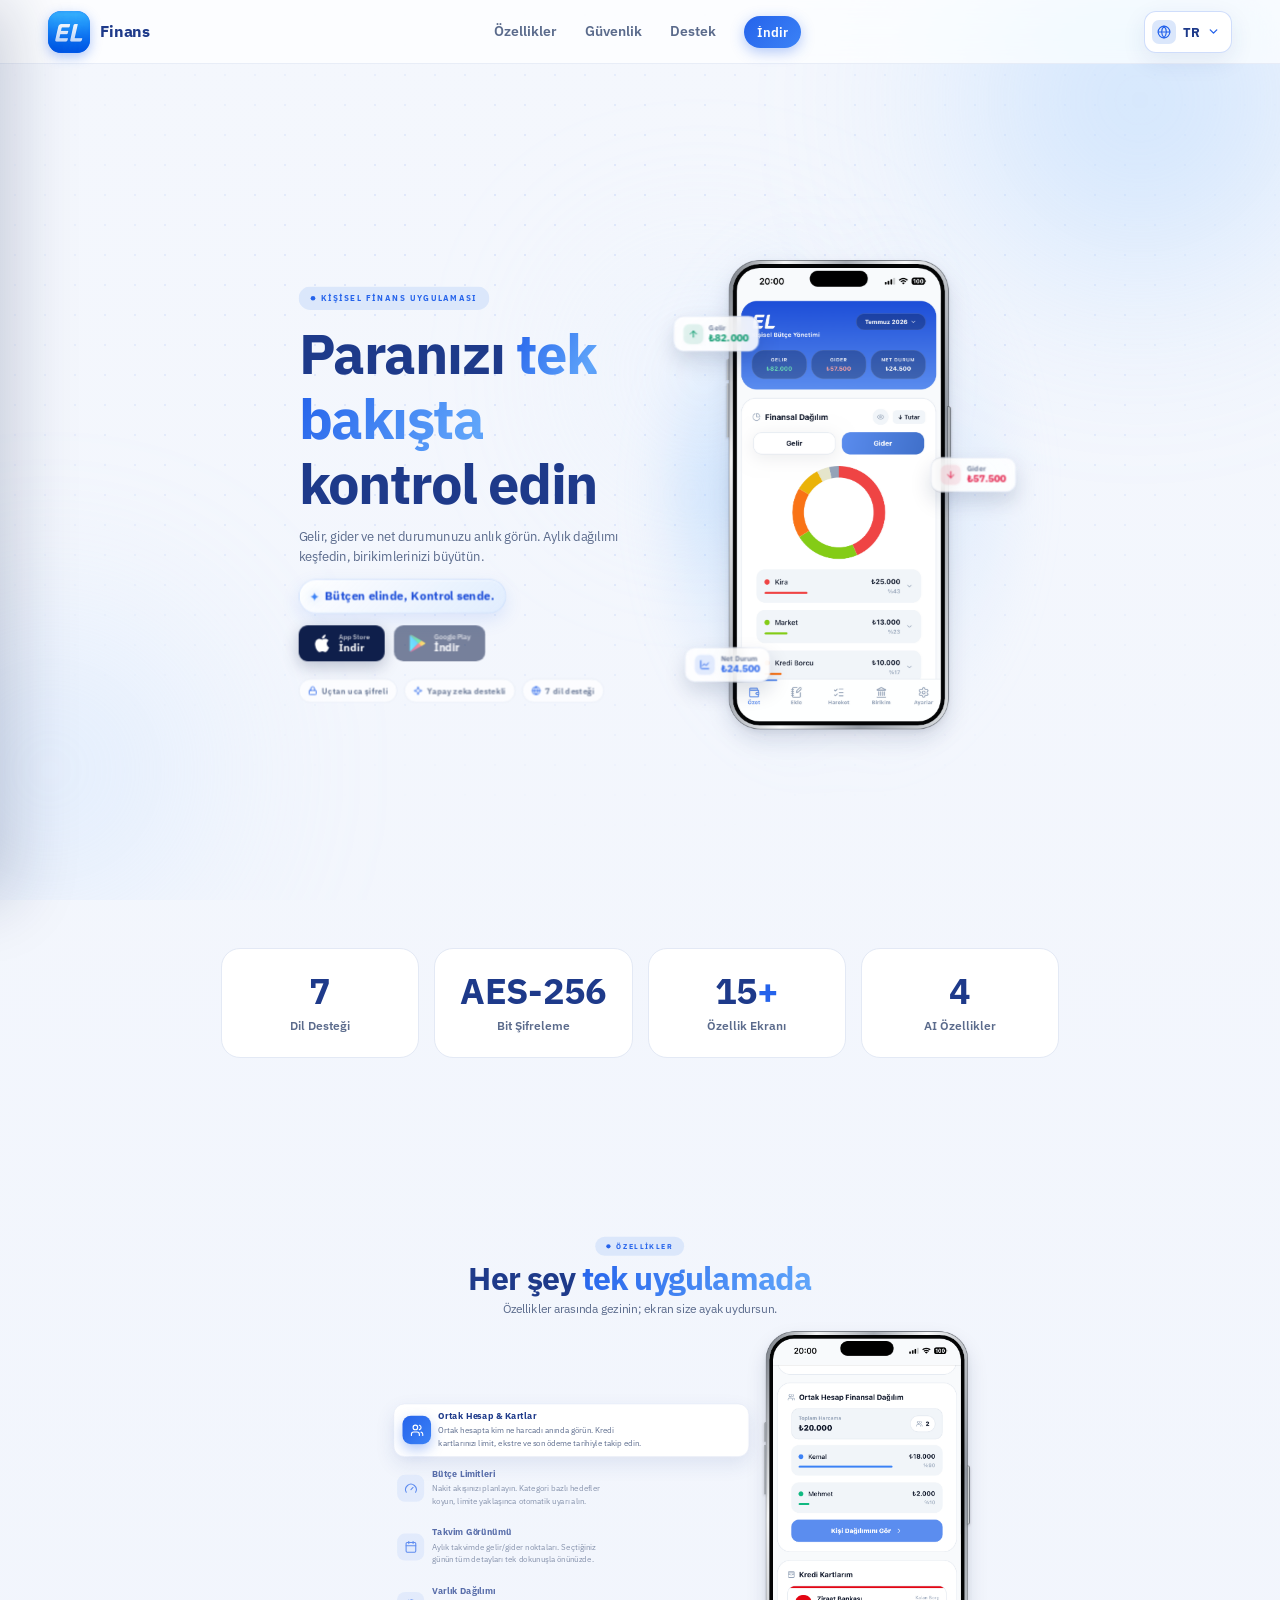
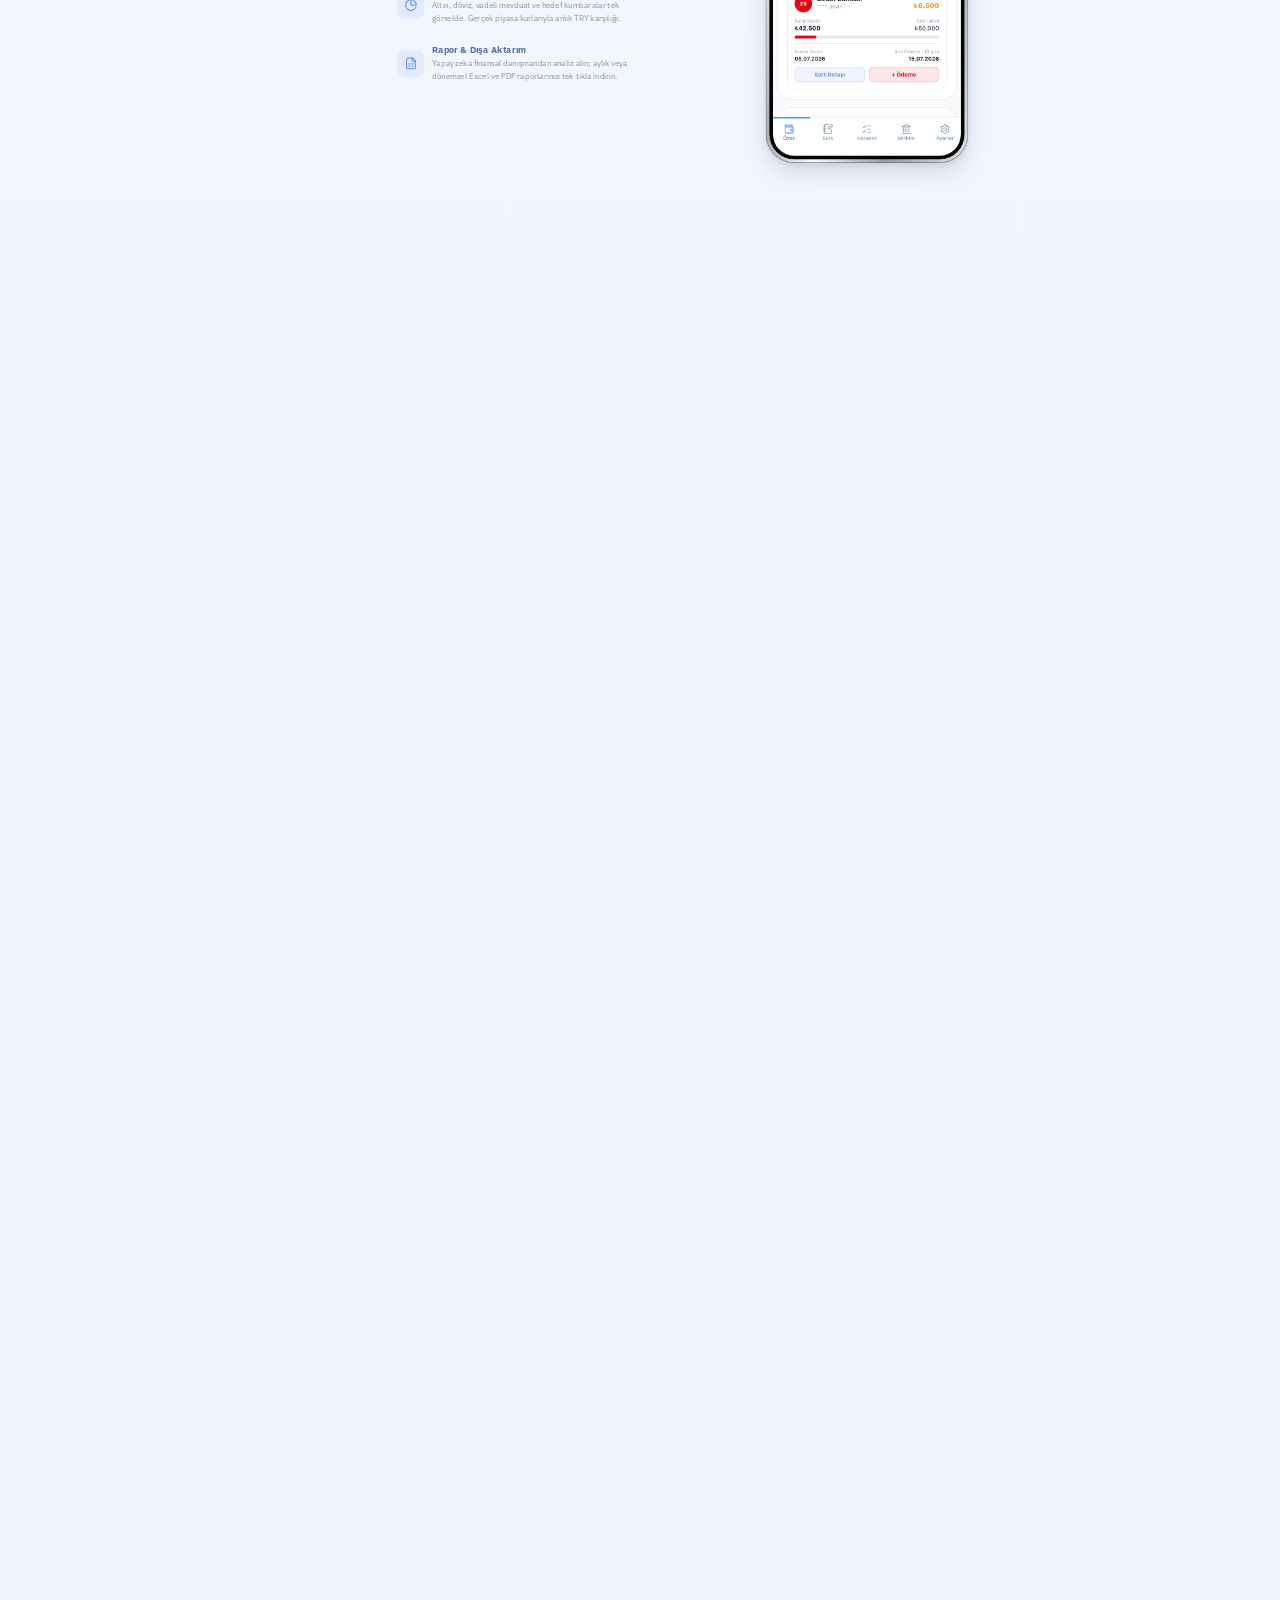
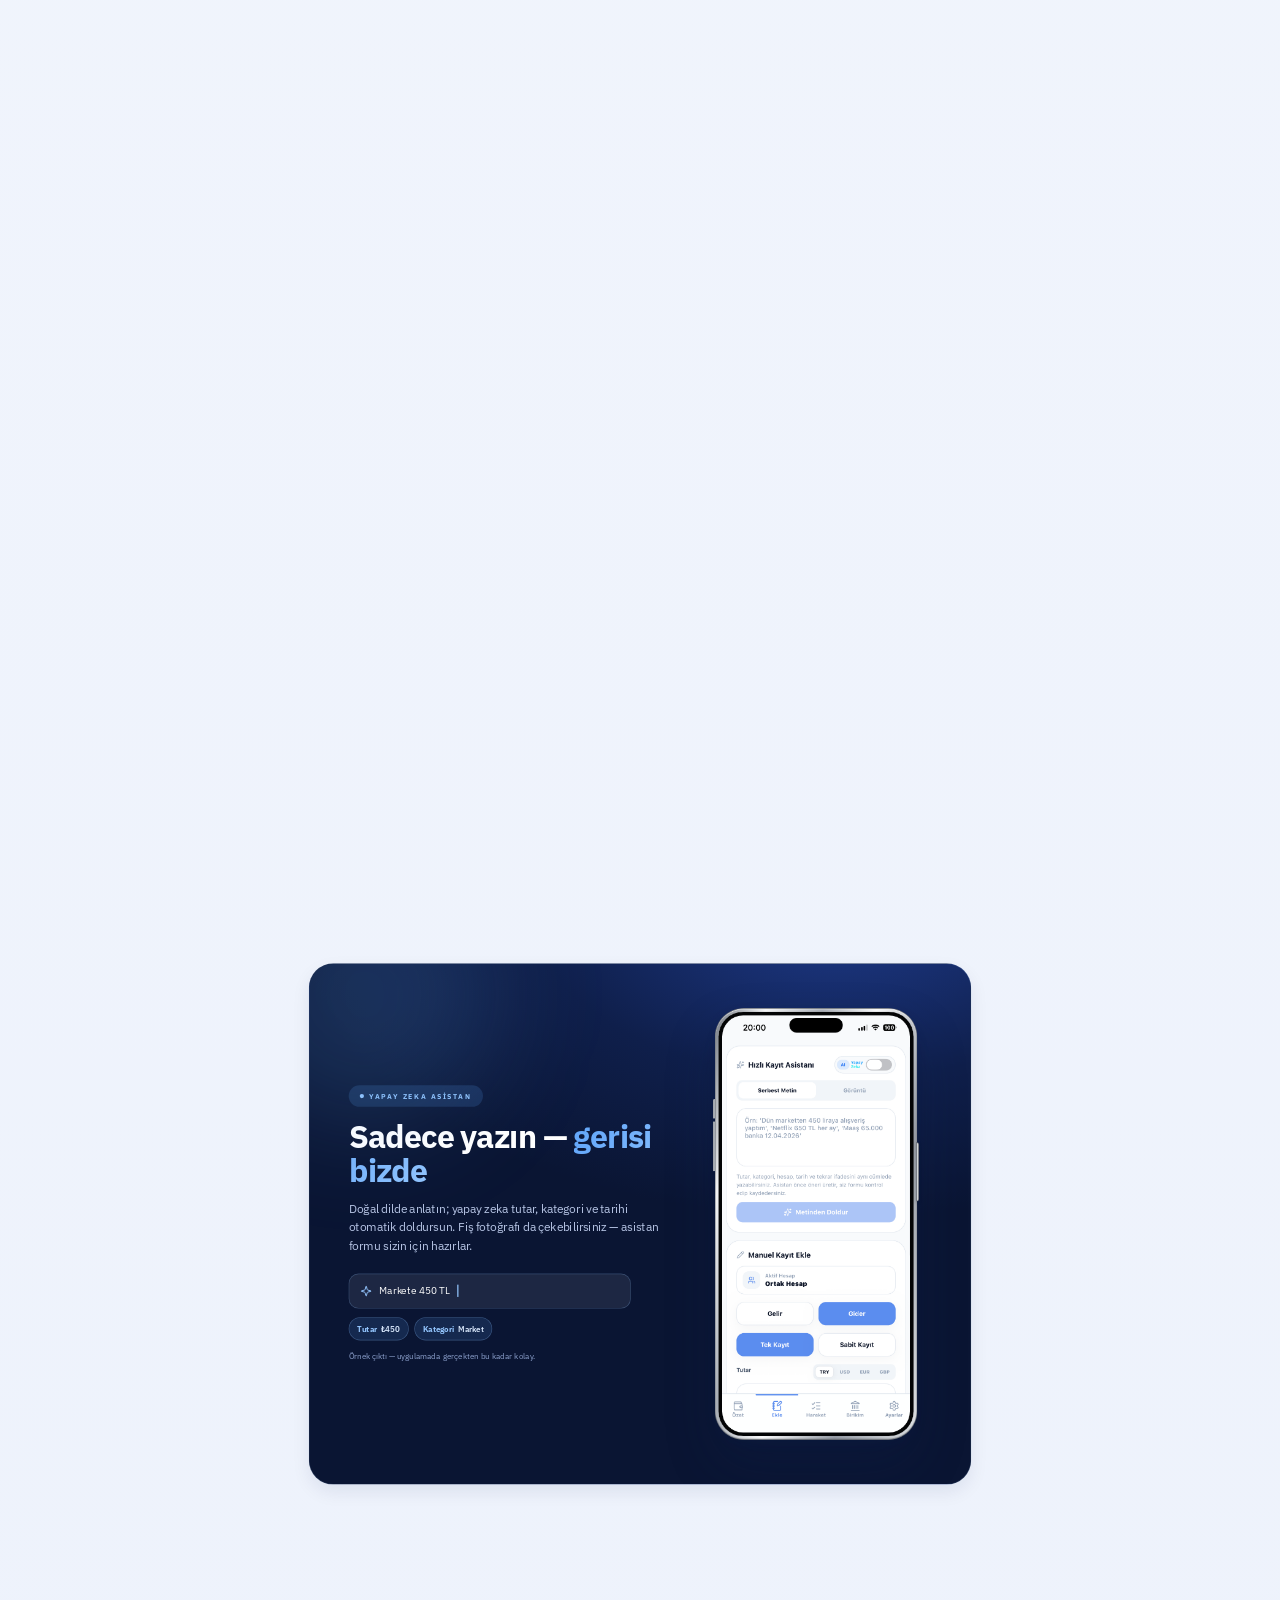
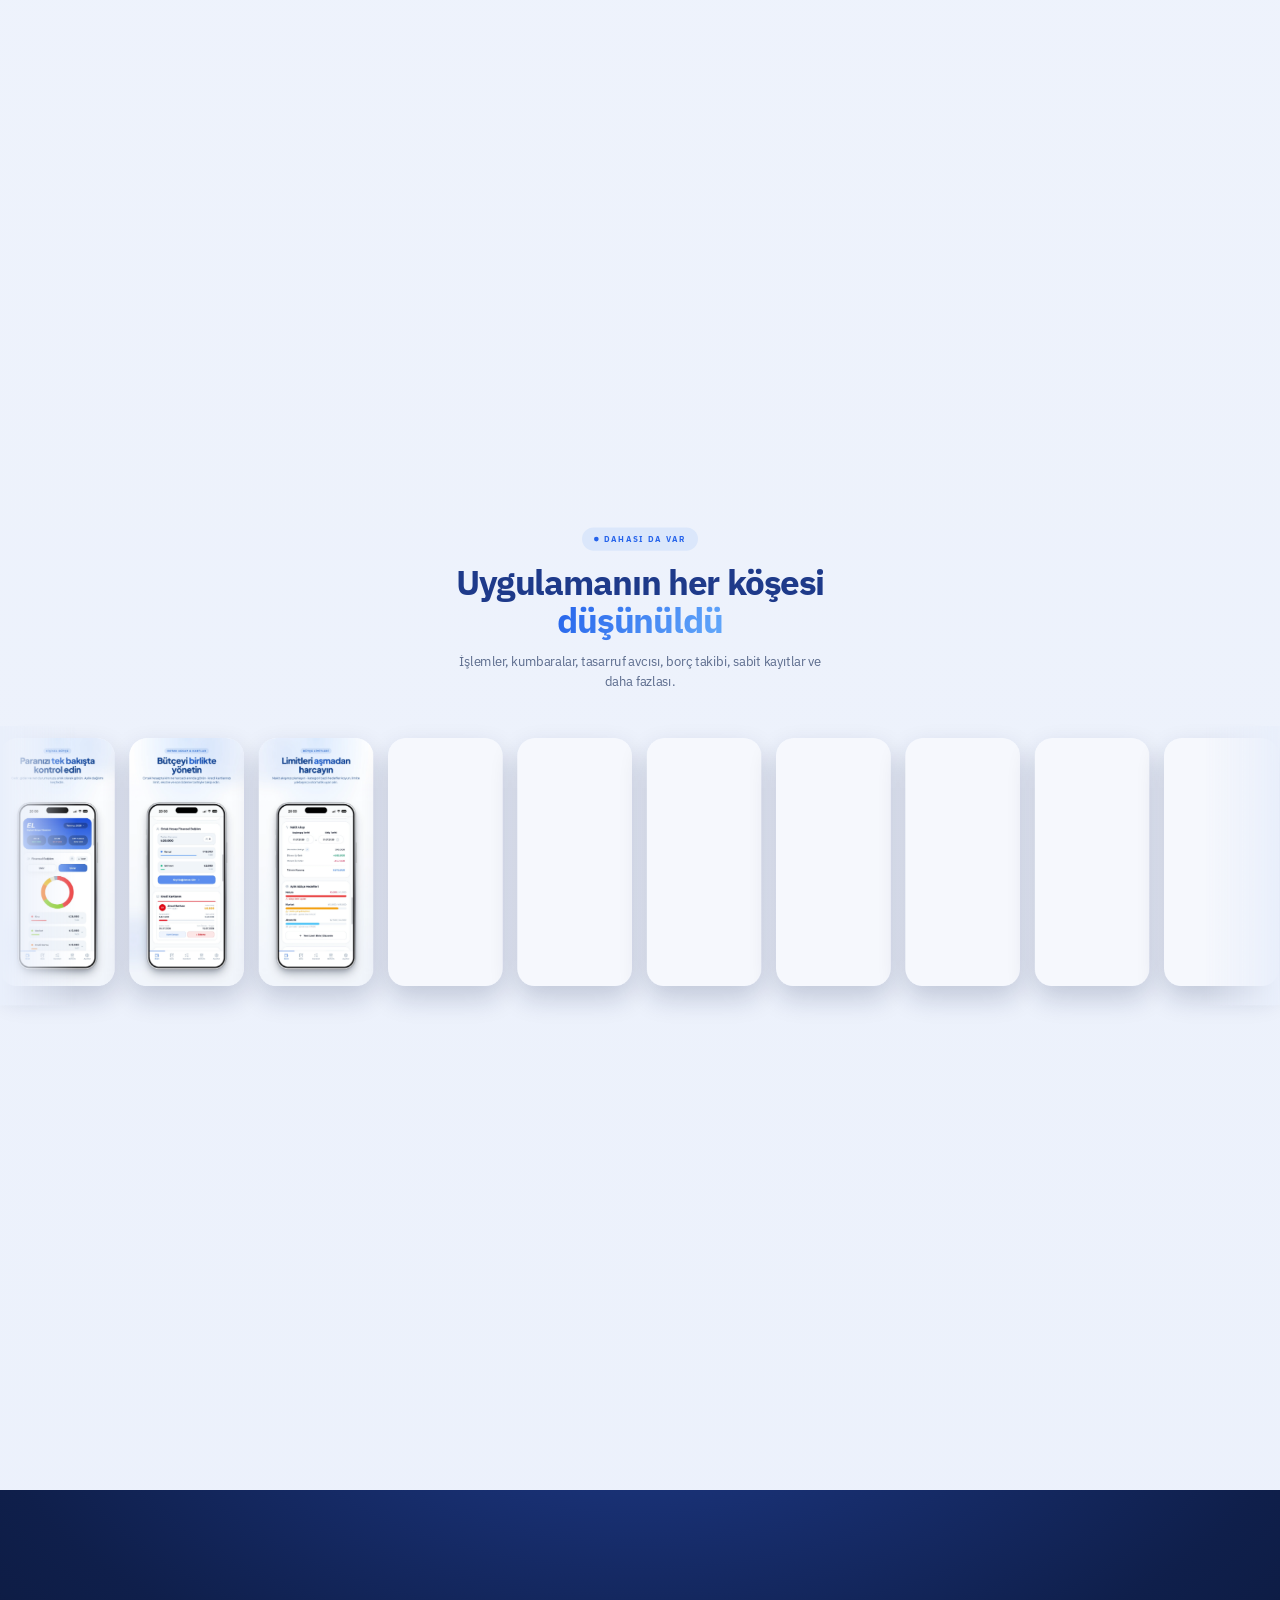
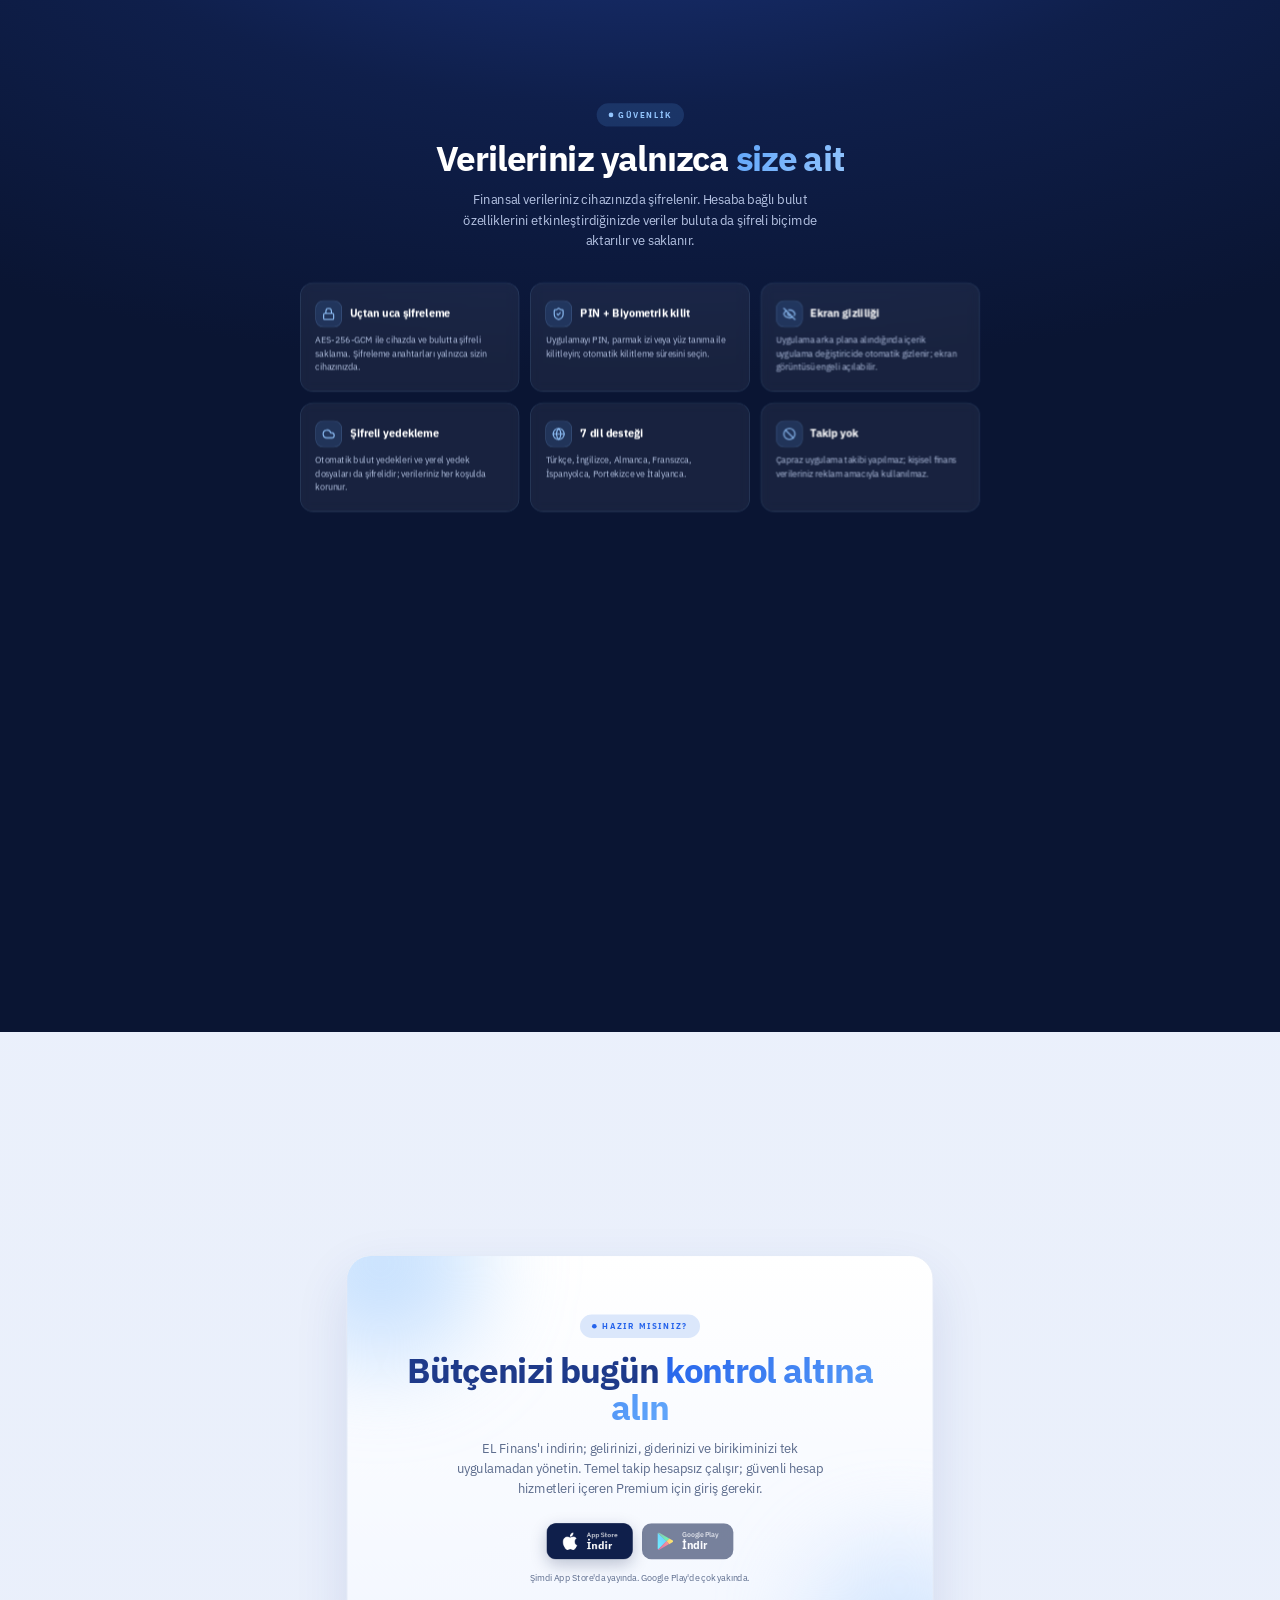
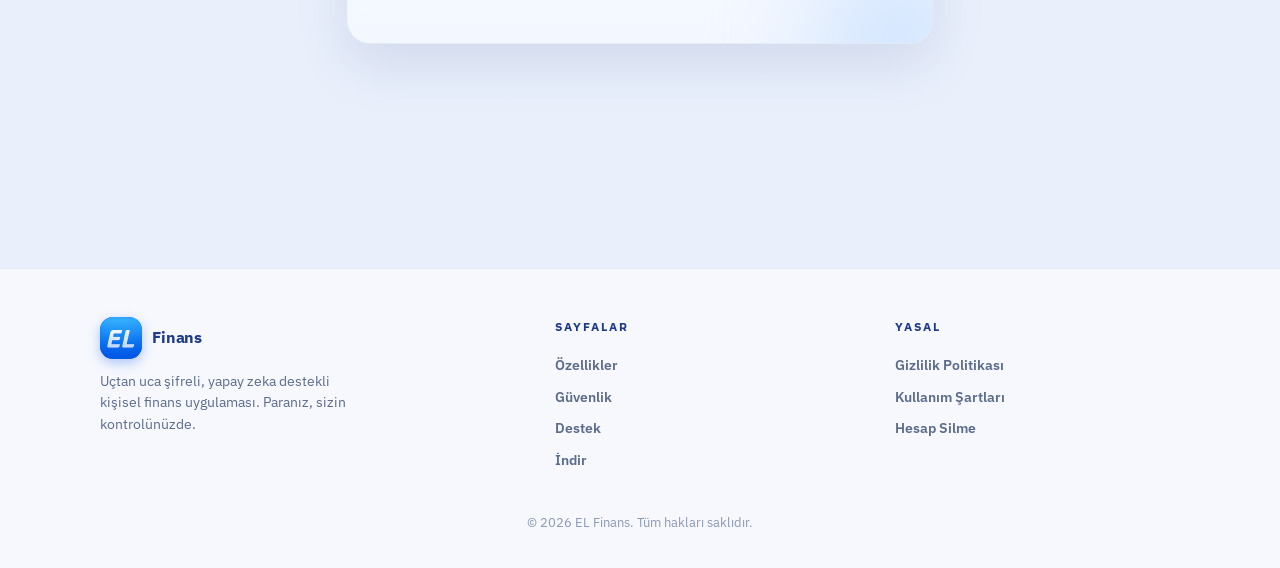
==== index.html @ 6c354d00 "Keep site animations enabled" ====
<!doctype html>
<html lang="tr" data-active-lang="tr">
<head>
  <meta charset="utf-8">
  <meta name="viewport" content="width=device-width, initial-scale=1">
  <title>EL Finans</title>
  <meta name="description" content="EL Finans: gelir-gider takibi, ortak hesap, kredi kartı yönetimi, yapay zeka destekli kayıt, bütçe limitleri ve uçtan uca şifreli kişisel finans uygulaması.">
  <meta property="og:title" content="EL Finans — Paranızı tek bakışta kontrol edin">
  <meta property="og:description" content="Gelir, gider, birikim ve kredi kartlarınız tek uygulamada. Uçtan uca şifreli, yapay zeka destekli.">
  <meta property="og:type" content="website">
  <link rel="icon" type="image/png" href="images/favicon-192.png">
  <link rel="apple-touch-icon" href="images/favicon-192.png">
  <link rel="preconnect" href="https://fonts.googleapis.com">
  <link rel="preconnect" href="https://fonts.gstatic.com" crossorigin>
  <link href="https://fonts.googleapis.com/css2?family=IBM+Plex+Sans:wght@400;500;600;700&display=swap" rel="stylesheet">
  <link rel="stylesheet" href="style.css?v=20260720-9">
</head>
<body>

<nav class="nav">
  <button type="button" class="nav-burger" aria-label="Menüyü aç" aria-expanded="false">
    <svg viewBox="0 0 24 24" fill="none" stroke="currentColor" stroke-width="2.2" stroke-linecap="round" aria-hidden="true"><path d="M4 6h16"/><path d="M4 12h16"/><path d="M4 18h16"/></svg>
  </button>
  <a class="brand" href="/" aria-label="EL Finans"><span class="brand-mark"><img src="images/logo-nav.png" alt="" width="42" height="42"></span><span class="brand-name">Finans</span></a>
  <div class="nav-links">
    <a href="#features" data-en="Features">Özellikler</a>
    <a href="#security" data-en="Security">Güvenlik</a>
    <a href="/support" data-en="Support">Destek</a>
    <a class="nav-cta" href="#download" data-en="Download">İndir</a>
  </div>
  <div class="lang-switch" aria-label="Dil / Language">
    <button type="button" class="lang-toggle" aria-haspopup="listbox" aria-expanded="false">
      <svg viewBox="0 0 24 24" fill="none" stroke="currentColor" stroke-width="2" stroke-linecap="round" stroke-linejoin="round" aria-hidden="true"><circle cx="12" cy="12" r="10"/><path d="M2 12h20"/><path d="M12 2a15.3 15.3 0 0 1 4 10 15.3 15.3 0 0 1-4 10 15.3 15.3 0 0 1-4-10 15.3 15.3 0 0 1 4-10z"/></svg>
      <span class="lang-current">TR</span>
      <svg class="chev" viewBox="0 0 24 24" fill="none" stroke="currentColor" stroke-width="2.5" stroke-linecap="round" stroke-linejoin="round" aria-hidden="true"><path d="m6 9 6 6 6-6"/></svg>
    </button>
    <div class="lang-menu">
      <button type="button" data-set-lang="tr" aria-pressed="true">Türkçe</button>
      <button type="button" data-set-lang="en" aria-pressed="false">English</button>
    </div>
  </div>
</nav>

<!-- ═══ HERO ═══ -->
<header class="hero" id="top">
  <div class="hero-bg" aria-hidden="true">
    <div class="hero-dots"></div>
    <span class="orb orb-1"></span>
    <span class="orb orb-2"></span>
    <span class="orb orb-3"></span>
  </div>
  <div class="hero-inner viewport-layout">
    <div class="hero-copy">
      <span class="badge" data-en="Personal Finance App">Kişisel Finans Uygulaması</span>
      <h1 id="hero-title" data-en='Control your money <span class="accent">at a glance</span>'>Paranızı <span class="accent">tek bakışta</span> kontrol edin</h1>
      <p class="lede" data-en="See your income, expenses and net position instantly. Explore the monthly breakdown and grow your savings.">Gelir, gider ve net durumunuzu anlık görün. Aylık dağılımı keşfedin, birikimlerinizi büyütün.</p>
      <p class="hero-slogan" data-en="Your budget in hand. You are in control.">Bütçen elinde, Kontrol sende.</p>
      <div class="store-buttons">
        <a class="store-btn" href="https://apps.apple.com/tr/app/el-finans/id6766858834?l=tr" target="_blank" rel="noopener noreferrer" aria-label="App Store'dan indirin">
          <svg viewBox="0 0 24 24" fill="currentColor" aria-hidden="true"><path d="M12.152 6.896c-.948 0-2.415-1.078-3.96-1.04-2.04.027-3.91 1.183-4.961 3.014-2.117 3.675-.546 9.103 1.519 12.09 1.013 1.454 2.208 3.09 3.792 3.03 1.52-.065 2.09-.987 3.935-.987 1.831 0 2.35.987 3.96.948 1.637-.026 2.676-1.48 3.676-2.948 1.156-1.688 1.636-3.325 1.662-3.415-.039-.013-3.182-1.221-3.22-4.857-.026-3.04 2.48-4.494 2.597-4.559-1.429-2.09-3.623-2.324-4.39-2.376-2-.156-3.675 1.09-4.61 1.09zM15.53 3.83c.843-1.012 1.4-2.427 1.245-3.83-1.207.052-2.662.805-3.532 1.818-.78.896-1.454 2.338-1.273 3.714 1.338.104 2.715-.688 3.559-1.701"/></svg>
          <span class="t"><small>App Store</small><b data-en="Download">İndir</b></span>
        </a>
        <span class="store-btn store-btn-disabled" aria-label="Google Play kapalı testte" aria-disabled="true">
          <svg viewBox="0 0 23.5 26" aria-hidden="true">
            <defs>
              <linearGradient id="gp1a" x1=".91" y1=".05" x2=".16" y2=".92"><stop offset="0" stop-color="#00A0FF"/><stop offset="1" stop-color="#00E3FF"/></linearGradient>
              <linearGradient id="gp1b" x1="1" y1=".5" x2="0" y2=".5"><stop offset="0" stop-color="#FFE000"/><stop offset="1" stop-color="#FF9C00"/></linearGradient>
              <linearGradient id="gp1c" x1=".86" y1=".12" x2=".14" y2=".88"><stop offset="0" stop-color="#FF3A44"/><stop offset="1" stop-color="#C31162"/></linearGradient>
              <linearGradient id="gp1d" x1=".14" y1=".1" x2=".86" y2=".86"><stop offset="0" stop-color="#32A071"/><stop offset="1" stop-color="#00F076"/></linearGradient>
            </defs>
            <path fill="url(#gp1a)" d="M.7.5C.4.8.3 1.3.3 1.9v22.1c0 .6.2 1.1.5 1.4l.1.1 12.4-12.4v-.3L.7.5z"/>
            <path fill="url(#gp1b)" d="M17.4 17.3l-4.1-4.1v-.3l4.1-4.1.1.1 4.9 2.8c1.4.8 1.4 2.1 0 2.9l-4.9 2.8-.1-.1z"/>
            <path fill="url(#gp1c)" d="M17.5 17.2L13.3 13 .7 25.6c.5.5 1.2.5 2.1.1l14.7-8.5z"/>
            <path fill="url(#gp1d)" d="M17.5 8.8L2.8.4C1.9-.1 1.2 0 .7.5L13.3 13l4.2-4.2z"/>
          </svg>
          <span class="t"><small>Google Play</small><b data-en="Download">İndir</b></span>
        </span>
      </div>
      <ul class="trust-chips">
        <li><svg viewBox="0 0 24 24" fill="none" stroke="currentColor" stroke-width="2" stroke-linecap="round" stroke-linejoin="round" aria-hidden="true"><rect width="18" height="11" x="3" y="11" rx="2" ry="2"/><path d="M7 11V7a5 5 0 0 1 10 0v4"/></svg><span data-en="End-to-end encrypted">Uçtan uca şifreli</span></li>
        <li><svg viewBox="0 0 24 24" fill="none" stroke="currentColor" stroke-width="2" stroke-linecap="round" stroke-linejoin="round" aria-hidden="true"><path d="M9.937 15.5A2 2 0 0 0 8.5 14.063l-6.135-1.582a.5.5 0 0 1 0-.962L8.5 9.936A2 2 0 0 0 9.937 8.5l1.582-6.135a.5.5 0 0 1 .963 0L14.063 8.5A2 2 0 0 0 15.5 9.937l6.135 1.581a.5.5 0 0 1 0 .964L15.5 14.063a2 2 0 0 0-1.437 1.437l-1.582 6.135a.5.5 0 0 1-.963 0z"/></svg><span data-en="AI-powered">Yapay zeka destekli</span></li>
        <li><svg viewBox="0 0 24 24" fill="none" stroke="currentColor" stroke-width="2" stroke-linecap="round" stroke-linejoin="round" aria-hidden="true"><circle cx="12" cy="12" r="10"/><path d="M2 12h20"/><path d="M12 2a15.3 15.3 0 0 1 4 10 15.3 15.3 0 0 1-4 10 15.3 15.3 0 0 1-4-10 15.3 15.3 0 0 1 4-10z"/></svg><span data-en="7 languages">7 dil desteği</span></li>
      </ul>
    </div>
    <div class="hero-visual">
      <div class="phone">
        <div class="screen">
          <span class="island" aria-hidden="true"></span>
          <img src="images/screens/feature-sections/özet.webp" alt="EL Finans özet ekranı — gelir, gider, net durum ve finansal dağılım grafiği" width="1206" height="2622" fetchpriority="high">
        </div>
      </div>
      <div class="float-chip chip-income" aria-hidden="true">
        <span class="fc-ic"><svg viewBox="0 0 24 24" fill="none" stroke="currentColor" stroke-width="2.2" stroke-linecap="round" stroke-linejoin="round"><path d="M12 19V5"/><path d="m5 12 7-7 7 7"/></svg></span>
        <span><small data-en="Income">Gelir</small><b>₺82.000</b></span>
      </div>
      <div class="float-chip chip-expense" aria-hidden="true">
        <span class="fc-ic"><svg viewBox="0 0 24 24" fill="none" stroke="currentColor" stroke-width="2.2" stroke-linecap="round" stroke-linejoin="round"><path d="M12 5v14"/><path d="m19 12-7 7-7-7"/></svg></span>
        <span><small data-en="Expenses">Gider</small><b>₺57.500</b></span>
      </div>
      <div class="float-chip chip-net" aria-hidden="true">
        <span class="fc-ic"><svg viewBox="0 0 24 24" fill="none" stroke="currentColor" stroke-width="2.2" stroke-linecap="round" stroke-linejoin="round"><path d="M3 3v16a2 2 0 0 0 2 2h16"/><path d="m7 14 4-4 4 4 5-6"/></svg></span>
        <span><small data-en="Net Position">Net Durum</small><b>₺24.500</b></span>
      </div>
    </div>
  </div>
</header>

<!-- ═══ İSTATİSTİKLER ═══ -->
<section class="stats stagger">
  <div class="stat"><b><span data-count="7">0</span></b><span data-en="Language Support">Dil Desteği</span></div>
  <div class="stat"><b>AES-<span data-count="256">0</span></b><span data-en="Bit Encryption">Bit Şifreleme</span></div>
  <div class="stat"><b><span data-count="15">0</span><span class="unit">+</span></b><span data-en="Feature Screens">Özellik Ekranı</span></div>
  <div class="stat"><b><span data-count="4">0</span></b><span data-en="AI Features">AI Özellikler</span></div>
</section>

<!-- ═══ ÖZELLİKLER: YAPIŞKAN VİTRİN ═══ -->
<section class="showcase" id="features">
  <div class="showcase-stage">
  <div class="showcase-layout viewport-layout">
  <div class="section-head">
    <span class="badge reveal" data-en="Features">Özellikler</span>
    <h2 class="reveal" data-en='Everything in <span class="accent">one app</span>'>Her şey <span class="accent">tek uygulamada</span></h2>
    <p class="lede reveal" data-en="Scroll through the features; the screen keeps up with you.">Özellikler arasında gezinin; ekran size ayak uydursun.</p>
  </div>
  <div class="showcase-wrap">
    <div class="steps">
      <div class="step active" data-shot="0">
        <span class="step-ic"><svg viewBox="0 0 24 24" fill="none" stroke="currentColor" stroke-width="2" stroke-linecap="round" stroke-linejoin="round" aria-hidden="true"><path d="M16 21v-2a4 4 0 0 0-4-4H6a4 4 0 0 0-4 4v2"/><circle cx="9" cy="7" r="4"/><path d="M22 21v-2a4 4 0 0 0-3-3.87"/><path d="M16 3.13a4 4 0 0 1 0 7.75"/></svg></span>
        <div>
          <h3 data-en="Shared Account &amp; Cards">Ortak Hesap &amp; Kartlar</h3>
          <p data-en="See instantly who spent what in the shared account. Track your credit cards with limits, statements and due dates.">Ortak hesapta kim ne harcadı anında görün. Kredi kartlarınızı limit, ekstre ve son ödeme tarihiyle takip edin.</p>
          <div class="phone step-phone"><div class="screen"><span class="island" aria-hidden="true"></span><img src="images/screens/feature-sections/ortak-hesap.webp" alt="Ortak hesap dağılımı ve kredi kartı takibi ekranı" width="1206" height="2622" loading="lazy" decoding="async"></div></div>
        </div>
      </div>
      <div class="step" data-shot="1">
        <span class="step-ic"><svg viewBox="0 0 24 24" fill="none" stroke="currentColor" stroke-width="2" stroke-linecap="round" stroke-linejoin="round" aria-hidden="true"><path d="m12 14 4-4"/><path d="M3.34 19a10 10 0 1 1 17.32 0"/></svg></span>
        <div>
          <h3 data-en="Budget Limits">Bütçe Limitleri</h3>
          <p data-en="Plan your cash flow. Set category-based targets and get automatic alerts as you approach a limit.">Nakit akışınızı planlayın. Kategori bazlı hedefler koyun, limite yaklaşınca otomatik uyarı alın.</p>
          <div class="phone step-phone"><div class="screen"><span class="island" aria-hidden="true"></span><img src="images/screens/feature-sections/butce-hedefleri.webp" alt="Nakit akışı ve aylık bütçe hedefleri ekranı" width="1206" height="2622" loading="lazy" decoding="async"></div></div>
        </div>
      </div>
      <div class="step" data-shot="2">
        <span class="step-ic"><svg viewBox="0 0 24 24" fill="none" stroke="currentColor" stroke-width="2" stroke-linecap="round" stroke-linejoin="round" aria-hidden="true"><path d="M8 2v4"/><path d="M16 2v4"/><rect width="18" height="18" x="3" y="4" rx="2"/><path d="M3 10h18"/></svg></span>
        <div>
          <h3 data-en="Calendar View">Takvim Görünümü</h3>
          <p data-en="Income and expense dots on a monthly calendar. Every detail of the selected day, one tap away.">Aylık takvimde gelir/gider noktaları. Seçtiğiniz günün tüm detayları tek dokunuşla önünüzde.</p>
          <div class="phone step-phone"><div class="screen"><span class="island" aria-hidden="true"></span><img src="images/screens/feature-sections/takvim.webp" alt="Takvim görünümü — günlük gelir ve gider detayları" width="1206" height="2622" loading="lazy" decoding="async"></div></div>
        </div>
      </div>
      <div class="step" data-shot="3">
        <span class="step-ic"><svg viewBox="0 0 24 24" fill="none" stroke="currentColor" stroke-width="2" stroke-linecap="round" stroke-linejoin="round" aria-hidden="true"><path d="M21.21 15.89A10 10 0 1 1 8 2.83"/><path d="M22 12A10 10 0 0 0 12 2v10z"/></svg></span>
        <div>
          <h3 data-en="Asset Allocation">Varlık Dağılımı</h3>
          <p data-en="Gold, foreign currency, time deposits and goal piggy banks in a single view. Live TRY value with real market rates.">Altın, döviz, vadeli mevduat ve hedef kumbaralar tek görselde. Gerçek piyasa kurlarıyla anlık TRY karşılığı.</p>
          <div class="phone step-phone"><div class="screen"><span class="island" aria-hidden="true"></span><img src="images/screens/feature-sections/varlik-dagilimi.webp" alt="Varlık dağılımı — altın, döviz ve birikimlerin grafiği" width="1206" height="2622" loading="lazy" decoding="async"></div></div>
        </div>
      </div>
      <div class="step" data-shot="4">
        <span class="step-ic"><svg viewBox="0 0 24 24" fill="none" stroke="currentColor" stroke-width="2" stroke-linecap="round" stroke-linejoin="round" aria-hidden="true"><path d="M15 2H6a2 2 0 0 0-2 2v16a2 2 0 0 0 2 2h12a2 2 0 0 0 2-2V7Z"/><path d="M14 2v4a2 2 0 0 0 2 2h4"/><path d="M8 13h2"/><path d="M8 17h2"/><path d="M14 13h2"/><path d="M14 17h2"/></svg></span>
        <div>
          <h3 data-en="Reports &amp; Export">Rapor &amp; Dışa Aktarım</h3>
          <p data-en="Get analysis from the AI financial advisor; download your monthly or periodic Excel and PDF reports in one click.">Yapay zeka finansal danışmandan analiz alın; aylık veya dönemsel Excel ve PDF raporlarınızı tek tıkla indirin.</p>
          <div class="phone step-phone"><div class="screen"><span class="island" aria-hidden="true"></span><img src="images/screens/feature-sections/rapor-al.webp" alt="Finansal danışman ve Excel/PDF rapor alma ekranı" width="1206" height="2622" loading="lazy" decoding="async"></div></div>
        </div>
      </div>
    </div>
    <div class="showcase-sticky">
      <div class="phone">
        <div class="screen">
          <span class="island" aria-hidden="true"></span>
          <img class="active" src="images/screens/feature-sections/ortak-hesap.webp" alt="Ortak hesap dağılımı ve kredi kartı takibi ekranı" width="1206" height="2622" loading="lazy" decoding="async">
          <img src="images/screens/feature-sections/butce-hedefleri.webp" alt="Nakit akışı ve aylık bütçe hedefleri ekranı" width="1206" height="2622" loading="lazy" decoding="async">
          <img src="images/screens/feature-sections/takvim.webp" alt="Takvim görünümü — günlük gelir ve gider detayları" width="1206" height="2622" loading="lazy" decoding="async">
          <img src="images/screens/feature-sections/varlik-dagilimi.webp" alt="Varlık dağılımı — altın, döviz ve birikimlerin grafiği" width="1206" height="2622" loading="lazy" decoding="async">
          <img src="images/screens/feature-sections/rapor-al.webp" alt="Finansal danışman ve Excel/PDF rapor alma ekranı" width="1206" height="2622" loading="lazy" decoding="async">
        </div>
      </div>
    </div>
  </div>
  </div>
  </div>
</section>

<!-- ═══ YAPAY ZEKA DEMOSU ═══ -->
<section class="ai-section immersive-section" id="yapay-zeka">
  <div class="immersive-stage">
  <div class="ai-panel viewport-layout">
    <div>
      <span class="badge" data-en="AI Assistant">Yapay Zeka Asistan</span>
      <h2 data-en='Just describe it — <span class="accent" style="background:linear-gradient(120deg,#60a5fa,#93c5fd);-webkit-background-clip:text;background-clip:text">we handle the rest</span>'>Sadece yazın — <span class="accent" style="background:linear-gradient(120deg,#60a5fa,#93c5fd);-webkit-background-clip:text;background-clip:text">gerisi bizde</span></h2>
      <p class="lede" data-en="Describe it in natural language; AI fills in the amount, category and date automatically. You can also snap a receipt photo — the assistant prepares the form for you.">Doğal dilde anlatın; yapay zeka tutar, kategori ve tarihi otomatik doldursun. Fiş fotoğrafı da çekebilirsiniz — asistan formu sizin için hazırlar.</p>
      <div class="ai-demo" aria-hidden="true">
        <div class="ai-input">
          <svg viewBox="0 0 24 24" fill="none" stroke="currentColor" stroke-width="2" stroke-linecap="round" stroke-linejoin="round"><path d="M9.937 15.5A2 2 0 0 0 8.5 14.063l-6.135-1.582a.5.5 0 0 1 0-.962L8.5 9.936A2 2 0 0 0 9.937 8.5l1.582-6.135a.5.5 0 0 1 .963 0L14.063 8.5A2 2 0 0 0 15.5 9.937l6.135 1.581a.5.5 0 0 1 0 .964L15.5 14.063a2 2 0 0 0-1.437 1.437l-1.582 6.135a.5.5 0 0 1-.963 0z"/></svg>
          <span class="ai-typed" id="ai-typed"></span>
          <span class="ai-caret"></span>
        </div>
        <div class="ai-result" id="ai-result">
          <span class="ai-tag"><small data-en="Amount">Tutar</small><span class="v"></span></span>
          <span class="ai-tag"><small data-en="Category">Kategori</small><span class="v"></span></span>
          <span class="ai-tag"><small data-en="Date">Tarih</small><span class="v"></span></span>
        </div>
      </div>
      <p class="ai-note" data-en="Sample output — that's really all it takes in the app.">Örnek çıktı — uygulamada gerçekten bu kadar kolay.</p>
    </div>
    <div class="ai-visual">
      <div class="phone">
        <div class="screen">
          <span class="island" aria-hidden="true"></span>
          <img src="images/screens/feature-sections/hizli-kayit-asistani.webp" alt="Yapay zeka destekli hızlı kayıt asistanı ekranı" width="1206" height="2622" loading="lazy" decoding="async">
        </div>
      </div>
    </div>
  </div>
  </div>
</section>

<!-- ═══ UYGULAMADAN KARELER ═══ -->
<section class="gallery immersive-section">
  <div class="immersive-stage">
  <div class="gallery-layout viewport-layout">
  <div class="section-head">
    <span class="badge reveal" data-en="More Inside">Dahası da Var</span>
    <h2 class="reveal" data-en='Every corner of the app, <span class="accent">thought through</span>'>Uygulamanın her köşesi <span class="accent">düşünüldü</span></h2>
    <p class="lede reveal" data-en="Transactions, piggy banks, savings hunter, debt tracking, recurring records and more.">İşlemler, kumbaralar, tasarruf avcısı, borç takibi, sabit kayıtlar ve daha fazlası.</p>
  </div>
  <div class="marquee">
    <div class="marquee-track">
      <button class="shot" type="button" data-full="images/screens/gallery/01-ozet.webp" aria-label="Özet ekranını büyüt"><img src="images/screens/gallery-previews/01-ozet.webp" alt="Özet ekranı" width="720" height="1558" loading="eager" decoding="async"></button>
      <button class="shot" type="button" data-full="images/screens/gallery/02-ortak-hesap.webp" aria-label="Ortak hesap ekranını büyüt"><img src="images/screens/gallery-previews/02-ortak-hesap.webp" alt="Ortak hesap ekranı" width="720" height="1558" loading="eager" decoding="async"></button>
      <button class="shot" type="button" data-full="images/screens/gallery/03-butce-hedefleri.webp" aria-label="Bütçe hedefleri ekranını büyüt"><img src="images/screens/gallery-previews/03-butce-hedefleri.webp" alt="Bütçe hedefleri ekranı" width="720" height="1558" loading="eager" decoding="async"></button>
      <button class="shot" type="button" data-full="images/screens/gallery/04-rapor-al.webp" aria-label="Rapor alma ekranını büyüt"><img src="images/screens/gallery-previews/04-rapor-al.webp" alt="Rapor alma ekranı" width="720" height="1558" loading="eager" decoding="async"></button>
      <button class="shot" type="button" data-full="images/screens/gallery/05-hizli-kayit-asistani.webp" aria-label="Hızlı kayıt asistanı ekranını büyüt"><img src="images/screens/gallery-previews/05-hizli-kayit-asistani.webp" alt="Hızlı kayıt asistanı ekranı" width="720" height="1558" loading="eager" decoding="async"></button>
      <button class="shot" type="button" data-full="images/screens/gallery/06-manuel-kayit.webp" aria-label="Manuel kayıt ekranını büyüt"><img src="images/screens/gallery-previews/06-manuel-kayit.webp" alt="Manuel kayıt ekranı" width="720" height="1558" loading="eager" decoding="async"></button>
      <button class="shot" type="button" data-full="images/screens/gallery/07-tasarruf-avcisi.webp" aria-label="Tasarruf avcısı ekranını büyüt"><img src="images/screens/gallery-previews/07-tasarruf-avcisi.webp" alt="Tasarruf avcısı ekranı" width="720" height="1558" loading="eager" decoding="async"></button>
      <button class="shot" type="button" data-full="images/screens/gallery/08-islemler.webp" aria-label="İşlem listesi ekranını büyüt"><img src="images/screens/gallery-previews/08-islemler.webp" alt="İşlem listesi ekranı" width="720" height="1558" loading="eager" decoding="async"></button>
      <button class="shot" type="button" data-full="images/screens/gallery/09-sabit-kayitlar.webp" aria-label="Sabit kayıtlar ekranını büyüt"><img src="images/screens/gallery-previews/09-sabit-kayitlar.webp" alt="Sabit kayıtlar ekranı" width="720" height="1558" loading="eager" decoding="async"></button>
      <button class="shot" type="button" data-full="images/screens/gallery/10-takvim.webp" aria-label="Takvim ekranını büyüt"><img src="images/screens/gallery-previews/10-takvim.webp" alt="Takvim ekranı" width="720" height="1558" loading="eager" decoding="async"></button>
      <button class="shot" type="button" data-full="images/screens/gallery/11-varlik-dagilimi.webp" aria-label="Varlık dağılımı ekranını büyüt"><img src="images/screens/gallery-previews/11-varlik-dagilimi.webp" alt="Varlık dağılımı ekranı" width="720" height="1558" loading="eager" decoding="async"></button>
      <button class="shot" type="button" data-full="images/screens/gallery/12-borc-alacak.webp" aria-label="Borç ve alacak takibi ekranını büyüt"><img src="images/screens/gallery-previews/12-borc-alacak.webp" alt="Borç ve alacak takibi ekranı" width="720" height="1558" loading="eager" decoding="async"></button>
      <button class="shot" type="button" data-full="images/screens/gallery/13-kumbaralar.webp" aria-label="Hedef kumbaralar ekranını büyüt"><img src="images/screens/gallery-previews/13-kumbaralar.webp" alt="Hedef kumbaralar ekranı" width="720" height="1558" loading="eager" decoding="async"></button>
      <button class="shot" type="button" data-full="images/screens/gallery/14-varliklarim.webp" aria-label="Varlıklarım ekranını büyüt"><img src="images/screens/gallery-previews/14-varliklarim.webp" alt="Varlıklarım ekranı" width="720" height="1558" loading="eager" decoding="async"></button>
      <button class="shot" type="button" data-full="images/screens/gallery/15-ayarlar.webp" aria-label="Ayarlar ekranını büyüt"><img src="images/screens/gallery-previews/15-ayarlar.webp" alt="Ayarlar ekranı" width="720" height="1558" loading="eager" decoding="async"></button>
    </div>
    <div class="marquee-track" aria-hidden="true">
      <button class="shot" type="button" data-full="images/screens/gallery/01-ozet.webp" tabindex="-1"><img src="images/screens/gallery-previews/01-ozet.webp" alt="" width="720" height="1558" loading="eager" decoding="async"></button>
      <button class="shot" type="button" data-full="images/screens/gallery/02-ortak-hesap.webp" tabindex="-1"><img src="images/screens/gallery-previews/02-ortak-hesap.webp" alt="" width="720" height="1558" loading="eager" decoding="async"></button>
      <button class="shot" type="button" data-full="images/screens/gallery/03-butce-hedefleri.webp" tabindex="-1"><img src="images/screens/gallery-previews/03-butce-hedefleri.webp" alt="" width="720" height="1558" loading="eager" decoding="async"></button>
      <button class="shot" type="button" data-full="images/screens/gallery/04-rapor-al.webp" tabindex="-1"><img src="images/screens/gallery-previews/04-rapor-al.webp" alt="" width="720" height="1558" loading="eager" decoding="async"></button>
      <button class="shot" type="button" data-full="images/screens/gallery/05-hizli-kayit-asistani.webp" tabindex="-1"><img src="images/screens/gallery-previews/05-hizli-kayit-asistani.webp" alt="" width="720" height="1558" loading="eager" decoding="async"></button>
      <button class="shot" type="button" data-full="images/screens/gallery/06-manuel-kayit.webp" tabindex="-1"><img src="images/screens/gallery-previews/06-manuel-kayit.webp" alt="" width="720" height="1558" loading="eager" decoding="async"></button>
      <button class="shot" type="button" data-full="images/screens/gallery/07-tasarruf-avcisi.webp" tabindex="-1"><img src="images/screens/gallery-previews/07-tasarruf-avcisi.webp" alt="" width="720" height="1558" loading="eager" decoding="async"></button>
      <button class="shot" type="button" data-full="images/screens/gallery/08-islemler.webp" tabindex="-1"><img src="images/screens/gallery-previews/08-islemler.webp" alt="" width="720" height="1558" loading="eager" decoding="async"></button>
      <button class="shot" type="button" data-full="images/screens/gallery/09-sabit-kayitlar.webp" tabindex="-1"><img src="images/screens/gallery-previews/09-sabit-kayitlar.webp" alt="" width="720" height="1558" loading="eager" decoding="async"></button>
      <button class="shot" type="button" data-full="images/screens/gallery/10-takvim.webp" tabindex="-1"><img src="images/screens/gallery-previews/10-takvim.webp" alt="" width="720" height="1558" loading="eager" decoding="async"></button>
      <button class="shot" type="button" data-full="images/screens/gallery/11-varlik-dagilimi.webp" tabindex="-1"><img src="images/screens/gallery-previews/11-varlik-dagilimi.webp" alt="" width="720" height="1558" loading="eager" decoding="async"></button>
      <button class="shot" type="button" data-full="images/screens/gallery/12-borc-alacak.webp" tabindex="-1"><img src="images/screens/gallery-previews/12-borc-alacak.webp" alt="" width="720" height="1558" loading="eager" decoding="async"></button>
      <button class="shot" type="button" data-full="images/screens/gallery/13-kumbaralar.webp" tabindex="-1"><img src="images/screens/gallery-previews/13-kumbaralar.webp" alt="" width="720" height="1558" loading="eager" decoding="async"></button>
      <button class="shot" type="button" data-full="images/screens/gallery/14-varliklarim.webp" tabindex="-1"><img src="images/screens/gallery-previews/14-varliklarim.webp" alt="" width="720" height="1558" loading="eager" decoding="async"></button>
      <button class="shot" type="button" data-full="images/screens/gallery/15-ayarlar.webp" tabindex="-1"><img src="images/screens/gallery-previews/15-ayarlar.webp" alt="" width="720" height="1558" loading="eager" decoding="async"></button>
    </div>
  </div>
  </div>
  </div>
</section>

<div class="shot-modal" id="shot-modal" aria-hidden="true" role="dialog" aria-modal="true" aria-label="Ekran görüntüsü önizleme">
  <button class="shot-modal-close" type="button" aria-label="Önizlemeyi kapat">
    <svg viewBox="0 0 24 24" fill="none" stroke="currentColor" stroke-width="2.4" stroke-linecap="round" stroke-linejoin="round" aria-hidden="true"><path d="M18 6 6 18"/><path d="m6 6 12 12"/></svg>
  </button>
  <div class="shot-modal-frame">
    <img src="" alt="" decoding="async">
  </div>
</div>

<!-- ═══ GÜVENLİK ═══ -->
<section class="dark-band immersive-section" id="security">
  <div class="immersive-stage">
  <div class="security-layout viewport-layout">
  <span class="badge reveal" data-en="Security">Güvenlik</span>
  <h2 class="reveal" data-en='Your data belongs <span class="accent" style="background:linear-gradient(120deg,#60a5fa,#93c5fd);-webkit-background-clip:text;background-clip:text">only to you</span>'>Verileriniz yalnızca <span class="accent" style="background:linear-gradient(120deg,#60a5fa,#93c5fd);-webkit-background-clip:text;background-clip:text">size ait</span></h2>
  <p class="lede reveal" data-en="Your financial data is encrypted on your device. When you enable account-based cloud features, it is also transferred and stored in encrypted form in the cloud.">Finansal verileriniz cihazınızda şifrelenir. Hesaba bağlı bulut özelliklerini etkinleştirdiğinizde veriler buluta da şifreli biçimde aktarılır ve saklanır.</p>
  <div class="sec-grid stagger">
    <div class="sec-card"><div class="sec-head"><div class="ic"><svg viewBox="0 0 24 24" fill="none" stroke="currentColor" stroke-width="2" stroke-linecap="round" stroke-linejoin="round" aria-hidden="true"><rect width="18" height="11" x="3" y="11" rx="2" ry="2"/><path d="M7 11V7a5 5 0 0 1 10 0v4"/></svg></div><h3 data-en="End-to-end encryption">Uçtan uca şifreleme</h3></div><p data-en="AES-256-GCM encrypted storage on device and in the cloud. Encryption keys never leave your device.">AES-256-GCM ile cihazda ve bulutta şifreli saklama. Şifreleme anahtarları yalnızca sizin cihazınızda.</p></div>
    <div class="sec-card"><div class="sec-head"><div class="ic"><svg viewBox="0 0 24 24" fill="none" stroke="currentColor" stroke-width="2" stroke-linecap="round" stroke-linejoin="round" aria-hidden="true"><path d="M20 13c0 5-3.5 7.5-7.66 8.95a1 1 0 0 1-.67-.01C7.5 20.5 4 18 4 13V6a1 1 0 0 1 1-1c2 0 4.5-1.2 6.24-2.72a1.17 1.17 0 0 1 1.52 0C14.51 3.81 17 5 19 5a1 1 0 0 1 1 1z"/><path d="m9 12 2 2 4-4"/></svg></div><h3 data-en="PIN + biometric lock">PIN + Biyometrik kilit</h3></div><p data-en="Lock the app with a PIN, fingerprint or face recognition; choose the auto-lock timeout.">Uygulamayı PIN, parmak izi veya yüz tanıma ile kilitleyin; otomatik kilitleme süresini seçin.</p></div>
    <div class="sec-card"><div class="sec-head"><div class="ic"><svg viewBox="0 0 24 24" fill="none" stroke="currentColor" stroke-width="2" stroke-linecap="round" stroke-linejoin="round" aria-hidden="true"><path d="M10.733 5.076a10.744 10.744 0 0 1 11.205 6.575 1 1 0 0 1 0 .696 10.747 10.747 0 0 1-1.444 2.49"/><path d="M14.084 14.158a3 3 0 0 1-4.242-4.242"/><path d="M17.479 17.499a10.75 10.75 0 0 1-15.417-5.151 1 1 0 0 1 0-.696 10.75 10.75 0 0 1 4.446-5.143"/><path d="m2 2 20 20"/></svg></div><h3 data-en="Screen privacy">Ekran gizliliği</h3></div><p data-en="Content is hidden automatically in the app switcher when backgrounded; screenshot blocking can be enabled.">Uygulama arka plana alındığında içerik uygulama değiştiricide otomatik gizlenir; ekran görüntüsü engeli açılabilir.</p></div>
    <div class="sec-card"><div class="sec-head"><div class="ic"><svg viewBox="0 0 24 24" fill="none" stroke="currentColor" stroke-width="2" stroke-linecap="round" stroke-linejoin="round" aria-hidden="true"><path d="M17.5 19H9a7 7 0 1 1 6.71-9h1.79a4.5 4.5 0 1 1 0 9Z"/></svg></div><h3 data-en="Encrypted backups">Şifreli yedekleme</h3></div><p data-en="Automatic cloud backups and local backup files are also encrypted; your data is protected in every scenario.">Otomatik bulut yedekleri ve yerel yedek dosyaları da şifrelidir; verileriniz her koşulda korunur.</p></div>
    <div class="sec-card"><div class="sec-head"><div class="ic"><svg viewBox="0 0 24 24" fill="none" stroke="currentColor" stroke-width="2" stroke-linecap="round" stroke-linejoin="round" aria-hidden="true"><circle cx="12" cy="12" r="10"/><path d="M2 12h20"/><path d="M12 2a15.3 15.3 0 0 1 4 10 15.3 15.3 0 0 1-4 10 15.3 15.3 0 0 1-4-10 15.3 15.3 0 0 1 4-10z"/></svg></div><h3 data-en="7 languages">7 dil desteği</h3></div><p data-en="Turkish, English, German, French, Spanish, Portuguese and Italian.">Türkçe, İngilizce, Almanca, Fransızca, İspanyolca, Portekizce ve İtalyanca.</p></div>
    <div class="sec-card"><div class="sec-head"><div class="ic"><svg viewBox="0 0 24 24" fill="none" stroke="currentColor" stroke-width="2" stroke-linecap="round" stroke-linejoin="round" aria-hidden="true"><circle cx="12" cy="12" r="10"/><path d="m4.9 4.9 14.2 14.2"/></svg></div><h3 data-en="No tracking">Takip yok</h3></div><p data-en="No cross-app tracking; your personal finance data is never used for advertising.">Çapraz uygulama takibi yapılmaz; kişisel finans verileriniz reklam amacıyla kullanılmaz.</p></div>
  </div>
  </div>
  </div>
</section>

<!-- ═══ CTA ═══ -->
<section class="cta" id="download">
  <div class="cta-layout viewport-layout">
  <div class="cta-card reveal-scale">
    <span class="badge" data-en="Ready?">Hazır mısınız?</span>
    <h2 data-en='Take control of your budget <span class="accent">today</span>'>Bütçenizi bugün <span class="accent">kontrol altına alın</span></h2>
    <p class="lede" style="margin-left:auto;margin-right:auto" data-en="Download EL Finans and manage your income, expenses and savings from a single app. Basic tracking works without an account; Premium requires sign-in for secure account-based services.">EL Finans'ı indirin; gelirinizi, giderinizi ve birikiminizi tek uygulamadan yönetin. Temel takip hesapsız çalışır; güvenli hesap hizmetleri içeren Premium için giriş gerekir.</p>
    <div class="store-buttons">
      <a class="store-btn" href="https://apps.apple.com/tr/app/el-finans/id6766858834?l=tr" target="_blank" rel="noopener noreferrer" aria-label="App Store'dan indirin">
        <svg viewBox="0 0 24 24" fill="currentColor" aria-hidden="true"><path d="M12.152 6.896c-.948 0-2.415-1.078-3.96-1.04-2.04.027-3.91 1.183-4.961 3.014-2.117 3.675-.546 9.103 1.519 12.09 1.013 1.454 2.208 3.09 3.792 3.03 1.52-.065 2.09-.987 3.935-.987 1.831 0 2.35.987 3.96.948 1.637-.026 2.676-1.48 3.676-2.948 1.156-1.688 1.636-3.325 1.662-3.415-.039-.013-3.182-1.221-3.22-4.857-.026-3.04 2.48-4.494 2.597-4.559-1.429-2.09-3.623-2.324-4.39-2.376-2-.156-3.675 1.09-4.61 1.09zM15.53 3.83c.843-1.012 1.4-2.427 1.245-3.83-1.207.052-2.662.805-3.532 1.818-.78.896-1.454 2.338-1.273 3.714 1.338.104 2.715-.688 3.559-1.701"/></svg>
        <span class="t"><small>App Store</small><b data-en="Download">İndir</b></span>
      </a>
      <span class="store-btn store-btn-disabled" aria-label="Google Play kapalı testte" aria-disabled="true">
        <svg viewBox="0 0 23.5 26" aria-hidden="true">
          <defs>
            <linearGradient id="gp2a" x1=".91" y1=".05" x2=".16" y2=".92"><stop offset="0" stop-color="#00A0FF"/><stop offset="1" stop-color="#00E3FF"/></linearGradient>
            <linearGradient id="gp2b" x1="1" y1=".5" x2="0" y2=".5"><stop offset="0" stop-color="#FFE000"/><stop offset="1" stop-color="#FF9C00"/></linearGradient>
            <linearGradient id="gp2c" x1=".86" y1=".12" x2=".14" y2=".88"><stop offset="0" stop-color="#FF3A44"/><stop offset="1" stop-color="#C31162"/></linearGradient>
            <linearGradient id="gp2d" x1=".14" y1=".1" x2=".86" y2=".86"><stop offset="0" stop-color="#32A071"/><stop offset="1" stop-color="#00F076"/></linearGradient>
          </defs>
          <path fill="url(#gp2a)" d="M.7.5C.4.8.3 1.3.3 1.9v22.1c0 .6.2 1.1.5 1.4l.1.1 12.4-12.4v-.3L.7.5z"/>
          <path fill="url(#gp2b)" d="M17.4 17.3l-4.1-4.1v-.3l4.1-4.1.1.1 4.9 2.8c1.4.8 1.4 2.1 0 2.9l-4.9 2.8-.1-.1z"/>
          <path fill="url(#gp2c)" d="M17.5 17.2L13.3 13 .7 25.6c.5.5 1.2.5 2.1.1l14.7-8.5z"/>
          <path fill="url(#gp2d)" d="M17.5 8.8L2.8.4C1.9-.1 1.2 0 .7.5L13.3 13l4.2-4.2z"/>
        </svg>
        <span class="t"><small>Google Play</small><b data-en="Download">İndir</b></span>
      </span>
    </div>
    <p class="store-note" data-en="Now available on the App Store. Coming very soon to Google Play.">Şimdi App Store'da yayında. Google Play'de çok yakında.</p>
  </div>
  </div>
</section>

<footer class="footer">
  <div class="footer-grid">
    <div class="footer-brand">
      <a class="brand" href="/" aria-label="EL Finans"><span class="brand-mark"><img src="images/logo-nav.png" alt="" width="42" height="42"></span><span class="brand-name">Finans</span></a>
      <p data-en="End-to-end encrypted, AI-powered personal finance app. Your money, under your control.">Uçtan uca şifreli, yapay zeka destekli kişisel finans uygulaması. Paranız, sizin kontrolünüzde.</p>
    </div>
    <div class="footer-col">
      <h4 data-en="Pages">Sayfalar</h4>
      <a href="#features" data-en="Features">Özellikler</a>
      <a href="#security" data-en="Security">Güvenlik</a>
      <a href="/support" data-en="Support">Destek</a>
      <a href="#download" data-en="Download">İndir</a>
    </div>
    <div class="footer-col">
      <h4 data-en="Legal">Yasal</h4>
      <a href="/privacy-policy" data-en="Privacy Policy">Gizlilik Politikası</a>
      <a href="/terms" data-en="Terms of Use">Kullanım Şartları</a>
      <a href="/account-deletion" data-en="Account Deletion">Hesap Silme</a>
    </div>
  </div>
  <div class="copy-line" data-en="© 2026 EL Finans. All rights reserved.">© 2026 EL Finans. Tüm hakları saklıdır.</div>
</footer>

<script src="script.js?v=20260720-3"></script>
</body>
</html>
---- style.css ----
/* ═══════════════════════════════════════════════════════════════
   EL Finans — tanıtım sitesi v2
   Renk paleti korunmuştur; yerleşim ve animasyonlar yenilendi.
   ═══════════════════════════════════════════════════════════════ */
:root {
  --bg-1: #f4f7fd;
  --bg-2: #e9effb;
  --ink: #0f1f4b;
  --head: #1e3a8a;
  --accent: #2563eb;
  --accent-2: #3b82f6;
  --muted: #5b6b8c;
  --card: #ffffff;
  --border: #e3e9f5;
  --chip-bg: #dbe7fb;
  --green: #059669;
  --red: #e11d48;
  --amber: #f59e0b;
  --radius: 24px;
  --nav-h: 64px;
  --desktop-layout-scale: 1;
  --desktop-safe-layout-scale: .92;
  --desktop-layout-width: 100%;
  --desktop-layout-offset: 0%;
  --ease: cubic-bezier(.22,.61,.36,1);
}

* { margin: 0; padding: 0; box-sizing: border-box; }
html { scroll-behavior: smooth; }
.viewport-layout {
  --viewport-layout-scale: var(--desktop-layout-scale);
  width: 100%;
}
@media (min-width: 901px) {
  .viewport-layout {
    flex: none;
    transform: scale(var(--viewport-layout-scale));
    transform-origin: center center;
  }
}
body {
  font-family: "IBM Plex Sans", -apple-system, BlinkMacSystemFont, "Segoe UI", Roboto, "Helvetica Neue", Arial, sans-serif;
  background: linear-gradient(180deg, var(--bg-1) 0%, var(--bg-2) 100%);
  color: var(--ink);
  line-height: 1.6;
  -webkit-font-smoothing: antialiased;
  overflow-x: hidden;
}
img { max-width: 100%; }

/* Klavye ile gezinme için görünür odak halkası */
:focus-visible {
  outline: 3px solid rgba(37, 99, 235, .55);
  outline-offset: 2px;
  border-radius: 6px;
}

/* ─── Kaydırma ilerleme çubuğu (JS enjekte eder) ─── */
.scroll-progress {
  position: fixed; top: 0; left: 0; right: 0; z-index: 200;
  height: 3px; background: linear-gradient(90deg, var(--accent), #60a5fa);
  transform-origin: 0 50%; transform: scaleX(0);
  pointer-events: none;
}

/* ─── Nav ─── */
.nav {
  position: fixed; top: 0; left: 0; right: 0; z-index: 100;
  height: var(--nav-h);
  display: grid; grid-template-columns: auto minmax(0, 1fr) auto;
  align-items: center;
  gap: clamp(14px, 3vw, 34px);
  padding: 0 clamp(16px, 5vw, 48px);
  background: rgba(255, 255, 255, 0.72);
  -webkit-backdrop-filter: saturate(180%) blur(18px);
  backdrop-filter: saturate(180%) blur(18px);
  border-bottom: 1px solid rgba(227, 233, 245, 0.8);
  transition: box-shadow .3s ease;
}
.nav.scrolled { box-shadow: 0 4px 24px rgba(30, 58, 138, 0.08); }
.nav .brand { display: flex; align-items: center; gap: 10px; text-decoration: none; }
.brand-mark {
  width: 42px; height: 42px; border-radius: 13px;
  background: linear-gradient(135deg, #2563eb, #3b82f6);
  color: #fff; font-weight: 700; font-size: 18px; font-style: italic;
  display: grid; place-items: center;
  box-shadow: 0 4px 12px rgba(37, 99, 235, 0.35);
}
.brand-mark { overflow: hidden; }
.brand-mark img { display: block; width: 100%; height: 100%; object-fit: cover; }
.brand-name { color: var(--head); font-weight: 700; font-size: 16px; letter-spacing: -.01em; }
@media (max-width: 480px) { .brand-name { display: none; } }
.nav-links { display: flex; align-items: center; justify-content: center; gap: clamp(12px, 2.4vw, 28px); min-width: 0; }
.nav-links a {
  color: var(--muted); text-decoration: none; font-size: 14px; font-weight: 600;
  transition: color .2s;
}
.nav-links a:hover { color: var(--accent); }
.nav-cta {
  background: linear-gradient(135deg, #2563eb, #3b82f6);
  color: #fff !important; padding: 6px 13px; border-radius: 999px;
  font-size: 12.5px !important;
  box-shadow: 0 4px 14px rgba(37, 99, 235, 0.35);
  transition: transform .2s, box-shadow .2s;
}
.nav-cta:hover { transform: translateY(-1px); box-shadow: 0 6px 20px rgba(37, 99, 235, 0.45); }
.nav-cta:active { transform: scale(.97); }
.nav .lang-switch { justify-self: end; }

/* ─── Mobil menü: hamburger + soldan çekmece ─── */
.nav-burger {
  display: none;
  width: 42px; height: 42px; flex-shrink: 0;
  border: 1px solid var(--border); border-radius: 12px;
  background: rgba(255, 255, 255, .75);
  color: var(--head); cursor: pointer; padding: 0;
  place-items: center;
}
.nav-burger svg { width: 20px; height: 20px; }
.drawer-backdrop {
  position: fixed; inset: 0; z-index: 240;
  background: rgba(7, 15, 36, .45);
  -webkit-backdrop-filter: blur(4px); backdrop-filter: blur(4px);
  opacity: 0; pointer-events: none;
  transition: opacity .28s ease;
}
.drawer-backdrop.show { opacity: 1; pointer-events: auto; }
.drawer {
  position: fixed; top: 0; left: 0; bottom: 0; z-index: 250;
  width: min(300px, 82vw);
  background: var(--card);
  box-shadow: 24px 0 64px rgba(15, 31, 75, .2);
  transform: translateX(-104%);
  transition: transform .32s var(--ease);
  display: flex; flex-direction: column;
  padding: 14px 16px calc(20px + env(safe-area-inset-bottom, 0px));
  overflow-y: auto;
}
.drawer.open { transform: none; }
.drawer-head {
  display: flex; align-items: center; justify-content: space-between;
  padding-bottom: 14px; margin-bottom: 14px;
  border-bottom: 1px solid var(--border);
}
.drawer-head .brand { display: flex; align-items: center; gap: 10px; text-decoration: none; }
.drawer-head .brand-name { display: block; }
.drawer-close {
  width: 38px; height: 38px; border: 0; border-radius: 10px;
  background: var(--chip-bg); color: var(--head);
  display: grid; place-items: center; cursor: pointer;
}
.drawer-close svg { width: 18px; height: 18px; }
.drawer-links { display: grid; gap: 4px; }
.drawer-links a {
  display: block; padding: 13px 12px; border-radius: 12px;
  color: var(--head); text-decoration: none;
  font-weight: 700; font-size: 16px;
}
.drawer-links a:hover, .drawer-links a:active { background: var(--chip-bg); color: var(--accent); }
.drawer-lang { margin-top: auto; padding-top: 16px; border-top: 1px solid var(--border); }
.drawer-lang h5 {
  font-size: 11px; font-weight: 700; letter-spacing: 2px; text-transform: uppercase;
  color: var(--muted); margin: 0 0 10px 4px;
}
.drawer-lang .opts { display: flex; gap: 8px; }
.drawer-lang button {
  flex: 1; padding: 11px; border-radius: 12px;
  border: 1px solid var(--border); background: #fff;
  font: inherit; font-size: 14px; font-weight: 600; color: var(--head);
  cursor: pointer;
}
.drawer-lang button[aria-pressed="true"] {
  background: linear-gradient(135deg, #2563eb, #3b82f6);
  border-color: transparent; color: #fff;
}
body.drawer-open { overflow: hidden; }

@media (max-width: 760px) {
  .nav { display: flex; gap: 12px; }
  .nav-links { display: none; }
  .nav-burger { display: grid; }
  .nav .brand { margin-right: auto; }
}
@media (max-width: 480px) {
  .nav { padding: 0 12px; gap: 10px; }
  .nav .lang-toggle {
    grid-template-columns: 24px 12px;
    gap: 5px;
    width: 54px;
    min-width: 54px;
    min-height: 40px;
    padding: 5px;
  }
  .nav .lang-toggle .lang-current { display: none; }
  .nav .lang-toggle > svg:first-child { width: 24px; height: 24px; }
  .nav .lang-toggle .chev { width: 12px; height: 12px; }
}

/* ─── Ortak metin öğeleri ─── */
.badge {
  display: inline-flex; align-items: center; gap: 8px;
  background: var(--chip-bg); color: var(--accent);
  font-size: 12px; font-weight: 700; letter-spacing: 2.5px; text-transform: uppercase;
  padding: 8px 18px; border-radius: 999px; margin-bottom: 20px;
}
.badge::before {
  content: ""; width: 7px; height: 7px; border-radius: 50%;
  background: var(--accent);
  animation: badgePulse 2.4s ease-in-out infinite;
}
@keyframes badgePulse {
  0%, 100% { opacity: 1; transform: scale(1); box-shadow: 0 0 0 0 rgba(37, 99, 235, .4); }
  50% { opacity: .75; transform: scale(1.15); box-shadow: 0 0 0 5px rgba(37, 99, 235, 0); }
}
h1, h2 { color: var(--head); line-height: 1.08; letter-spacing: -0.025em; }
h1 { font-size: clamp(42px, 7vw, 84px); font-weight: 700; }
h2 { font-size: clamp(30px, 4.5vw, 52px); font-weight: 700; }
.accent {
  background: linear-gradient(120deg, #2563eb, #60a5fa, #2563eb);
  background-size: 200% auto;
  -webkit-background-clip: text; background-clip: text; color: transparent;
  animation: accentShift 7s ease-in-out infinite alternate;
}
@keyframes accentShift { from { background-position: 0% 50%; } to { background-position: 100% 50%; } }
.lede { color: var(--muted); font-size: clamp(16px, 2vw, 19px); margin-top: 18px; max-width: 50ch; }

.section-head { text-align: center; max-width: 720px; margin: 0 auto; padding: 0 clamp(16px, 5vw, 48px); }
.section-head .lede { margin-left: auto; margin-right: auto; }

/* ─── Scroll reveal ─── */
.reveal {
  opacity: 0; transform: translateY(36px); filter: blur(6px);
  transition: opacity .8s var(--ease), transform .8s var(--ease), filter .8s var(--ease);
}
.reveal.in { opacity: 1; transform: none; filter: none; }
.reveal-scale {
  opacity: 0; transform: translateY(48px) scale(.94);
  transition: opacity .9s var(--ease), transform .9s var(--ease);
}
.reveal-scale.in { opacity: 1; transform: none; }
.stagger > * {
  opacity: 0; transform: translateY(24px);
  transition: opacity .7s var(--ease), transform .7s var(--ease);
}
.stagger.in > * { opacity: 1; transform: none; }
.stagger.in > *:nth-child(1) { transition-delay: .05s; }
.stagger.in > *:nth-child(2) { transition-delay: .15s; }
.stagger.in > *:nth-child(3) { transition-delay: .25s; }
.stagger.in > *:nth-child(4) { transition-delay: .35s; }
.stagger.in > *:nth-child(5) { transition-delay: .45s; }
.stagger.in > *:nth-child(6) { transition-delay: .55s; }

/* ─── Telefon çerçevesi ─── */
.phone {
  position: relative;
  isolation: isolate;
  width: min(330px, 82vw);
  padding: clamp(4px, .38vw, 5px);
  border: 1px solid rgba(86, 91, 99, .82);
  border-radius: 14.33% / 6.6%;
  background:
    linear-gradient(105deg, #737982 0%, #f4f5f6 16%, #a8adb5 34%, #f8f9fa 51%, #959ba4 74%, #dfe2e5 100%);
  box-shadow:
    0 40px 80px rgba(15, 31, 75, .28),
    0 8px 24px rgba(15, 31, 75, .15),
    inset 0 1px 1px rgba(255, 255, 255, .95),
    inset 0 -1px 1px rgba(30, 34, 40, .35);
  will-change: transform;
  transform: translateY(var(--py, 0px)) rotateX(var(--rx, 0deg)) rotateY(var(--ry, 0deg));
}
.phone::before,
.phone::after {
  content: "";
  position: absolute;
  z-index: 2;
  width: 3px;
  border: 1px solid rgba(82, 87, 95, .76);
  filter: drop-shadow(0 2px 2px rgba(15, 23, 42, .2));
  pointer-events: none;
}
.phone::before {
  top: 21%;
  left: -4px;
  height: 21%;
  border-width: 0;
  background:
    linear-gradient(90deg, #70757d, #d9dde1 58%, #858b94) 0 0 / 100% 22% no-repeat,
    linear-gradient(90deg, #70757d, #d9dde1 58%, #858b94) 0 36% / 100% 30% no-repeat,
    linear-gradient(90deg, #70757d, #d9dde1 58%, #858b94) 0 72% / 100% 30% no-repeat;
  border-radius: 4px 0 0 4px;
}
.phone::after {
  top: 31%;
  right: -4px;
  height: 13.5%;
  border-radius: 0 4px 4px 0;
  background: linear-gradient(90deg, #858b94, #e4e7e9 42%, #747a83);
}
.phone.float { animation: float 7s ease-in-out infinite; }
@keyframes float { 0%, 100% { transform: translateY(0); } 50% { transform: translateY(-14px); } }
.screen {
  background: #05070b;
  border-radius: 12.6% / 5.8%;
  overflow: hidden;
  position: relative;
  z-index: 1;
}
.screen img { display: block; width: 100%; height: auto; object-fit: contain; object-position: center top; }
.screen::after {
  content: "";
  position: absolute;
  inset: 0;
  z-index: 3;
  border: clamp(4px, .55vw, 6px) solid #030405;
  border-radius: inherit;
  box-shadow: inset 0 0 0 1px rgba(255, 255, 255, .08);
  pointer-events: none;
}
.island {
  position: absolute; top: 1.5%; left: 50%; transform: translateX(-50%);
  width: 27.3%; height: 3.4%; background: #000; border-radius: 999px; z-index: 4;
  box-shadow: inset 0 -1px 0 rgba(255, 255, 255, .06);
}

/* ═══ HERO ═══ */
.hero {
  position: relative; overflow: hidden;
  min-height: 100svh;
  display: flex; flex-direction: column; justify-content: center;
  padding-top: calc(var(--nav-h) + clamp(0px, 3vh, 40px));
}
.hero-bg { position: absolute; inset: 0; pointer-events: none; }
.hero-dots {
  position: absolute; inset: 0;
  background-image: radial-gradient(circle, rgba(37, 99, 235, .1) 1px, transparent 1.5px);
  background-size: 30px 30px;
  -webkit-mask-image: radial-gradient(ellipse 90% 70% at 50% 40%, #000 30%, transparent 75%);
  mask-image: radial-gradient(ellipse 90% 70% at 50% 40%, #000 30%, transparent 75%);
}
.orb {
  position: absolute; border-radius: 50%;
  filter: blur(90px); opacity: .5;
  animation: orbDrift 20s ease-in-out infinite alternate;
}
.orb-1 { width: 520px; height: 520px; top: -160px; right: -120px; background: radial-gradient(circle, #93c5fd, transparent 70%); }
.orb-2 { width: 420px; height: 420px; bottom: -80px; left: -160px; background: radial-gradient(circle, #bfdbfe, transparent 70%); animation-delay: -7s; animation-duration: 26s; }
.orb-3 { width: 280px; height: 280px; top: 26%; left: 44%; background: radial-gradient(circle, #dbeafe, transparent 70%); animation-delay: -13s; animation-duration: 32s; }
@keyframes orbDrift {
  from { transform: translate3d(0, 0, 0) scale(1); }
  to   { transform: translate3d(48px, 36px, 0) scale(1.12); }
}

.hero-inner {
  position: relative; width: 100%; max-width: 1120px;
  margin: 0 auto;
  padding: clamp(18px, 2.7vh, 24px) clamp(16px, 5vw, 48px) clamp(24px, 3vh, 40px);
  display: grid; grid-template-columns: 1.1fr .9fr;
  gap: clamp(32px, 5vw, 72px);
  align-items: center;
}
.hero-copy h1 { line-height: 1.08; }
@media (min-width: 901px) {
  .hero {
    height: 100svh;
    min-height: 0;
    padding-top: calc(var(--nav-h) + 28px);
  }
  .hero-inner {
    padding: 24px 48px 28px;
    gap: 72px;
  }
}
@media (max-width: 900px) {
  .hero-inner { grid-template-columns: 1fr; text-align: center; transform: none; }
  .hero .lede { margin-left: auto; margin-right: auto; }
}

/* Başlık kelime kelime giriş (JS böler) */
.hw {
  display: inline-block;
  opacity: 0; transform: translateY(.7em);
  animation: wordUp .7s var(--ease) forwards;
  animation-delay: calc(var(--i, 0) * 90ms + 120ms);
}
@keyframes wordUp { to { opacity: 1; transform: none; } }
/* Bölünmüş kelimeler transform ile katman oluşturunca üstteki .accent'in
   background-clip:text'i çalışmaz; gradyan her kelimeye ayrıca uygulanır. */
.accent .hw {
  padding-bottom: .08em;
  background: linear-gradient(120deg, #2563eb, #60a5fa, #2563eb);
  background-size: 200% auto;
  -webkit-background-clip: text; background-clip: text; color: transparent;
  animation:
    wordUp .7s var(--ease) calc(var(--i, 0) * 90ms + 120ms) forwards,
    accentShift 7s ease-in-out infinite alternate;
}

.hero-slogan {
  display: inline-flex; align-items: center; gap: 9px;
  width: fit-content; margin-top: 20px;
  padding: 10px 16px;
  color: #1d4ed8; font-size: clamp(15px, 1.6vw, 18px);
  font-weight: 700; letter-spacing: .01em;
  background: linear-gradient(135deg, rgba(255, 255, 255, .92), rgba(219, 234, 254, .78));
  border: 1px solid rgba(59, 130, 246, .22);
  border-radius: 999px;
  box-shadow: 0 10px 28px rgba(37, 99, 235, .13), inset 0 1px 0 rgba(255, 255, 255, .85);
  -webkit-backdrop-filter: blur(10px); backdrop-filter: blur(10px);
  opacity: 0; animation: fadeUp .8s var(--ease) .7s forwards;
}
.hero-slogan::before {
  content: "✦"; color: #3b82f6; font-size: .9em;
  filter: drop-shadow(0 0 7px rgba(59, 130, 246, .45));
}
.hero-copy .lede { opacity: 0; animation: fadeUp .8s var(--ease) .55s forwards; }
.hero-copy .badge { opacity: 0; animation: fadeUp .7s var(--ease) 0s forwards; }
.hero-copy .store-buttons { opacity: 0; animation: fadeUp .8s var(--ease) .85s forwards; }
.hero-copy .trust-chips { opacity: 0; animation: fadeUp .8s var(--ease) 1s forwards; }
@keyframes fadeUp { from { opacity: 0; transform: translateY(26px); } to { opacity: 1; transform: none; } }

@media (max-width: 900px) {
  .hero-slogan { margin-left: auto; margin-right: auto; }
}

.trust-chips {
  list-style: none; display: flex; flex-wrap: wrap; gap: 10px;
  margin-top: 26px; padding: 0;
}
.trust-chips li {
  display: inline-flex; align-items: center; gap: 7px;
  font-size: 12.5px; font-weight: 600; color: var(--muted);
  background: rgba(255, 255, 255, .7);
  border: 1px solid var(--border); border-radius: 999px;
  padding: 7px 13px;
  -webkit-backdrop-filter: blur(6px); backdrop-filter: blur(6px);
}
.trust-chips svg { width: 14px; height: 14px; color: var(--accent); flex-shrink: 0; }
@media (max-width: 900px) { .trust-chips { justify-content: center; } }

/* Hero görseli: telefon + yüzen veri kartları */
.hero-visual {
  position: relative;
  display: flex; justify-content: center;
  perspective: 1200px;
  opacity: 0; animation: heroVisual 1s var(--ease) .35s forwards;
}
@keyframes heroVisual { from { opacity: 0; transform: translateY(40px) scale(.96); } to { opacity: 1; transform: none; } }
.hero-visual::before {
  content: ""; position: absolute; inset: -8%;
  background: conic-gradient(from 180deg, transparent 0%, rgba(147, 197, 253, .35) 25%, transparent 50%, rgba(191, 219, 254, .3) 75%, transparent 100%);
  border-radius: 50%;
  filter: blur(40px);
  animation: ringSpin 26s linear infinite;
  z-index: 0;
}
@keyframes ringSpin { to { transform: rotate(360deg); } }
.hero-visual .phone {
  position: relative; z-index: 1;
  width: min(330px, 82vw);
  box-shadow: 0 16px 34px rgba(15, 31, 75, .13), 0 4px 12px rgba(15, 31, 75, .07);
}
@media (max-width: 900px) {
  .hero-visual .phone { width: min(330px, 82vw); }
}

.float-chip {
  position: absolute; z-index: 2;
  display: flex; align-items: center; gap: 9px;
  background: rgba(255, 255, 255, .88);
  border: 1px solid var(--border);
  border-radius: 15px;
  padding: 10px 14px;
  box-shadow: 0 14px 34px rgba(15, 31, 75, 0.16);
  -webkit-backdrop-filter: blur(10px); backdrop-filter: blur(10px);
  animation: chipFloat 6s ease-in-out infinite alternate;
}
.float-chip .fc-ic {
  width: 30px; height: 30px; border-radius: 9px;
  display: grid; place-items: center; flex-shrink: 0;
}
.float-chip .fc-ic svg { width: 16px; height: 16px; }
.float-chip small { display: block; font-size: 10.5px; font-weight: 600; color: var(--muted); line-height: 1.2; }
.float-chip b { display: block; font-size: 14.5px; font-weight: 700; line-height: 1.25; font-variant-numeric: tabular-nums; }
.chip-income { top: 12%; left: -8%; animation-delay: -1s; }
.chip-income .fc-ic { background: rgba(5, 150, 105, .12); color: var(--green); }
.chip-income b { color: var(--green); }
.chip-expense { top: 42%; right: -12%; animation-delay: -3s; }
.chip-expense .fc-ic { background: rgba(225, 29, 72, .1); color: var(--red); }
.chip-expense b { color: var(--red); }
.chip-net { bottom: 10%; left: -4%; animation-delay: -5s; }
.chip-net .fc-ic { background: rgba(37, 99, 235, .12); color: var(--accent); }
.chip-net b { color: var(--accent); }
@keyframes chipFloat {
  from { transform: translateY(-7px); }
  to   { transform: translateY(9px); }
}
@media (max-width: 900px) {
  .chip-income { left: 2%; }
  .chip-expense { right: 0; }
  .chip-net { left: 6%; }
}
@media (max-width: 560px) {
  .float-chip { padding: 8px 11px; }
  .float-chip b { font-size: 12.5px; }
  .chip-income { left: -2%; }
  .chip-expense { right: -3%; }
}

/* ═══ İSTATİSTİK BANDI ═══ */
.stats {
  max-width: 1080px; margin: 0 auto;
  padding: clamp(56px, 8vw, 96px) clamp(16px, 5vw, 48px) clamp(24px, 4vw, 48px);
  display: grid; grid-template-columns: repeat(4, 1fr); gap: 18px;
}
@media (max-width: 860px) { .stats { grid-template-columns: repeat(2, 1fr); } }
.stat {
  background: var(--card);
  border: 1px solid var(--border);
  border-radius: 22px;
  padding: 26px 20px;
  text-align: center;
  transition: transform .3s var(--ease), box-shadow .3s var(--ease);
}
.stat:hover { transform: translateY(-4px); box-shadow: 0 16px 40px rgba(30, 58, 138, .1); }
.stat b {
  display: block;
  font-size: clamp(30px, 4vw, 42px); font-weight: 700; line-height: 1.1;
  color: var(--head); letter-spacing: -.02em;
  font-variant-numeric: tabular-nums;
}
.stat b span { display: inline; font: inherit; color: inherit; }
.stat b .unit { color: var(--accent); }
.stat > span { display: block; margin-top: 6px; font-size: 13px; font-weight: 600; color: var(--muted); }
@media (min-width: 901px) {
  .stats {
    max-width: 918px;
    padding: 48px 40px 24px;
    gap: 15px;
  }
  .stat { border-radius: 19px; padding: 22px 17px; }
  .stat b { font-size: 36px; }
  .stat > span { margin-top: 5px; font-size: 12px; }
}

/* ═══ YAPIŞKAN VİTRİN (özellikler) ═══ */
.showcase {
  --showcase-steps: 5;
  --showcase-stage-h: calc(100svh - var(--nav-h));
  position: relative;
  min-height: calc(var(--showcase-stage-h) + (var(--showcase-steps) - 1) * 58svh);
  padding: 0 clamp(16px, 5vw, 48px);
}
.showcase-stage {
  position: sticky; top: var(--nav-h);
  height: var(--showcase-stage-h);
  display: flex; align-items: center; justify-content: center;
  overflow: hidden;
}
.showcase-layout {
  --viewport-layout-scale: var(--desktop-safe-layout-scale);
  padding: clamp(12px, 2vh, 20px) 0;
  display: grid; grid-template-rows: auto minmax(0, 1fr);
}
.showcase .section-head .badge { margin-bottom: 8px; padding-block: 6px; }
.showcase .section-head .lede { margin-top: 8px; }
.showcase-wrap {
  width: 100%; max-width: 1080px; min-height: 0;
  margin: clamp(12px, 2vh, 20px) auto 0;
  display: grid; grid-template-columns: minmax(0, 1.1fr) minmax(220px, 340px);
  gap: clamp(14px, 2.5vw, 32px); align-items: center;
}
@media (min-width: 901px) {
  .showcase-layout {
    padding-block: 20px;
    grid-template-rows: auto auto;
    align-content: center;
  }
  .showcase-wrap { margin-top: 20px; gap: 32px; }
  .steps { gap: 9px; }
  .step { padding-block: 11px; }
  .step-ic { width: 44px; height: 44px; }
}
.steps { width: min(100%, 580px); justify-self: end; display: grid; gap: clamp(5px, .9vh, 9px); min-width: 0; }
.step {
  display: flex; gap: 13px; align-items: center; min-width: 0;
  background: transparent; border: 1px solid transparent; border-radius: 18px;
  padding: clamp(8px, 1.15vh, 12px) 15px; cursor: pointer; opacity: .72;
  transition: opacity .35s var(--ease), background .35s var(--ease), border-color .35s var(--ease), box-shadow .35s var(--ease), transform .35s var(--ease);
}
.step.active {
  opacity: 1; background: var(--card); border-color: var(--border);
  box-shadow: 0 12px 32px rgba(30, 58, 138, .1);
  transform: translateX(10px);
}
.step > div { min-width: 0; }
.step-ic {
  width: clamp(36px, 5vh, 44px); height: clamp(36px, 5vh, 44px);
  border-radius: 13px; flex-shrink: 0; display: grid; place-items: center;
  background: var(--chip-bg); color: var(--accent);
  transition: background .35s, color .35s, transform .35s var(--ease);
}
.step.active .step-ic {
  background: linear-gradient(135deg, #2563eb, #3b82f6);
  color: #fff; transform: scale(1.06);
  box-shadow: 0 8px 20px rgba(37, 99, 235, .35);
}
.step-ic svg { width: 21px; height: 21px; }
.step h3 { font-size: 15px; line-height: 1.25; color: var(--head); }
.step p {
  max-width: 100%;
  font-size: 13px;
  color: var(--muted);
  margin-top: 4px;
  line-height: 1.6;
  text-wrap: balance;
}
.step .step-phone { display: none; }
.showcase-sticky {
  position: relative; height: 100%; min-height: 0;
  display: flex; justify-content: center; align-items: center; perspective: 1200px;
}
.showcase-sticky .phone {
  width: min(330px, 82vw);
  box-shadow: 0 16px 34px rgba(15, 31, 75, .13), 0 4px 12px rgba(15, 31, 75, .07);
}
.showcase-sticky .screen { aspect-ratio: 1206 / 2622; }
.showcase-sticky .screen img {
  position: absolute; inset: 0; width: 100%; height: 100%; opacity: 0; transform: scale(1.04);
  transition: opacity .5s var(--ease), transform .5s var(--ease);
}
.showcase-sticky .screen img.active { opacity: 1; transform: none; }

@media (max-width: 900px) {
  .showcase { min-height: 0; padding: clamp(56px, 9vw, 80px) clamp(16px, 5vw, 48px); }
  .showcase-stage { position: static; height: auto; display: block; overflow: visible; }
  .showcase-layout { padding: 0; display: block; transform: none; }
  .showcase-wrap { grid-template-columns: 1fr; margin-top: 32px; }
  .showcase-sticky { display: none; }
  .steps { display: flex; flex-direction: column; gap: 14px; }
  .step { flex-wrap: wrap; cursor: default; opacity: 1; padding: 20px; }
  .step.active { transform: none; }
  .step, .step.active {
    background: var(--card); border-color: var(--border);
    box-shadow: 0 10px 30px rgba(30, 58, 138, .07);
  }
  .step h3 { font-size: 17px; }
  .step p { font-size: 14px; line-height: 1.55; margin-top: 5px; }
  .step .step-phone {
    display: block;
    width: min(270px, 76vw);
    margin: 18px auto 0;
    box-shadow: 0 12px 26px rgba(15, 31, 75, .10);
  }
  .step .step-phone img {
    display: block;
    width: 100%;
    height: auto;
    margin: 0;
  }
}
/* ═══ YAPAY ZEKA DEMOSU ═══ */
.immersive-section {
  position: relative;
  min-height: calc(100svh - var(--nav-h) + 34svh);
}
.immersive-stage {
  position: sticky;
  top: var(--nav-h);
  width: 100%;
  height: calc(100svh - var(--nav-h));
  display: flex;
  flex-direction: column;
  justify-content: center;
  overflow: hidden;
}
.ai-section {
  background: transparent;
}
.ai-section .immersive-stage {
  height: calc(100svh - var(--nav-h));
  min-height: 0;
  padding: clamp(16px, 3vh, 36px) clamp(16px, 5vw, 48px);
}
.ai-visual .phone {
  width: min(330px, 82vw);
}
.ai-panel {
  --viewport-layout-scale: var(--desktop-safe-layout-scale);
  position: relative; overflow: hidden;
  width: 100%; max-width: 1080px; margin: 0 auto;
  background: radial-gradient(900px 500px at 80% -10%, #1e3a8a 0%, #0f1f4b 55%, #0a1533 100%);
  border-radius: 40px;
  padding: clamp(40px, 6vw, 72px) clamp(24px, 5vw, 64px);
  display: grid; grid-template-columns: 1.15fr .85fr;
  gap: clamp(28px, 5vw, 64px);
  align-items: center;
  color: #fff;
  border: 1px solid rgba(147, 197, 253, .16);
  box-shadow: 0 12px 30px rgba(15, 31, 75, .08);
}
@media (max-width: 900px) {
  .immersive-section { min-height: 0; }
  .immersive-stage {
    position: static; height: auto; overflow: visible;
    transform: none !important;
  }
  .viewport-layout { width: 100%; transform: none; }
  .ai-panel { grid-template-columns: 1fr; }
  .gallery .immersive-stage { padding: clamp(72px, 9vw, 96px) 0; }
}
.ai-panel::before {
  content: ""; position: absolute; width: 420px; height: 420px; border-radius: 50%;
  background: rgba(96, 165, 250, .18); filter: blur(90px);
  top: -160px; left: -120px; pointer-events: none;
}
.ai-panel .badge { background: rgba(96, 165, 250, .16); color: #93c5fd; }
.ai-panel .badge::before { background: #93c5fd; }
.ai-panel h2 { color: #fff; }
.ai-panel .lede { color: #b6c4e4; }

.ai-demo { margin-top: 30px; max-width: 460px; }
.ai-input {
  display: flex; align-items: center; gap: 12px;
  background: rgba(255, 255, 255, .08);
  border: 1px solid rgba(147, 197, 253, .25);
  border-radius: 16px;
  padding: 15px 18px;
  font-size: 15.5px;
}
.ai-input svg { width: 19px; height: 19px; color: #93c5fd; flex-shrink: 0; }
.ai-typed { color: #fff; white-space: nowrap; overflow: hidden; }
.ai-caret {
  width: 2px; height: 1.25em; background: #93c5fd; flex-shrink: 0;
  animation: caretBlink 1s steps(1) infinite;
}
@keyframes caretBlink { 50% { opacity: 0; } }
.ai-result { display: flex; flex-wrap: wrap; gap: 9px; margin-top: 14px; min-height: 38px; }
.ai-tag {
  display: inline-flex; align-items: center; gap: 6px;
  background: rgba(96, 165, 250, .14);
  border: 1px solid rgba(147, 197, 253, .3);
  border-radius: 999px;
  padding: 7px 13px;
  font-size: 12.5px; font-weight: 600; color: #dbeafe;
  opacity: 0; transform: translateY(8px) scale(.92);
  transition: opacity .35s var(--ease), transform .35s var(--ease);
}
.ai-tag.show { opacity: 1; transform: none; }
.ai-tag small { color: #93c5fd; font-weight: 700; font-size: 12.5px; }
.ai-note { margin-top: 16px; font-size: 12.5px; color: #8fa3cf; }
.ai-visual { display: flex; justify-content: center; perspective: 1200px; }
@media (max-width: 900px) {
  .ai-section .immersive-stage {
    height: auto;
    min-height: 0;
    padding: 48px 14px 56px;
    overflow: visible;
  }
  .ai-panel {
    grid-template-columns: minmax(0, 1fr);
    gap: 28px;
    padding: 32px 20px 24px;
    border-radius: 28px;
    box-shadow: 0 10px 24px rgba(15, 31, 75, .07);
  }
  .ai-panel h2 { font-size: clamp(30px, 9vw, 38px); }
  .ai-panel .lede { font-size: 15px; line-height: 1.55; }
  .ai-demo { margin-top: 22px; }
  .ai-input { padding: 12px 14px; font-size: 14px; }
  .ai-visual { margin-top: 0; }
.ai-visual .phone {
    width: min(240px, 62vw);
  }
}

/* ═══ GALERİ (marquee) ═══ */
.gallery { text-align: center; overflow: visible; }
.gallery .immersive-stage { padding: clamp(56px, 7vw, 84px) 0; }
.gallery-layout {
  width: var(--desktop-layout-width);
  margin-left: var(--desktop-layout-offset);
}
.marquee {
  position: relative;
  margin-top: 52px;
  display: flex;
  overflow-x: clip;
  overflow-y: visible;
  padding-block: 18px 28px;
}
.marquee::before,
.marquee::after {
  content: "";
  position: absolute; top: 0; bottom: 0; z-index: 3;
  width: min(9vw, 120px);
  pointer-events: none;
}
.marquee::before { left: 0; background: linear-gradient(90deg, var(--bg-2), rgba(233, 239, 251, 0)); }
.marquee::after { right: 0; background: linear-gradient(270deg, var(--bg-2), rgba(233, 239, 251, 0)); }
.marquee-track {
  display: flex; gap: 22px; padding-right: 22px;
  flex-shrink: 0;
  animation: galleryMarquee 36s linear infinite;
  will-change: transform;
}
.marquee:hover .marquee-track { animation-play-state: paused; }
body.modal-open .marquee-track { animation-play-state: paused; }
@keyframes galleryMarquee { from { transform: translate3d(0, 0, 0); } to { transform: translate3d(-100%, 0, 0); } }
.shot {
  width: 172px; flex-shrink: 0;
  aspect-ratio: 1242 / 2688;
  appearance: none; border: 0; cursor: zoom-in;
  position: relative;
  background: transparent; border-radius: 26px; padding: 0;
  overflow: hidden;
  box-shadow: 0 18px 40px rgba(15, 31, 75, 0.2);
  transition: transform .3s var(--ease), box-shadow .3s;
}
.shot:hover,
.shot:focus-visible { transform: translateY(-8px) scale(1.03); box-shadow: 0 26px 52px rgba(15, 31, 75, 0.3); }
.shot img {
  display: block; width: 100%; height: 100%;
  object-fit: cover; object-position: top center;
  border-radius: inherit; background: #f6f8fd;
}
body.modal-open { overflow: hidden; }
.shot-modal {
  position: fixed; inset: 0; z-index: 300;
  display: grid; place-items: center;
  padding: clamp(18px, 4vw, 48px);
  background: rgba(7, 15, 36, .72);
  -webkit-backdrop-filter: blur(16px); backdrop-filter: blur(16px);
  opacity: 0; pointer-events: none;
  transition: opacity .24s ease;
}
.shot-modal.open { opacity: 1; pointer-events: auto; }
.shot-modal-frame {
  position: relative;
  max-width: min(92vw, 1206px);
  max-height: min(92svh, 2622px);
  overflow: hidden;
  border-radius: 34px;
  box-shadow: 0 34px 90px rgba(0, 0, 0, .42);
  transform: translateY(18px) scale(.96);
  transition: transform .24s var(--ease);
}
.shot-modal.open .shot-modal-frame { transform: none; }
.shot-modal-frame img {
  display: block;
  width: auto;
  height: auto;
  max-width: 92vw;
  max-height: 92svh;
  object-fit: contain;
  border-radius: inherit;
  background: #f6f8fd;
}
@media (max-width: 420px) {
  .shot-modal-frame { border-radius: 28px; }
}
.shot-modal-close {
  position: fixed; top: clamp(14px, 3vw, 26px); right: clamp(14px, 3vw, 26px);
  width: 44px; height: 44px; border: 0; border-radius: 999px;
  display: grid; place-items: center;
  color: #fff; background: rgba(255, 255, 255, .14);
  cursor: pointer;
  box-shadow: 0 12px 32px rgba(0, 0, 0, .18);
}
.shot-modal-close svg { width: 21px; height: 21px; }
.shot-modal-close:hover { background: rgba(255, 255, 255, .22); }

/* ═══ GÜVENLİK BANDI ═══ */
.dark-band {
  scroll-margin-top: var(--nav-h);
  background: radial-gradient(1200px 600px at 50% -10%, #1e3a8a 0%, #0f1f4b 55%, #0a1533 100%);
  color: #fff; text-align: center;
}
.dark-band .immersive-stage {
  height: auto;
  min-height: calc(100svh - var(--nav-h));
  padding: clamp(72px, 8vw, 104px) clamp(16px, 5vw, 48px);
}
@media (min-width: 901px) {
  .dark-band .immersive-stage {
    height: calc(100svh - var(--nav-h));
    min-height: 0;
    padding: 32px 48px;
  }
}
.security-layout { display: flex; flex-direction: column; justify-content: center; }
.dark-band .badge { align-self: center; background: rgba(96, 165, 250, .16); color: #93c5fd; }
.dark-band .badge::before { background: #93c5fd; }
.dark-band h2 { color: #fff; }
.dark-band .lede { color: #b6c4e4; margin-left: auto; margin-right: auto; }
.sec-grid {
  display: grid; grid-template-columns: repeat(3, minmax(0, 1fr));
  gap: 16px; max-width: 1020px; margin: 48px auto 0;
}

.sec-card {
  background: rgba(255, 255, 255, .06);
  border: 1px solid rgba(147, 197, 253, .18);
  border-radius: 20px; padding: 26px 22px; text-align: left;
  -webkit-backdrop-filter: blur(8px); backdrop-filter: blur(8px);
  transition: transform .3s var(--ease), border-color .3s, background .3s;
}
.sec-card:hover {
  transform: translateY(-4px);
  border-color: rgba(147, 197, 253, .38);
  background: rgba(255, 255, 255, .09);
}
.sec-head { display: flex; align-items: center; gap: 12px; }
.sec-card .ic {
  width: 40px; height: 40px; flex-shrink: 0;
  display: grid; place-items: center;
  background: rgba(96, 165, 250, .14);
  border: 1px solid rgba(147, 197, 253, .22);
  border-radius: 12px;
}
.sec-card .ic svg { width: 20px; height: 20px; color: #93c5fd; }
.sec-card h3 { font-size: 16px; margin: 0; color: #fff; }
.sec-card p { font-size: 13px; color: #b6c4e4; line-height: 1.55; margin-top: 10px; }
@media (max-width: 640px) {
  .dark-band { overflow: hidden; }
  .dark-band .immersive-stage {
    width: 100%;
    min-width: 0;
    padding: 42px 14px 54px;
  }
  .dark-band .badge {
    margin-bottom: 14px;
    padding: 6px 13px;
    font-size: 10px;
  }
  .dark-band h2 {
    max-width: 12ch;
    margin-inline: auto;
    font-size: clamp(27px, 8.5vw, 34px);
  }
  .dark-band .lede {
    max-width: 32ch;
    margin-top: 12px;
    font-size: 14px;
    line-height: 1.5;
  }
  .sec-grid {
    width: 100%;
    min-width: 0;
    grid-template-columns: minmax(0, 1fr);
    gap: 10px;
    margin-top: 28px;
  }
  .sec-card {
    min-width: 0;
    padding: 16px 14px;
    border-radius: 14px;
  }
  .sec-head { min-width: 0; gap: 9px; }
  .sec-card .ic {
    width: 34px; height: 34px;
    border-radius: 9px;
  }
  .sec-card .ic svg { width: 17px; height: 17px; }
  .sec-card h3 {
    min-width: 0;
    font-size: clamp(12px, 3.5vw, 14px);
    line-height: 1.3;
    overflow-wrap: anywhere;
  }
  .sec-card p { margin-top: 8px; font-size: 12.5px; }
  .sec-card:hover { transform: none; }
}

/* ═══ CTA ═══ */
.cta {
  scroll-margin-top: var(--nav-h);
  text-align: center;
  padding: clamp(72px, 9vw, 110px) clamp(16px, 5vw, 48px) clamp(88px, 10vw, 130px);
}
@media (min-width: 901px) {
  .cta {
    min-height: calc(100svh - var(--nav-h));
    padding: 48px;
    display: flex;
    align-items: center;
    justify-content: center;
  }
  .cta-card { width: 100%; }
}
.cta-card {
  position: relative; overflow: hidden;
  max-width: 880px; margin: 0 auto;
  background: linear-gradient(180deg, #ffffff, #f3f7ff);
  border: 1px solid var(--border);
  border-radius: 36px;
  padding: clamp(48px, 7vw, 88px) clamp(24px, 5vw, 64px);
  box-shadow: 0 32px 80px rgba(30, 58, 138, 0.12);
}
.cta-card::before,
.cta-card::after {
  content: ""; position: absolute; border-radius: 50%;
  filter: blur(70px); pointer-events: none;
}
.cta-card::before { width: 300px; height: 300px; top: -140px; left: -100px; background: rgba(147, 197, 253, .5); }
.cta-card::after { width: 260px; height: 260px; bottom: -120px; right: -80px; background: rgba(191, 219, 254, .6); }
.cta-card > * { position: relative; z-index: 1; }
@media (max-width: 760px) {
  .cta-card {
    isolation: isolate;
    -webkit-clip-path: inset(0 round 36px);
    clip-path: inset(0 round 36px);
    -webkit-mask-image: -webkit-radial-gradient(white, black);
  }
  .cta-card::before,
  .cta-card::after { filter: none; }
  .cta-card::before { background: radial-gradient(circle, rgba(147, 197, 253, .5), rgba(147, 197, 253, 0) 70%); }
  .cta-card::after { background: radial-gradient(circle, rgba(191, 219, 254, .6), rgba(191, 219, 254, 0) 70%); }
}

.store-buttons { display: flex; gap: 14px; justify-content: center; flex-wrap: wrap; margin-top: 36px; }
.hero .store-buttons { margin-top: 18px; }
@media (min-width: 901px) { .hero .store-buttons { justify-content: flex-start; } }
.store-btn {
  display: inline-flex; align-items: center; gap: 12px;
  background: #0f1f4b; color: #fff; text-decoration: none;
  padding: 12px 22px; border-radius: 14px;
  transition: transform .2s, box-shadow .2s;
  box-shadow: 0 8px 24px rgba(15, 31, 75, 0.25);
  will-change: transform;
}
.store-btn:hover { transform: translateY(-2px); box-shadow: 0 12px 32px rgba(15, 31, 75, 0.35); }
.store-btn:active { transform: translateY(0) scale(.97); }
.store-btn-disabled {
  opacity: .55;
  cursor: not-allowed;
  box-shadow: none;
  will-change: auto;
}
.store-btn-disabled:hover,
.store-btn-disabled:active { transform: none; box-shadow: none; }
.store-btn svg { width: 26px; height: 26px; flex-shrink: 0; }
.store-btn .t { text-align: left; line-height: 1.15; }
.store-btn .t small { display: block; font-size: 10px; opacity: .75; font-weight: 600; }
.store-btn .t b { font-size: 16px; }
.store-note { margin-top: 18px; font-size: 13px; color: var(--muted); }

/* ═══ FOOTER ═══ */
.footer {
  border-top: 1px solid var(--border);
  background: rgba(255,255,255,.6);
  padding: 48px clamp(16px, 5vw, 48px) 36px;
  text-align: center;
}
.footer-grid {
  max-width: 1080px; margin: 0 auto 36px;
  display: grid; grid-template-columns: 1.4fr 1fr 1fr;
  gap: clamp(24px, 5vw, 56px);
  text-align: left;
}
@media (max-width: 720px) { .footer-grid { grid-template-columns: 1fr; text-align: center; } }
.footer-brand { display: flex; flex-direction: column; gap: 12px; }
.footer-brand .brand { display: inline-flex; align-items: center; gap: 10px; text-decoration: none; }
@media (max-width: 720px) { .footer-brand { align-items: center; } }
.footer-brand p { font-size: 13.5px; color: var(--muted); max-width: 32ch; }
.footer-col h4 {
  font-size: 12px; font-weight: 700; letter-spacing: 2px; text-transform: uppercase;
  color: var(--head); margin-bottom: 14px;
}
.footer-col a {
  display: block; color: var(--muted); font-size: 13.5px; font-weight: 600;
  text-decoration: none; padding: 5px 0;
  transition: color .2s;
}
.footer-col a:hover { color: var(--accent); }
.footer .copy-line { font-size: 12.5px; color: #8b98b5; }

/* ═══ ALT SAYFALAR (politika/destek) ═══ */
/* Sayfa hero'su — ana sayfadaki hero dilinin küçük hâli */
.page-hero {
  position: relative; overflow: hidden; text-align: center;
  padding: calc(var(--nav-h) + clamp(52px, 8vw, 96px)) clamp(16px, 5vw, 48px) clamp(32px, 5vw, 56px);
}
.page-hero > :not(.hero-bg) { position: relative; }
.page-hero h1 { font-size: clamp(34px, 5vw, 58px); }
.page-hero .lede { margin-left: auto; margin-right: auto; }
.page-hero .updated {
  display: inline-flex; align-items: center; gap: 7px;
  margin-top: 18px; padding: 7px 14px;
  background: rgba(255, 255, 255, .7);
  border: 1px solid var(--border); border-radius: 999px;
  font-size: 12.5px; font-weight: 600; color: var(--muted);
  -webkit-backdrop-filter: blur(6px); backdrop-filter: blur(6px);
}
.page-hero .updated svg { width: 13px; height: 13px; color: var(--accent); }

.page-main { max-width: 860px; margin: 0 auto; padding: 8px 20px 88px; }

/* Yasal içerik: dokümantasyon düzeni — solda içindekiler, sağda içerik */
.legal-layout {
  max-width: 1040px;
  display: grid; grid-template-columns: 224px minmax(0, 1fr);
  gap: clamp(36px, 5vw, 72px);
  align-items: start;
}
.legal-toc {
  position: sticky; top: calc(var(--nav-h) + 32px);
  background: var(--card);
  border: 1px solid var(--border);
  border-radius: 20px;
  padding: 18px 12px 12px;
  box-shadow: 0 14px 36px rgba(30, 58, 138, .08);
}
.legal-toc h4 {
  font-size: 11px; font-weight: 700; letter-spacing: 2px; text-transform: uppercase;
  color: #8b98b5; margin-bottom: 12px; padding-left: 12px;
}
.legal-toc nav { display: flex; flex-direction: column; gap: 3px; counter-reset: toc; }
.legal-toc a {
  counter-increment: toc;
  display: flex; align-items: center; gap: 10px;
  font-size: 13px; font-weight: 600; color: var(--muted);
  text-decoration: none; line-height: 1.35;
  padding: 9px 12px;
  border-radius: 12px;
  transition: background .25s var(--ease), color .25s, box-shadow .25s;
}
.legal-toc a::before {
  content: counter(toc, decimal-leading-zero);
  font-size: 10.5px; font-weight: 700;
  font-variant-numeric: tabular-nums;
  color: var(--accent); opacity: .55;
  flex-shrink: 0;
  transition: color .25s, opacity .25s;
}
.legal-toc a:hover { background: #f0f5ff; color: var(--accent); }
.legal-toc a.active {
  background: linear-gradient(135deg, #2563eb, #3b82f6);
  color: #fff;
  box-shadow: 0 6px 16px rgba(37, 99, 235, .3);
}
.legal-toc a.active::before { color: #fff; opacity: .8; }
@media (max-width: 900px) {
  .legal-layout { grid-template-columns: 1fr; }
  .legal-toc { display: none; }
}

.legal-content {
  width: min(100%, 68ch);
  margin: 0 auto;
  text-align: left;
  opacity: 0;
  transform: translateY(18px);
  animation: legalContentIn .7s var(--ease) .12s forwards;
}
@keyframes legalContentIn {
  to { opacity: 1; transform: none; }
}
.legal-intro { max-width: 68ch; margin-bottom: 6px; }
.legal-intro p { font-size: 16.5px; line-height: 1.7; color: var(--ink); }
.legal-block {
  max-width: 68ch;
  margin-top: 22px;
  scroll-margin-top: calc(var(--nav-h) + 24px);
}
.legal-block:first-child { margin-top: 0; }
.legal-block h2 { margin-top: 0; }
.legal-block p, .legal-block li { line-height: 1.7; }
.legal-block + .legal-block { border-top: 1px solid var(--border); padding-top: 22px; }
.legal-block .step-list { max-width: 100%; }
.legal-block .callout { max-width: 60ch; }
.page-main h1 { font-size: clamp(28px, 4vw, 38px); margin-bottom: 6px; }
.page-main h2 {
  position: relative;
  font-size: 19px; margin-top: 36px; margin-bottom: 4px;
}
/* Renkli çubuk sola, metin sütununun dışına taşar; böylece başlık ve
   altındaki gövde metni aynı hizadan başlar. */
.page-main h2::before {
  content: ""; position: absolute; left: -17px; top: 50%;
  transform: translateY(-50%);
  width: 7px; height: 21px; border-radius: 4px;
  background: linear-gradient(180deg, #2563eb, #60a5fa);
}
.page-main p, .page-main li { color: var(--muted); font-size: 15px; }
.page-main p { margin-top: 8px; }
.page-main ul, .page-main ol { padding-left: 22px; margin-top: 8px; }
.page-main li { margin-bottom: 6px; }
.page-main ul li::marker { color: var(--accent); }
.page-main .updated { font-size: 13px; color: #8b98b5; margin-bottom: 24px; }
.page-main a { color: var(--accent); }

/* Numaralı adım kartları (hesap silme) */
.step-list { list-style: none; counter-reset: step; display: grid; gap: 12px; padding: 0 !important; margin-top: 14px !important; }
.step-list li {
  counter-increment: step;
  display: grid; grid-template-columns: 42px minmax(0, 1fr); align-items: center; gap: 18px;
  background: #f8faff; border: 1px solid var(--border); border-radius: 16px;
  padding: 16px 20px; margin: 0;
  transition: transform .25s var(--ease), box-shadow .25s var(--ease), border-color .25s;
}
.step-list li:hover {
  transform: translateX(4px);
  border-color: rgba(37, 99, 235, .3);
  box-shadow: 0 10px 26px rgba(30, 58, 138, .09);
}
.step-list li::before {
  content: counter(step);
  width: 42px; height: 42px; border-radius: 13px;
  background: linear-gradient(135deg, #2563eb, #3b82f6);
  color: #fff; font-weight: 700; font-size: 15px;
  display: grid; place-items: center;
  box-shadow: 0 6px 14px rgba(37, 99, 235, .3);
}

.step-copy { display: grid; gap: 3px; min-width: 0; }
.step-copy strong { color: var(--head); font-size: 15px; line-height: 1.35; }
.step-copy > span { color: var(--muted); font-size: 13.5px; line-height: 1.5; }
@media (max-width: 520px) {
  .step-list { gap: 10px; }
  .step-list li { grid-template-columns: 38px minmax(0, 1fr); gap: 13px; padding: 14px 15px; }
  .step-list li::before { width: 38px; height: 38px; border-radius: 11px; }
}
/* Vurgulu bilgi kutusu */
.callout {
  display: flex; gap: 13px; align-items: flex-start;
  background: #f0f6ff; border: 1px solid rgba(37, 99, 235, .22);
  border-radius: 16px; padding: 16px 18px; margin-top: 16px;
}
.callout svg { width: 20px; height: 20px; color: var(--accent); flex-shrink: 0; margin-top: 2px; }
.callout p { margin: 0; font-size: 14px; }
.mail-cta {
  display: inline-block; margin-top: 18px;
  background: linear-gradient(135deg, #2563eb, #3b82f6); color: #fff !important;
  text-decoration: none; font-weight: 700; padding: 12px 26px; border-radius: 999px;
  box-shadow: 0 6px 18px rgba(37, 99, 235, .35);
}
.mail-cta:active { transform: scale(.97); }

.support-page .page-hero {
  padding-top: calc(var(--nav-h) + clamp(22px, 4vh, 42px));
  padding-bottom: clamp(18px, 3vh, 30px);
}
.support-page .page-hero h1 { font-size: clamp(30px, 4vw, 46px); }
.support-page .page-hero .lede { margin-top: 10px; font-size: clamp(14px, 1.8vw, 17px); }
.support-page .support-main { padding-top: 0; }
.support-page .form-card { padding: clamp(18px, 3vh, 28px); }
.support-page .contact-form { gap: clamp(8px, 1.3vh, 12px); }
.support-page .contact-form textarea { min-height: clamp(96px, 16vh, 132px); }
@media (min-width: 761px) and (max-height: 760px) {
  .support-page .page-hero { padding-top: calc(var(--nav-h) + 14px); padding-bottom: 14px; }
  .support-page .page-hero .badge { padding-block: 5px; margin-bottom: 8px; }
  .support-page .page-hero h1 { font-size: 30px; }
  .support-page .page-hero .lede { font-size: 14px; margin-top: 6px; }
  .support-page .form-card { padding: 16px 20px; }
  .support-page .contact-form input,
  .support-page .contact-form textarea { padding: 10px 14px; }
  .support-page .contact-form textarea { min-height: 88px; }
  .support-page .contact-alt { margin-top: 8px; }
}
.support-main {
  max-width: 960px; margin: 0 auto;
  padding: 8px 20px 88px;
}
/* Form kartı */
.form-card {
  max-width: 640px; margin: 0 auto;
  background: var(--card); border: 1px solid var(--border);
  border-radius: 28px; padding: clamp(24px, 4vw, 40px);
  box-shadow: 0 24px 64px rgba(30, 58, 138, .1);
}
.form-card .contact-form { margin-top: 0; }
.support-main .contact-alt {
  max-width: 680px; margin: 14px auto 0; text-align: center;
  display: flex; flex-wrap: wrap; justify-content: center; align-items: center; gap: 8px 10px;
}
.support-main .support-mail-cta {
  display: inline-flex; align-items: center; margin-top: 0;
  padding: 7px 15px; font-size: 12.5px; line-height: 1.2;
  box-shadow: 0 4px 12px rgba(37, 99, 235, .28);
}
@media (max-width: 600px) {
  .support-main .contact-alt { flex-direction: column; }
}

.faq-title {
  text-align: center; color: var(--head);
  font-size: clamp(24px, 3.4vw, 34px); margin: 72px 0 8px;
}
.faq-sub { text-align: center; font-size: 14.5px; color: var(--muted); margin-bottom: 26px; }

/* SSS akordeonu */
.faq-acc { max-width: 760px; margin: 0 auto; display: grid; gap: 12px; }
.faq-item {
  background: var(--card); border: 1px solid var(--border); border-radius: 18px;
  overflow: hidden;
  transition: border-color .3s, box-shadow .3s;
}
.faq-item.open {
  border-color: rgba(37, 99, 235, .35);
  box-shadow: 0 14px 36px rgba(30, 58, 138, .1);
}
.faq-q {
  width: 100%; display: flex; justify-content: space-between; align-items: center; gap: 16px;
  background: none; border: 0; cursor: pointer;
  font: inherit; font-weight: 700; font-size: 15.5px; color: var(--head);
  text-align: left; padding: 18px 22px;
}
.faq-q .chev {
  width: 30px; height: 30px; border-radius: 9px; flex-shrink: 0;
  display: grid; place-items: center;
  background: var(--chip-bg); color: var(--accent);
  transition: transform .35s var(--ease), background .3s, color .3s;
}
.faq-q .chev svg { width: 15px; height: 15px; }
.faq-item.open .faq-q .chev {
  transform: rotate(180deg);
  background: linear-gradient(135deg, #2563eb, #3b82f6); color: #fff;
}
.faq-a { max-height: 0; overflow: hidden; transition: max-height .45s var(--ease); }
.faq-a p { padding: 0 22px 20px; font-size: 14px; color: var(--muted); line-height: 1.65; }
.faq-a a { color: var(--accent); }

.contact-form { display: grid; gap: 12px; margin-top: 20px; }
.contact-form input,
.contact-form textarea {
  width: 100%; font: inherit; font-size: 15px; color: var(--ink);
  background: #f8faff; border: 1px solid var(--border); border-radius: 14px;
  padding: 12px 16px; outline: none;
  transition: border-color .2s, box-shadow .2s;
}
.contact-form input::placeholder,
.contact-form textarea::placeholder { color: #93a1bd; }
.contact-form input:focus,
.contact-form textarea:focus {
  border-color: var(--accent); box-shadow: 0 0 0 3px rgba(37, 99, 235, .12);
  background: #fff;
}
.contact-form textarea { min-height: 140px; resize: vertical; }
.contact-form .consent {
  display: flex; align-items: flex-start; gap: 9px;
  font-size: 13.5px; color: var(--muted); line-height: 1.5;
}
.contact-form .consent input { width: auto; margin-top: 3px; accent-color: var(--accent); }
.contact-form .send-btn {
  border: 0; cursor: pointer; font: inherit; font-weight: 700; font-size: 15px;
  background: linear-gradient(135deg, #2563eb, #3b82f6); color: #fff;
  padding: 13px 26px; border-radius: 14px;
  box-shadow: 0 6px 18px rgba(37, 99, 235, .35);
  transition: transform .2s, box-shadow .2s;
}
.contact-form .send-btn:hover { transform: translateY(-1px); box-shadow: 0 8px 24px rgba(37, 99, 235, .45); }
.contact-form .send-btn:active { transform: scale(.97); }
.contact-alt { font-size: 13px; color: #8b98b5; margin-top: 10px; }

/* ─── Dil seçici ─── */
.lang-switch { position: relative; z-index: 130; }
.lang-toggle {
  display: inline-grid;
  grid-template-columns: 24px auto 14px;
  align-items: center;
  gap: 7px;
  min-width: 88px;
  min-height: 42px;
  padding: 5px 10px 5px 7px;
  border: 1px solid rgba(37, 99, 235, .22);
  border-radius: 12px;
  background: #fff;
  color: var(--head);
  box-shadow: 0 8px 24px rgba(30, 58, 138, .09);
  cursor: pointer;
  font: inherit;
  font-size: 12.5px;
  font-weight: 700;
  transition: border-color .2s, box-shadow .2s, transform .2s;
}
.lang-toggle:hover {
  border-color: rgba(37, 99, 235, .48);
  box-shadow: 0 10px 26px rgba(30, 58, 138, .13);
  transform: translateY(-1px);
}
.lang-switch.open .lang-toggle {
  border-color: var(--accent);
  box-shadow: 0 0 0 3px rgba(37, 99, 235, .10), 0 10px 26px rgba(30, 58, 138, .13);
  transform: none;
}
.lang-toggle > svg:first-child {
  width: 24px; height: 24px; padding: 5px;
  border-radius: 7px;
  color: var(--accent);
  background: var(--chip-bg);
}
.lang-toggle .chev {
  width: 13px; height: 13px; color: var(--accent);
  transition: transform .2s var(--ease);
}
.lang-switch.open .lang-toggle .chev { transform: rotate(180deg); }
.lang-menu {
  position: absolute;
  top: calc(100% + 12px);
  right: 0;
  width: 170px;
  padding: 7px;
  display: none;
  z-index: 131;
  overflow: hidden;
  border: 1px solid rgba(37, 99, 235, .14);
  border-radius: 12px;
  background: #fff;
  box-shadow: 0 20px 48px rgba(15, 31, 75, .18);
  transform-origin: top right;
}
.lang-switch.open .lang-menu { display: grid; gap: 5px; animation: langMenuIn .2s var(--ease) both; }
@keyframes langMenuIn {
  from { opacity: 0; transform: translateY(-6px) scale(.98); }
  to { opacity: 1; transform: none; }
}
.lang-menu button {
  position: relative;
  display: flex;
  align-items: center;
  min-height: 40px;
  width: 100%;
  padding: 9px 38px 9px 12px;
  border: 0;
  border-radius: 8px;
  background: transparent;
  color: var(--ink);
  cursor: pointer;
  font: inherit;
  font-size: 13.5px;
  font-weight: 600;
  text-align: left;
  transition: background .18s, color .18s;
}
.lang-menu button:not([aria-pressed="true"]):hover {
  background: #f1f6ff;
  color: var(--accent);
}
.lang-menu button[aria-pressed="true"] {
  background: linear-gradient(135deg, #2563eb, #3b82f6);
  color: #fff;
  font-weight: 700;
  box-shadow: 0 7px 18px rgba(37, 99, 235, .25);
}
.lang-menu button[aria-pressed="true"]::after {
  content: "✓";
  position: absolute;
  right: 13px;
  top: 50%;
  transform: translateY(-50%);
  color: #fff;
  font-size: 13px;
  line-height: 1;
}
[data-lang] { display: none; }
html[data-active-lang="tr"] [data-lang="tr"],
html[data-active-lang="en"] [data-lang="en"] { display: block; }


/* Modal içinde gizlilik sayfasının yalnızca metin sürümü */
html.embed-policy,
html.embed-policy body { min-height: 100%; background: #fff; }
html.embed-policy .nav,
html.embed-policy .page-hero,
html.embed-policy .footer,
html.embed-policy .scroll-progress { display: none !important; }
html.embed-policy .page-main {
  width: 100%; max-width: none;
  margin: 0; padding: clamp(22px, 4vw, 42px) clamp(18px, 5vw, 56px) 48px;
}
html.embed-policy .legal-content {
  width: min(100%, 72ch);
  opacity: 1; transform: none; animation: none;
}
html.embed-policy .legal-intro { margin-top: 0; }
html.embed-policy .legal-block { scroll-margin-top: 18px; }
/* ─── Gizlilik politikası okuyucu ─── */
body.privacy-reader-open { overflow: hidden; }
.privacy-reader {
  position: fixed; inset: 0; z-index: 400;
  display: grid; place-items: center;
  padding: clamp(12px, 3vw, 30px);
  background: rgba(7, 15, 36, .68);
  -webkit-backdrop-filter: blur(14px); backdrop-filter: blur(14px);
  opacity: 0; visibility: hidden; pointer-events: none;
  transition: opacity .22s ease, visibility .22s ease;
}
.privacy-reader.open { opacity: 1; visibility: visible; pointer-events: auto; }
.privacy-reader-panel {
  width: min(920px, 100%); height: min(860px, 94svh);
  display: grid; grid-template-rows: auto minmax(0, 1fr) auto;
  overflow: hidden; background: #fff;
  border: 1px solid rgba(37, 99, 235, .16); border-radius: 16px;
  box-shadow: 0 30px 90px rgba(7, 15, 36, .34);
  transform: translateY(14px) scale(.985); transition: transform .22s var(--ease);
}
.privacy-reader.open .privacy-reader-panel { transform: none; }
.privacy-reader-head,
.privacy-reader-foot { display: flex; align-items: center; justify-content: space-between; gap: 18px; padding: 14px 18px; }
.privacy-reader-head { border-bottom: 1px solid var(--border); }
.privacy-reader-head h2 { margin: 1px 0 0; font-size: 20px; color: var(--head); }
.privacy-reader-kicker { display: block; font-size: 10px; font-weight: 700; text-transform: uppercase; color: var(--accent); }
.privacy-reader-close {
  width: 38px; height: 38px; flex-shrink: 0; display: grid; place-items: center;
  border: 0; border-radius: 8px; background: #f0f5ff; color: var(--head); cursor: pointer;
}
.privacy-reader-close:hover { background: var(--chip-bg); color: var(--accent); }
.privacy-reader-close svg { width: 19px; height: 19px; }
.privacy-reader-body { min-height: 0; background: var(--bg-1); }
.privacy-reader-body iframe { display: block; width: 100%; height: 100%; border: 0; background: var(--bg-1); }
.privacy-reader-foot { border-top: 1px solid var(--border); background: #fff; }
.privacy-scroll-note { font-size: 12.5px; color: var(--muted); }
.privacy-accept {
  min-height: 42px; padding: 10px 18px; border: 0; border-radius: 10px;
  background: linear-gradient(135deg, #2563eb, #3b82f6); color: #fff;
  font: inherit; font-size: 13.5px; font-weight: 700; cursor: pointer;
  box-shadow: 0 7px 18px rgba(37, 99, 235, .25);
}
.privacy-accept:disabled { background: #d7deeb; color: #7d8ba7; box-shadow: none; cursor: not-allowed; }
@media (max-width: 600px) {
  .privacy-reader { padding: 0; }
  .privacy-reader-panel { width: 100%; height: 100svh; border: 0; border-radius: 0; }
  .privacy-reader-foot { align-items: stretch; flex-direction: column; gap: 8px; }
  .privacy-accept { width: 100%; }
}
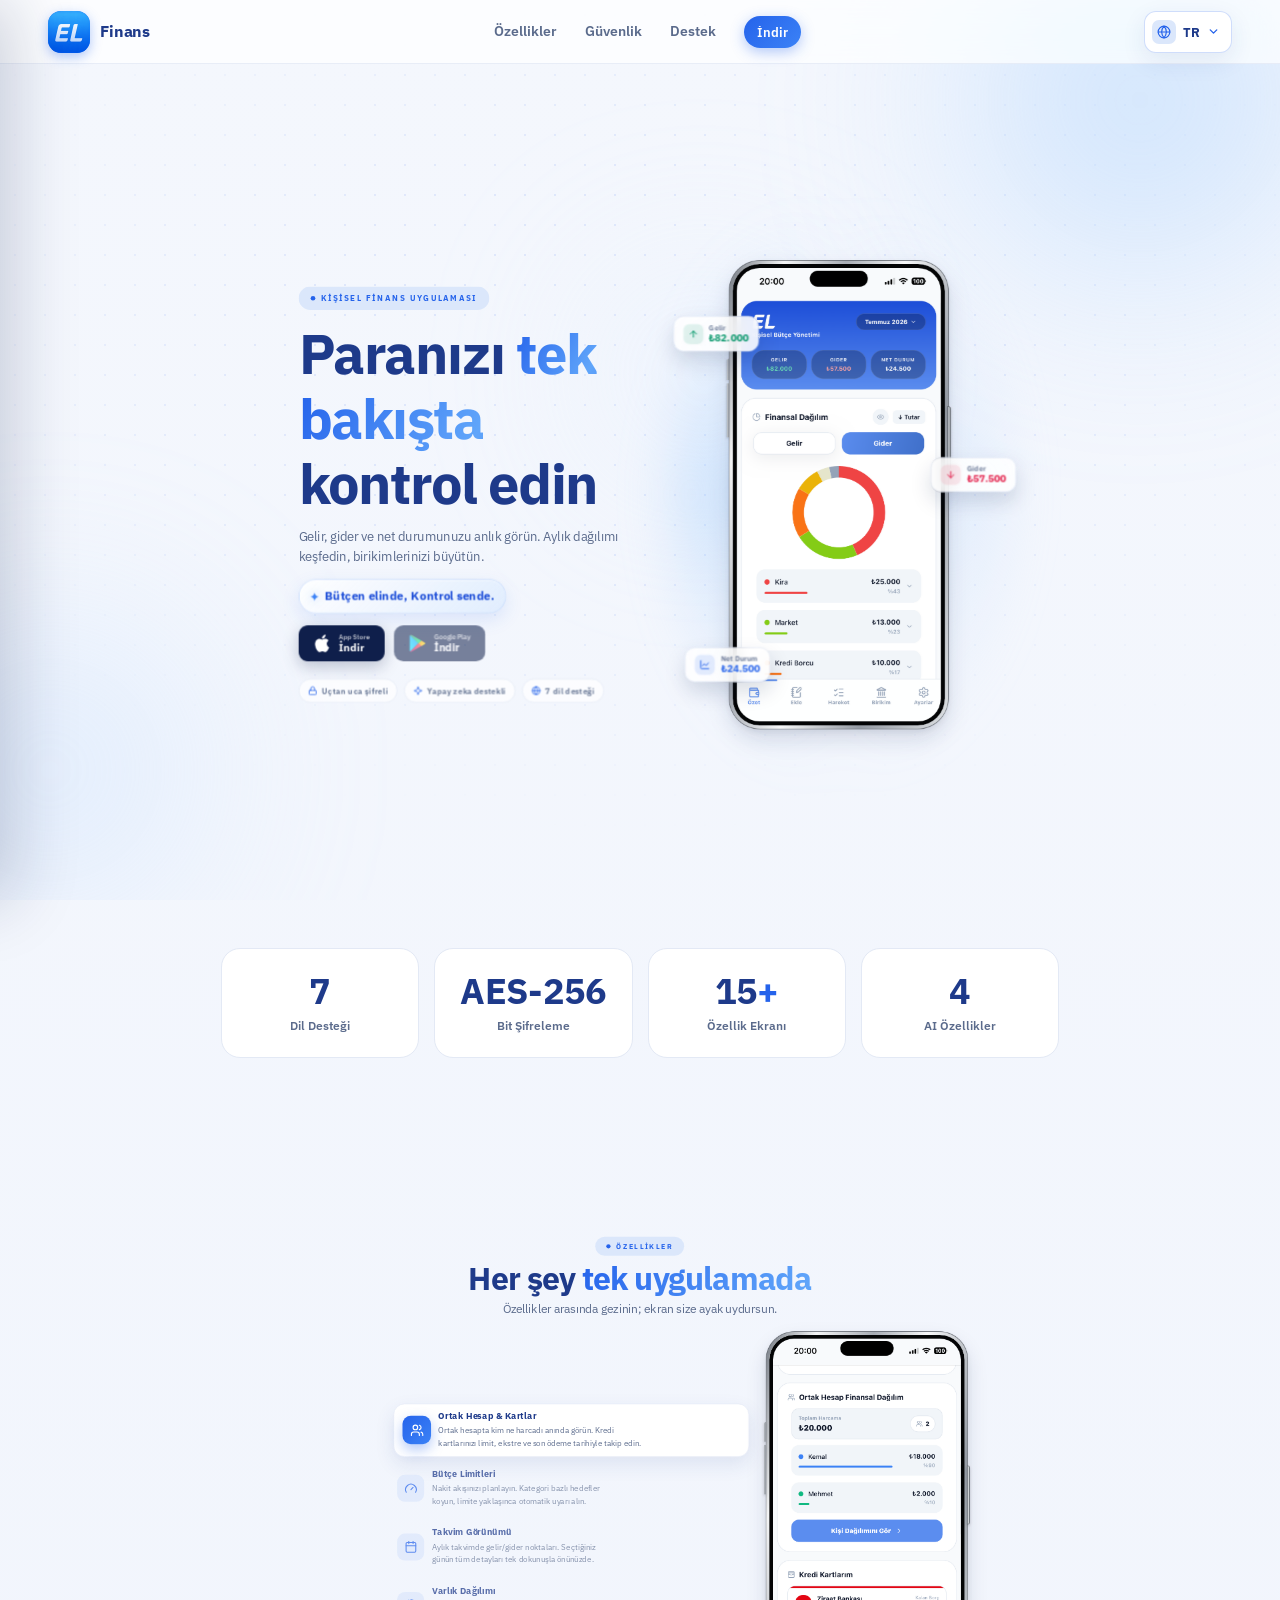
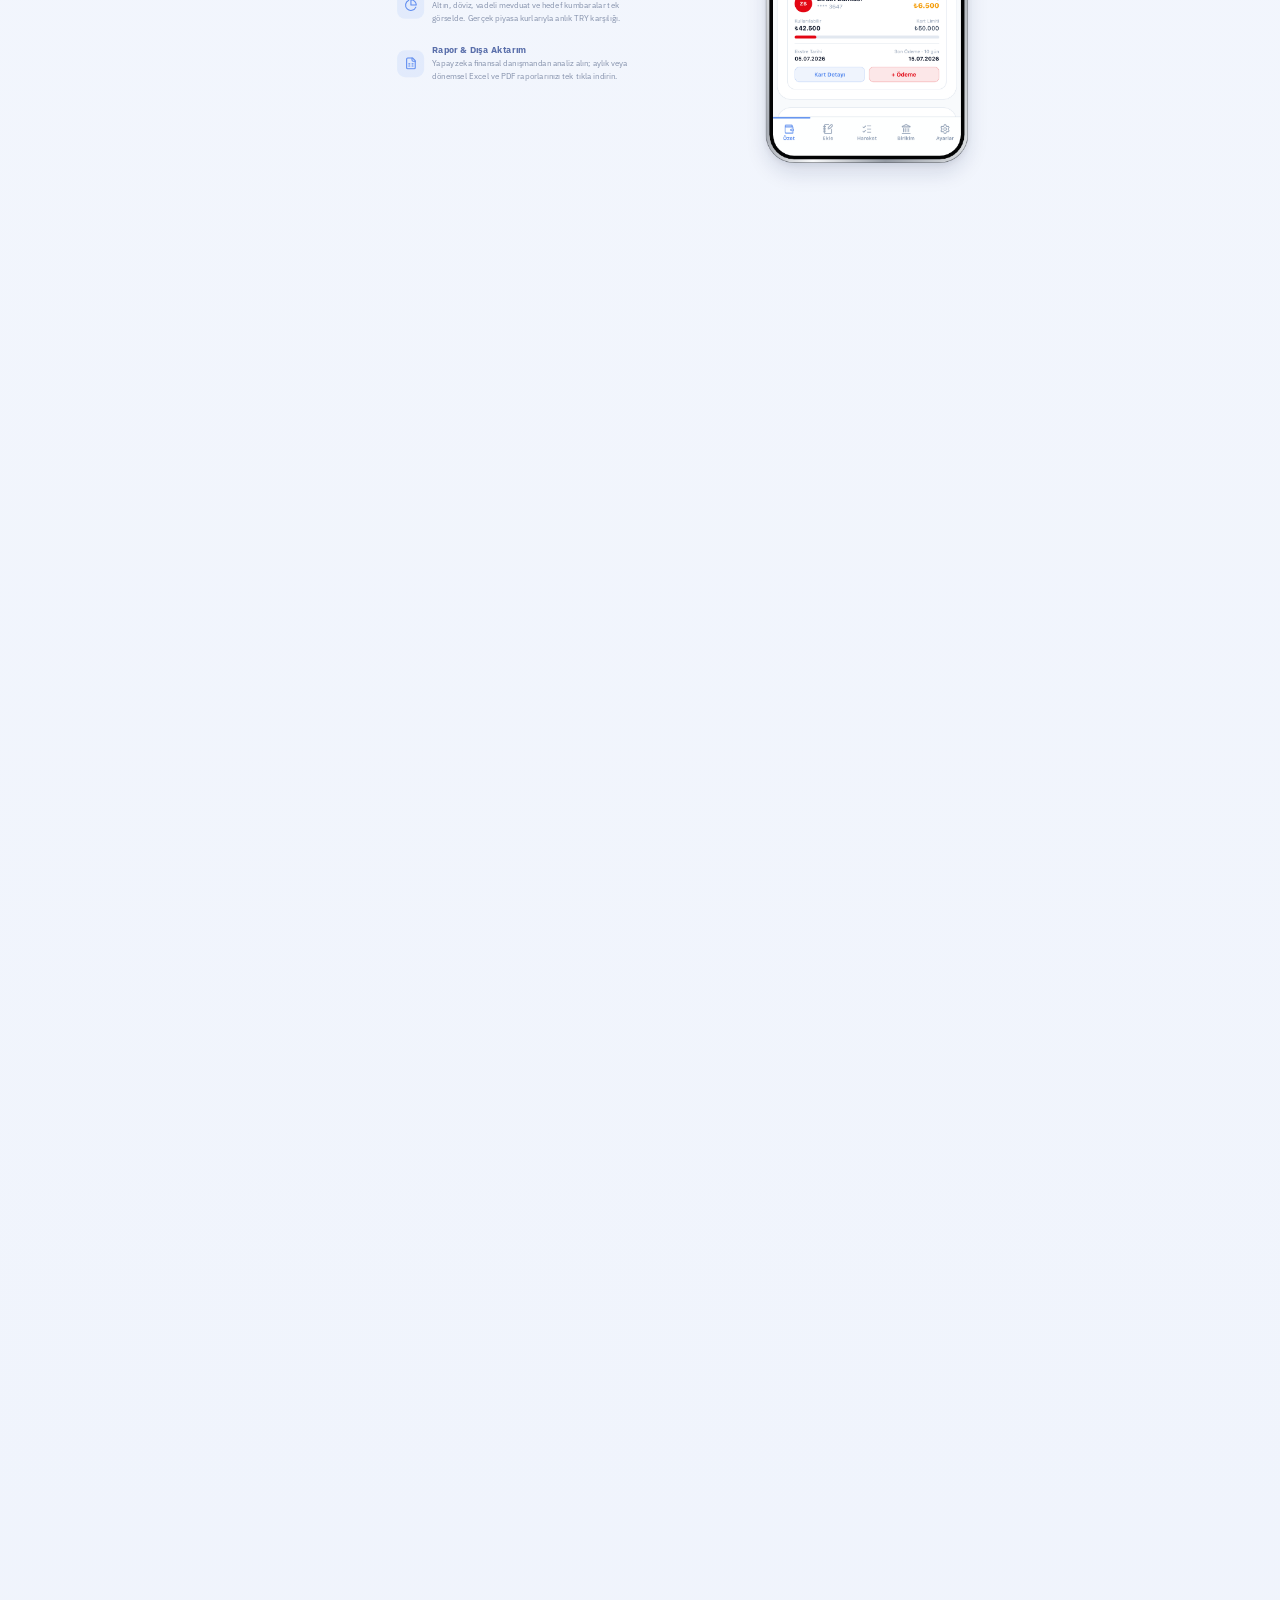
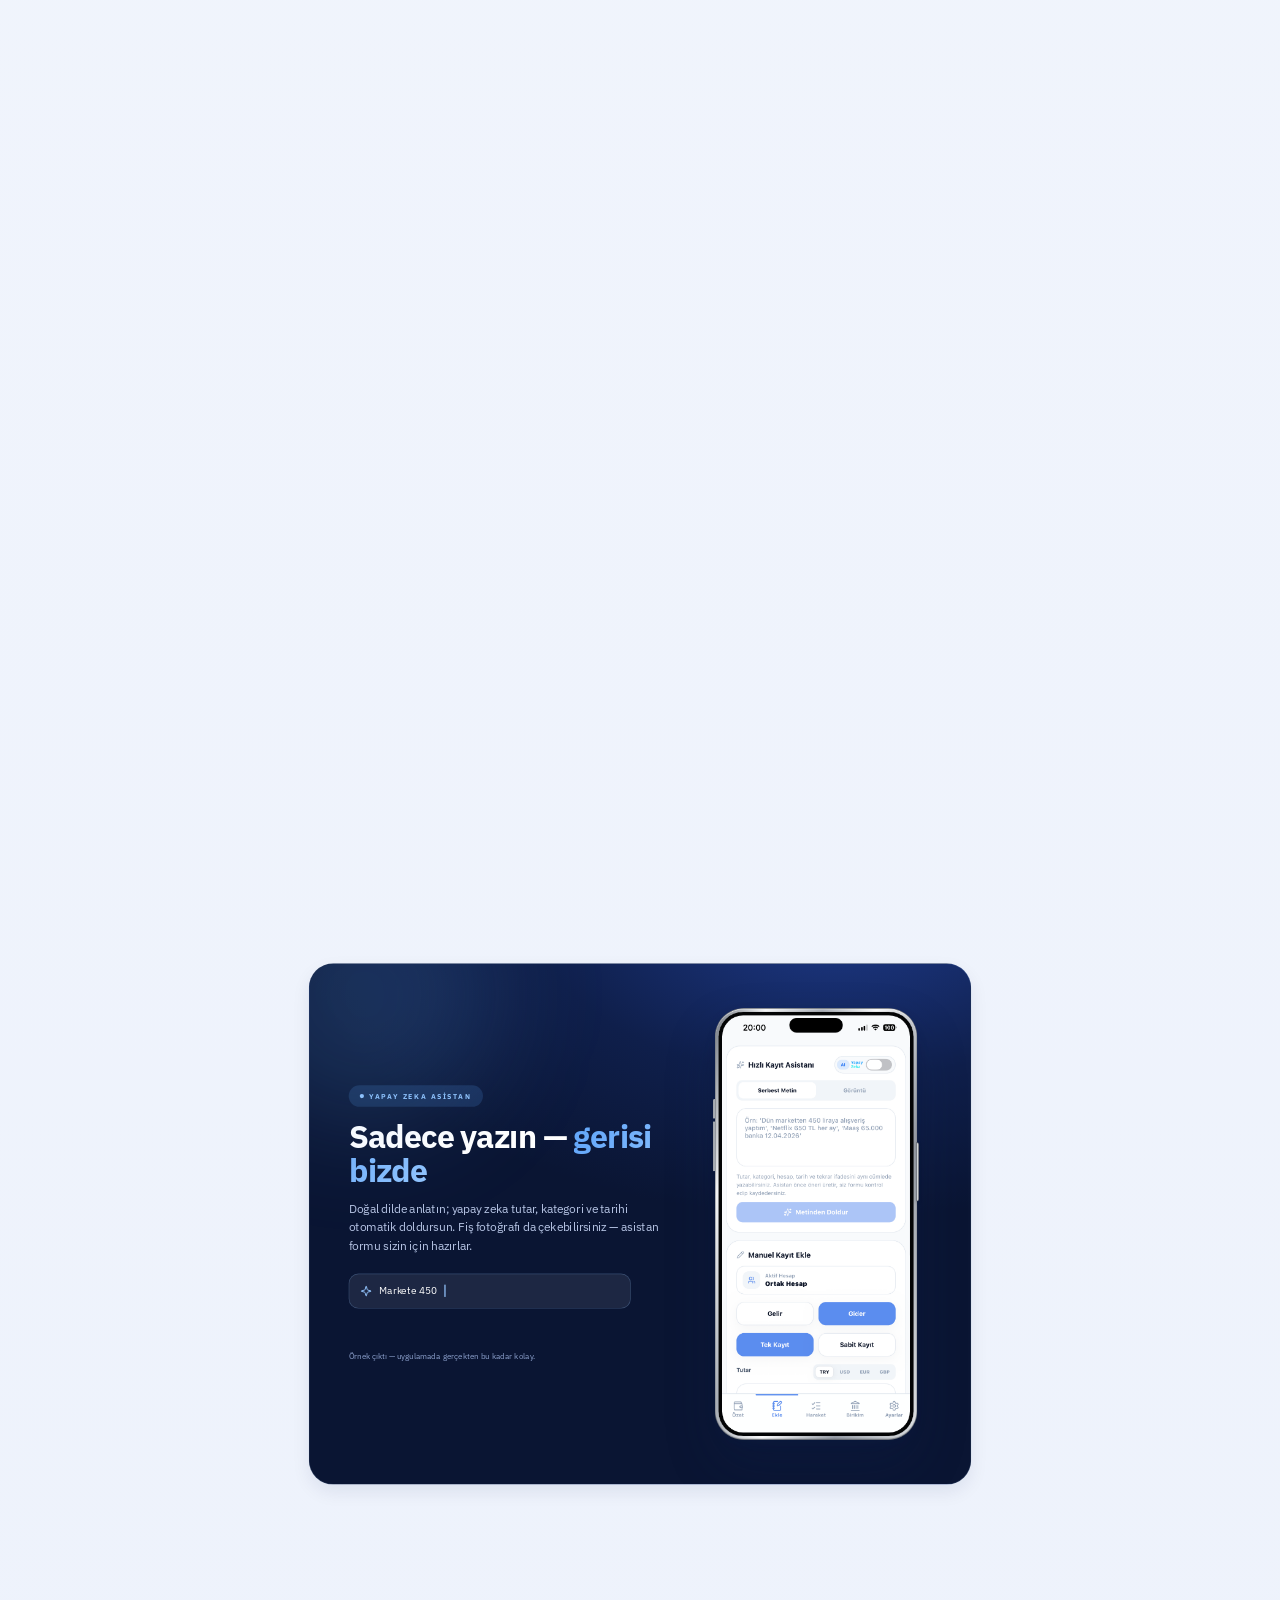
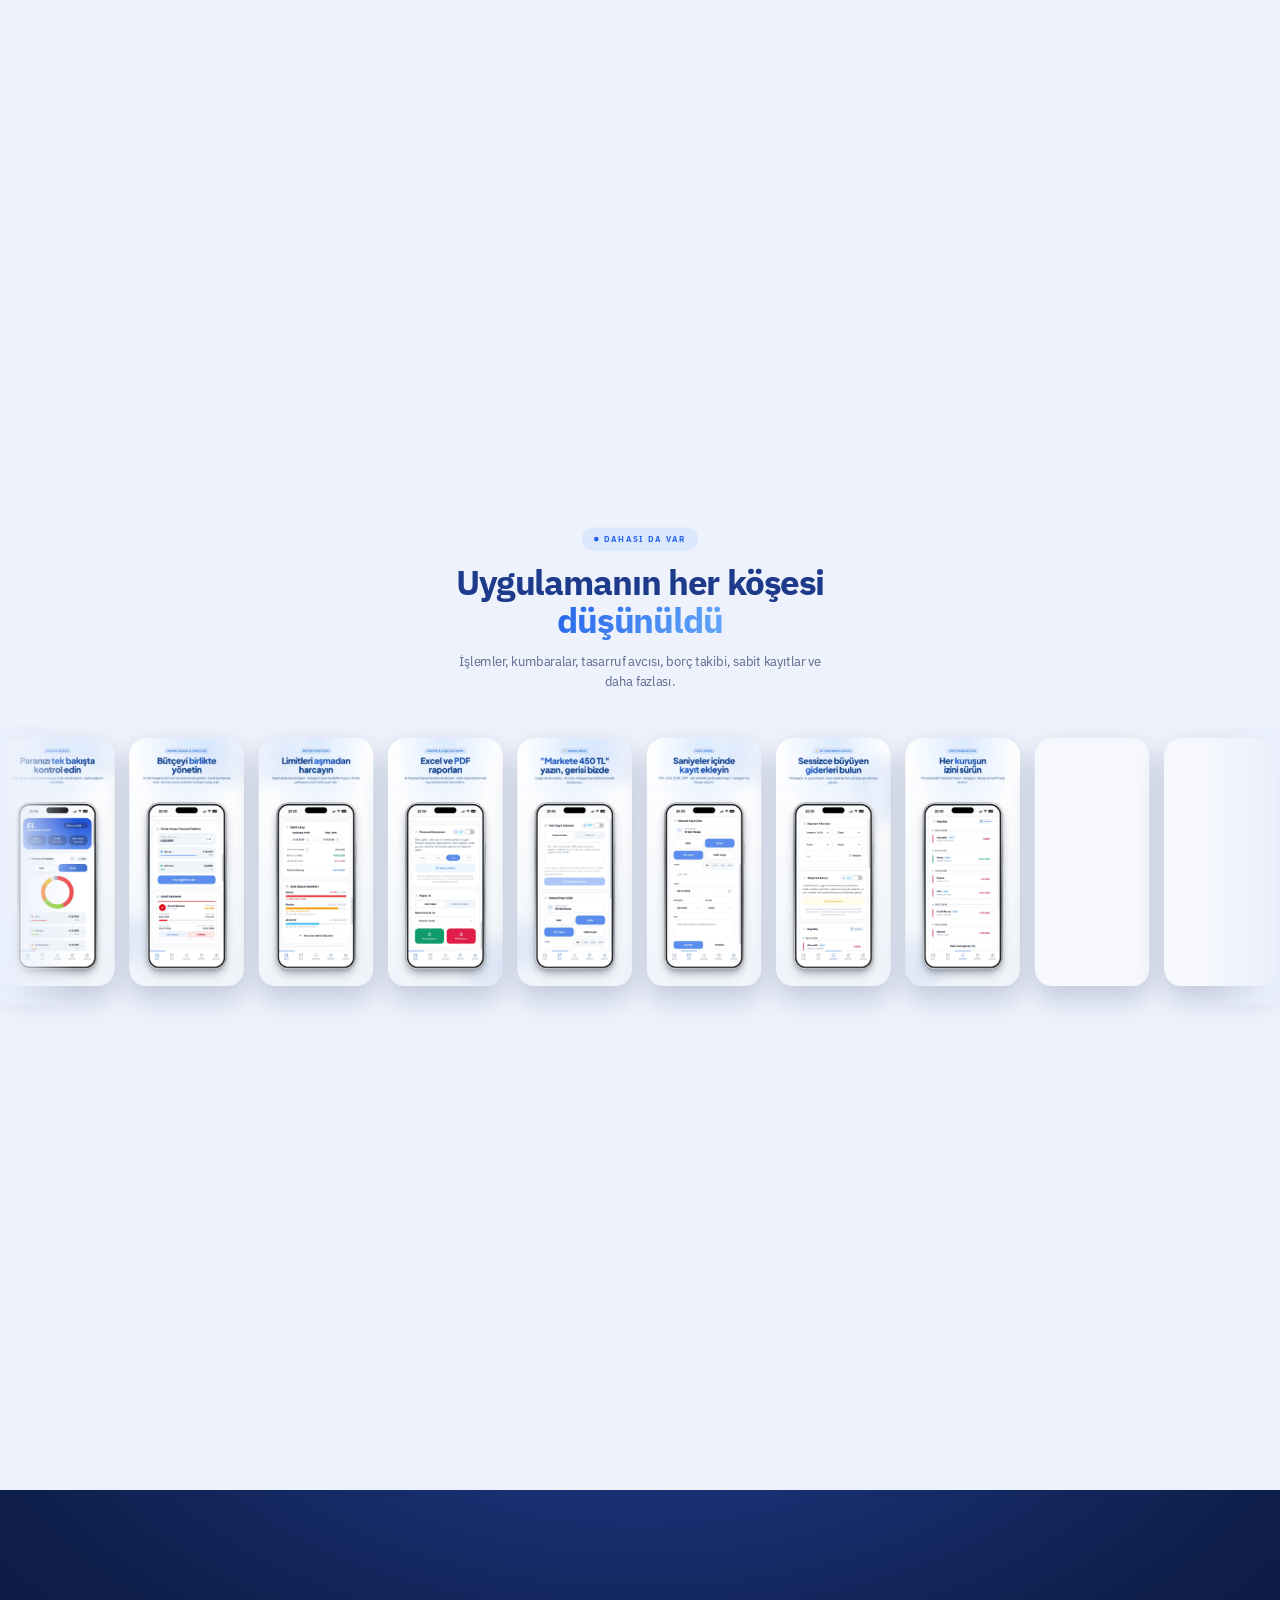
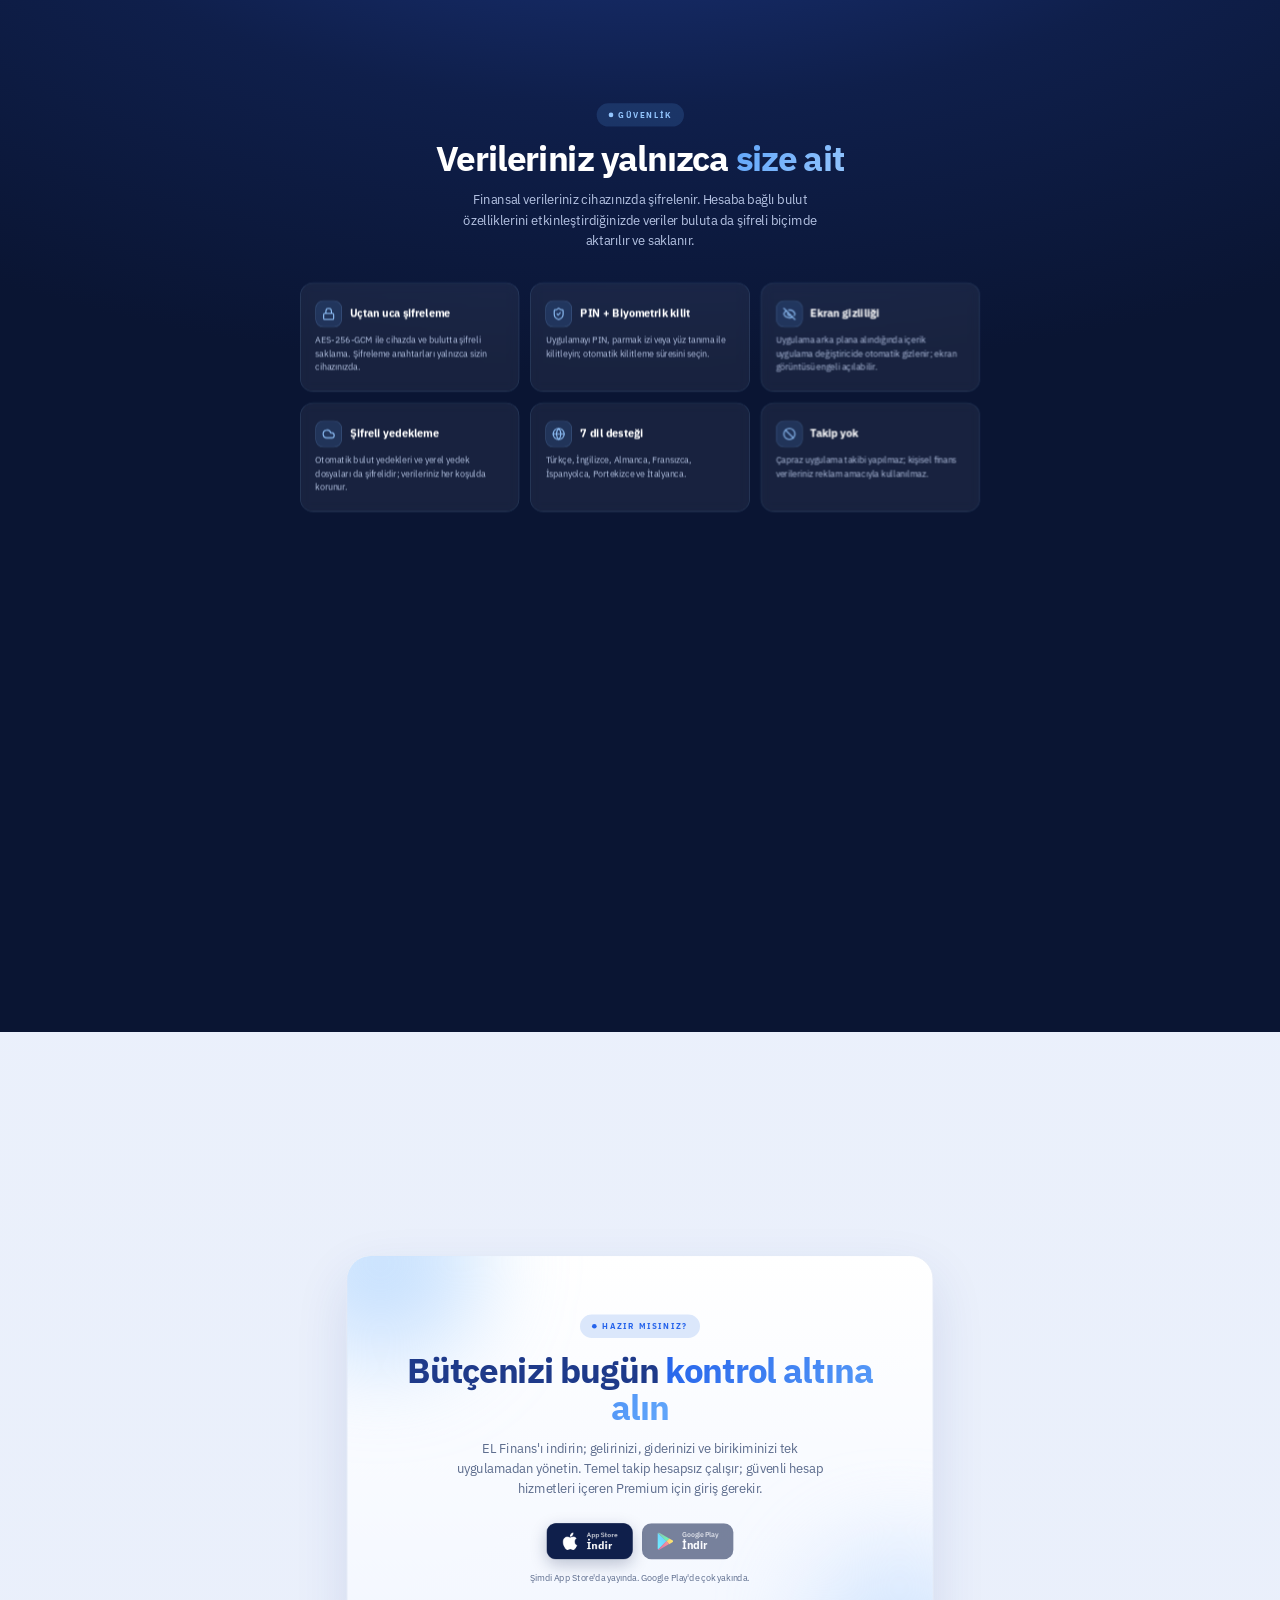
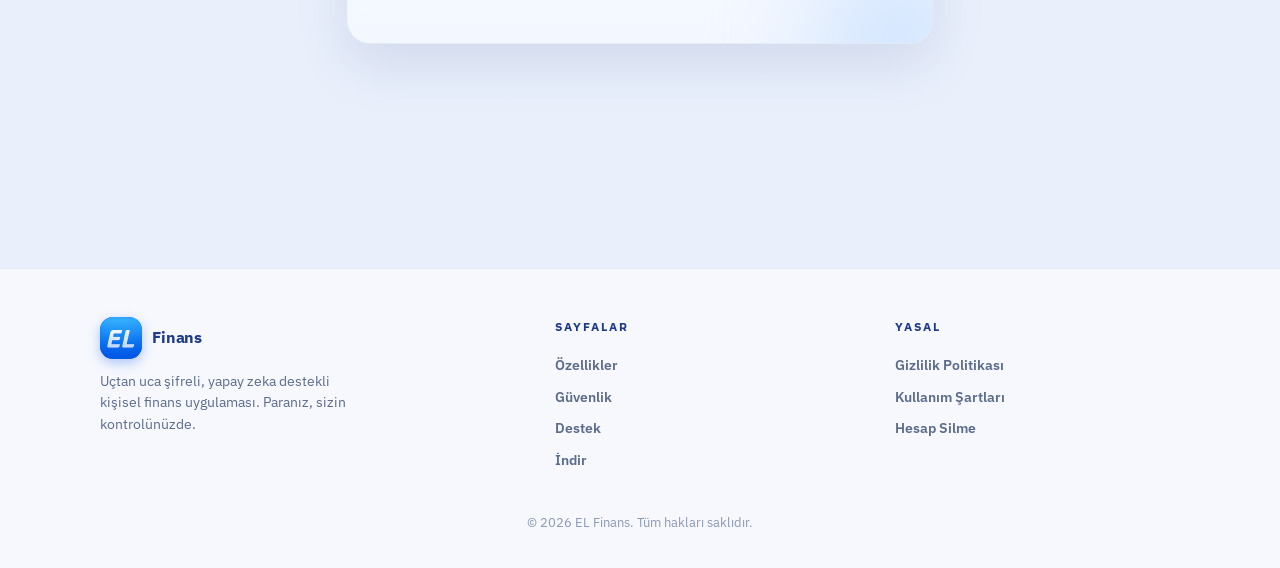
==== commit cb11ce06: "Refine showcase and gallery animations" ====
--- a/index.html
+++ b/index.html
@@ -13,7 +13,7 @@
   <link rel="preconnect" href="https://fonts.googleapis.com">
   <link rel="preconnect" href="https://fonts.gstatic.com" crossorigin>
   <link href="https://fonts.googleapis.com/css2?family=IBM+Plex+Sans:wght@400;500;600;700&display=swap" rel="stylesheet">
-  <link rel="stylesheet" href="style.css?v=20260720-9">
+  <link rel="stylesheet" href="style.css?v=20260720-11">
 </head>
 <body>
 
@@ -349,6 +349,6 @@
   <div class="copy-line" data-en="© 2026 EL Finans. All rights reserved.">© 2026 EL Finans. Tüm hakları saklıdır.</div>
 </footer>
 
-<script src="script.js?v=20260720-3"></script>
+<script src="script.js?v=20260720-4"></script>
 </body>
 </html>
--- a/style.css
+++ b/style.css
@@ -625,10 +625,11 @@
 }
 .showcase-sticky .screen { aspect-ratio: 1206 / 2622; }
 .showcase-sticky .screen img {
-  position: absolute; inset: 0; width: 100%; height: 100%; opacity: 0; transform: scale(1.04);
-  transition: opacity .5s var(--ease), transform .5s var(--ease);
-}
-.showcase-sticky .screen img.active { opacity: 1; transform: none; }
+  position: absolute; inset: 0; width: 100%; height: 100%; opacity: 0; transform: none; z-index: 0;
+  transition: opacity .5s var(--ease);
+}
+.showcase-sticky .screen img.outgoing { opacity: 1; z-index: 1; transition: none; }
+.showcase-sticky .screen img.active { opacity: 1; z-index: 2; }
 
 @media (max-width: 900px) {
   .showcase { min-height: 0; padding: clamp(56px, 9vw, 80px) clamp(16px, 5vw, 48px); }
@@ -800,7 +801,7 @@
 .marquee-track {
   display: flex; gap: 22px; padding-right: 22px;
   flex-shrink: 0;
-  animation: galleryMarquee 36s linear infinite;
+  animation: galleryMarquee 48s linear infinite;
   will-change: transform;
 }
 .marquee:hover .marquee-track { animation-play-state: paused; }
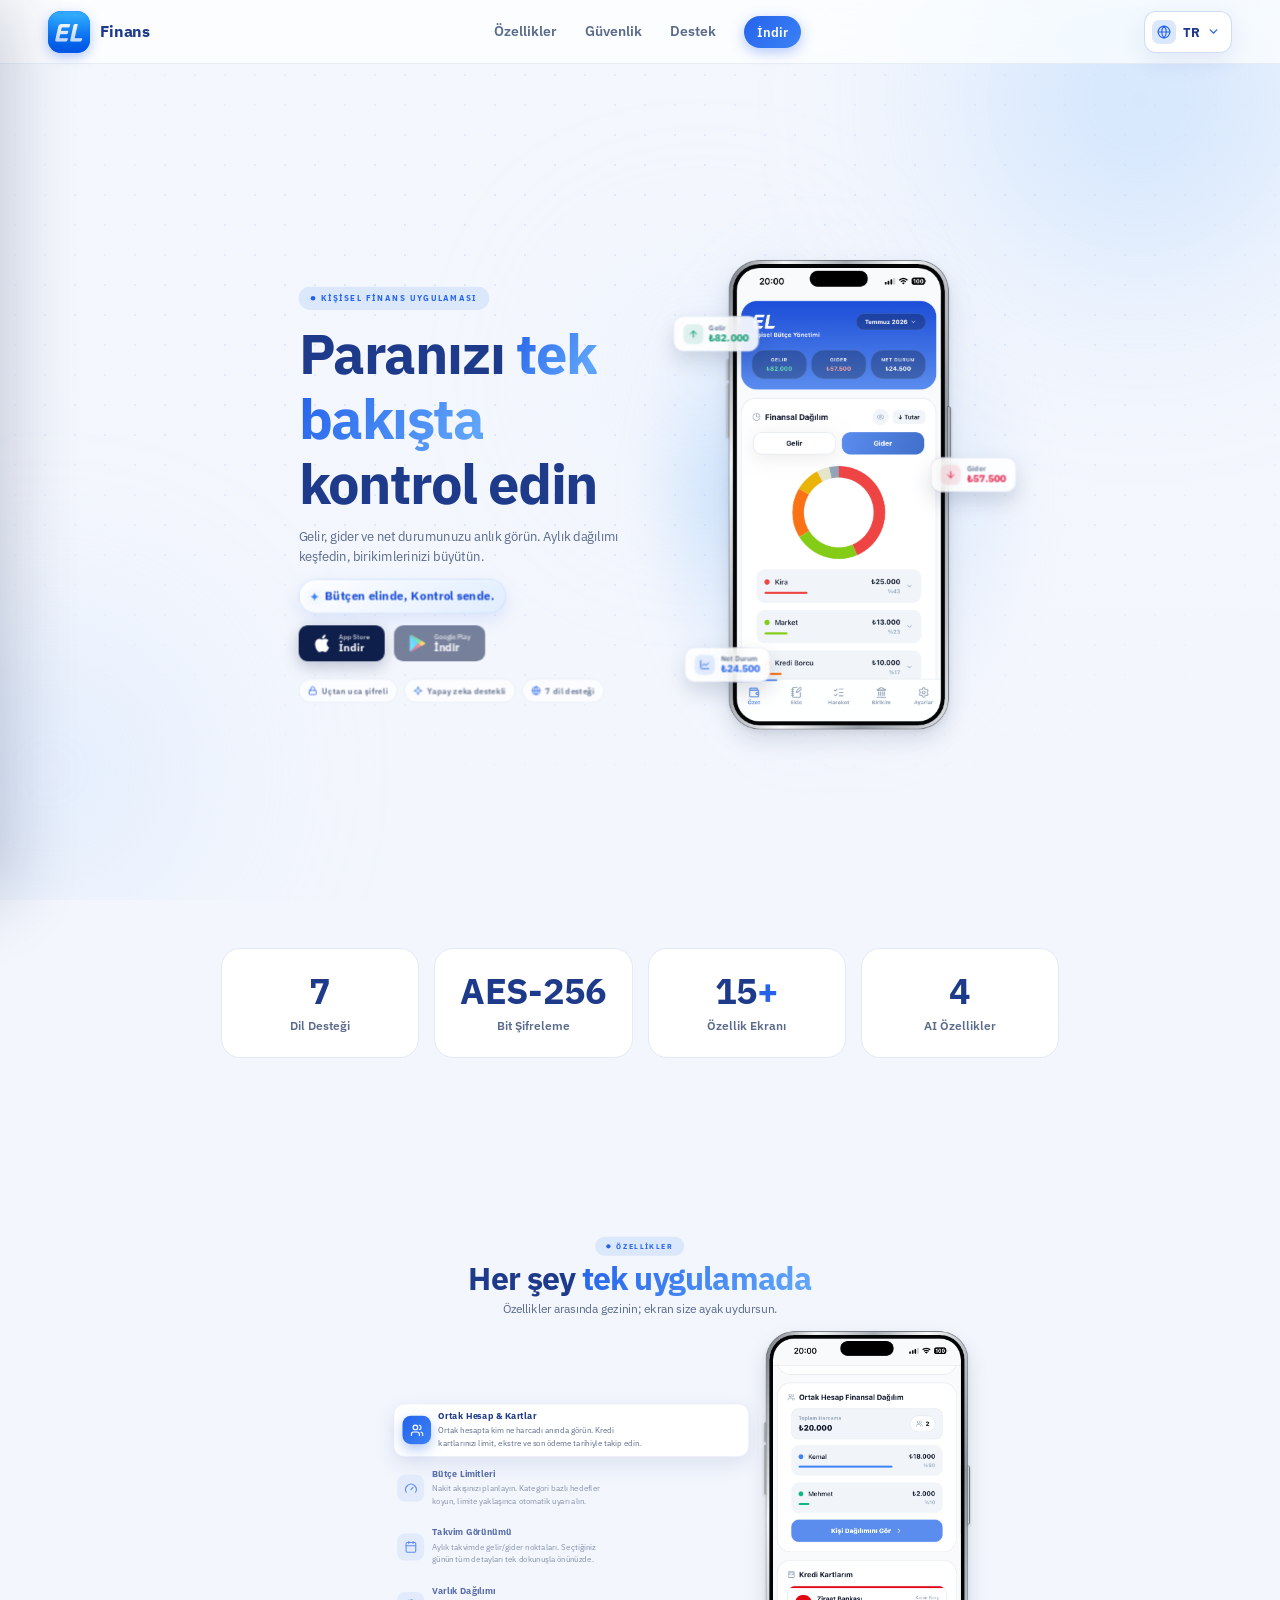
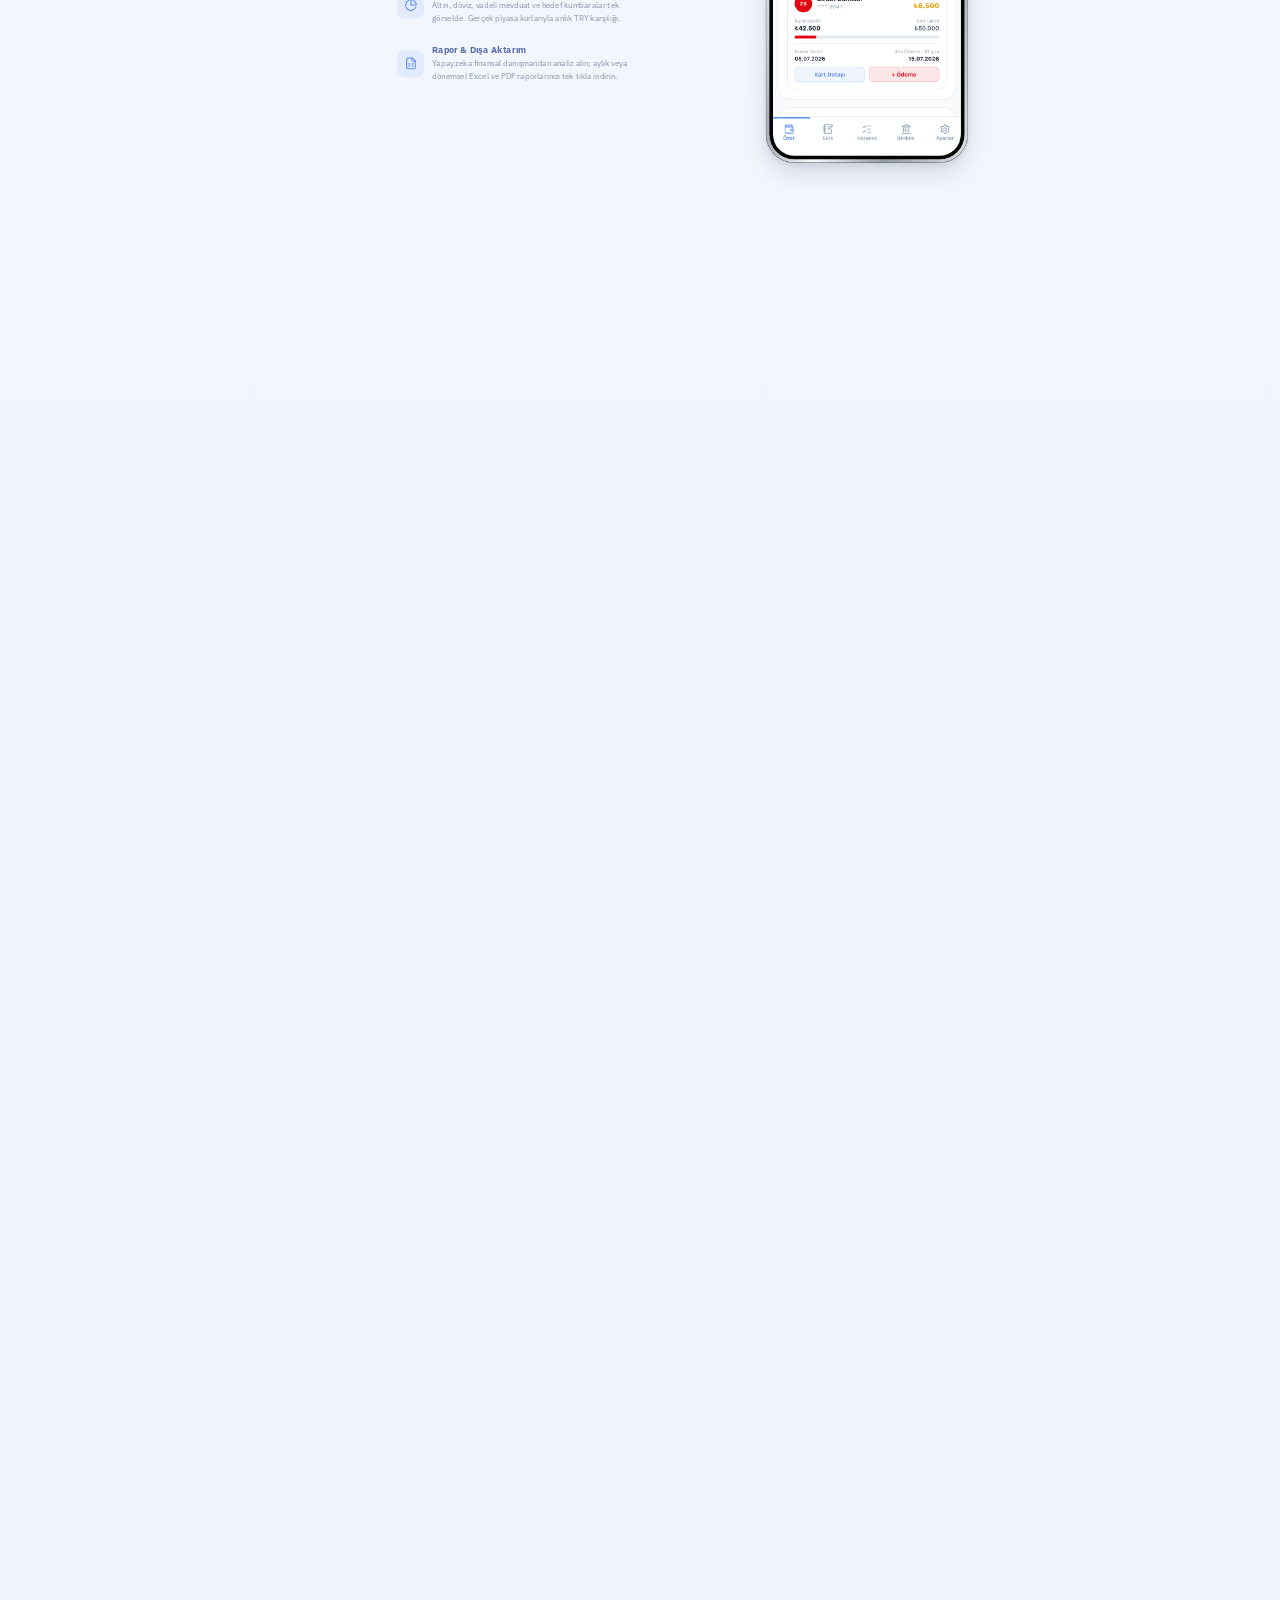
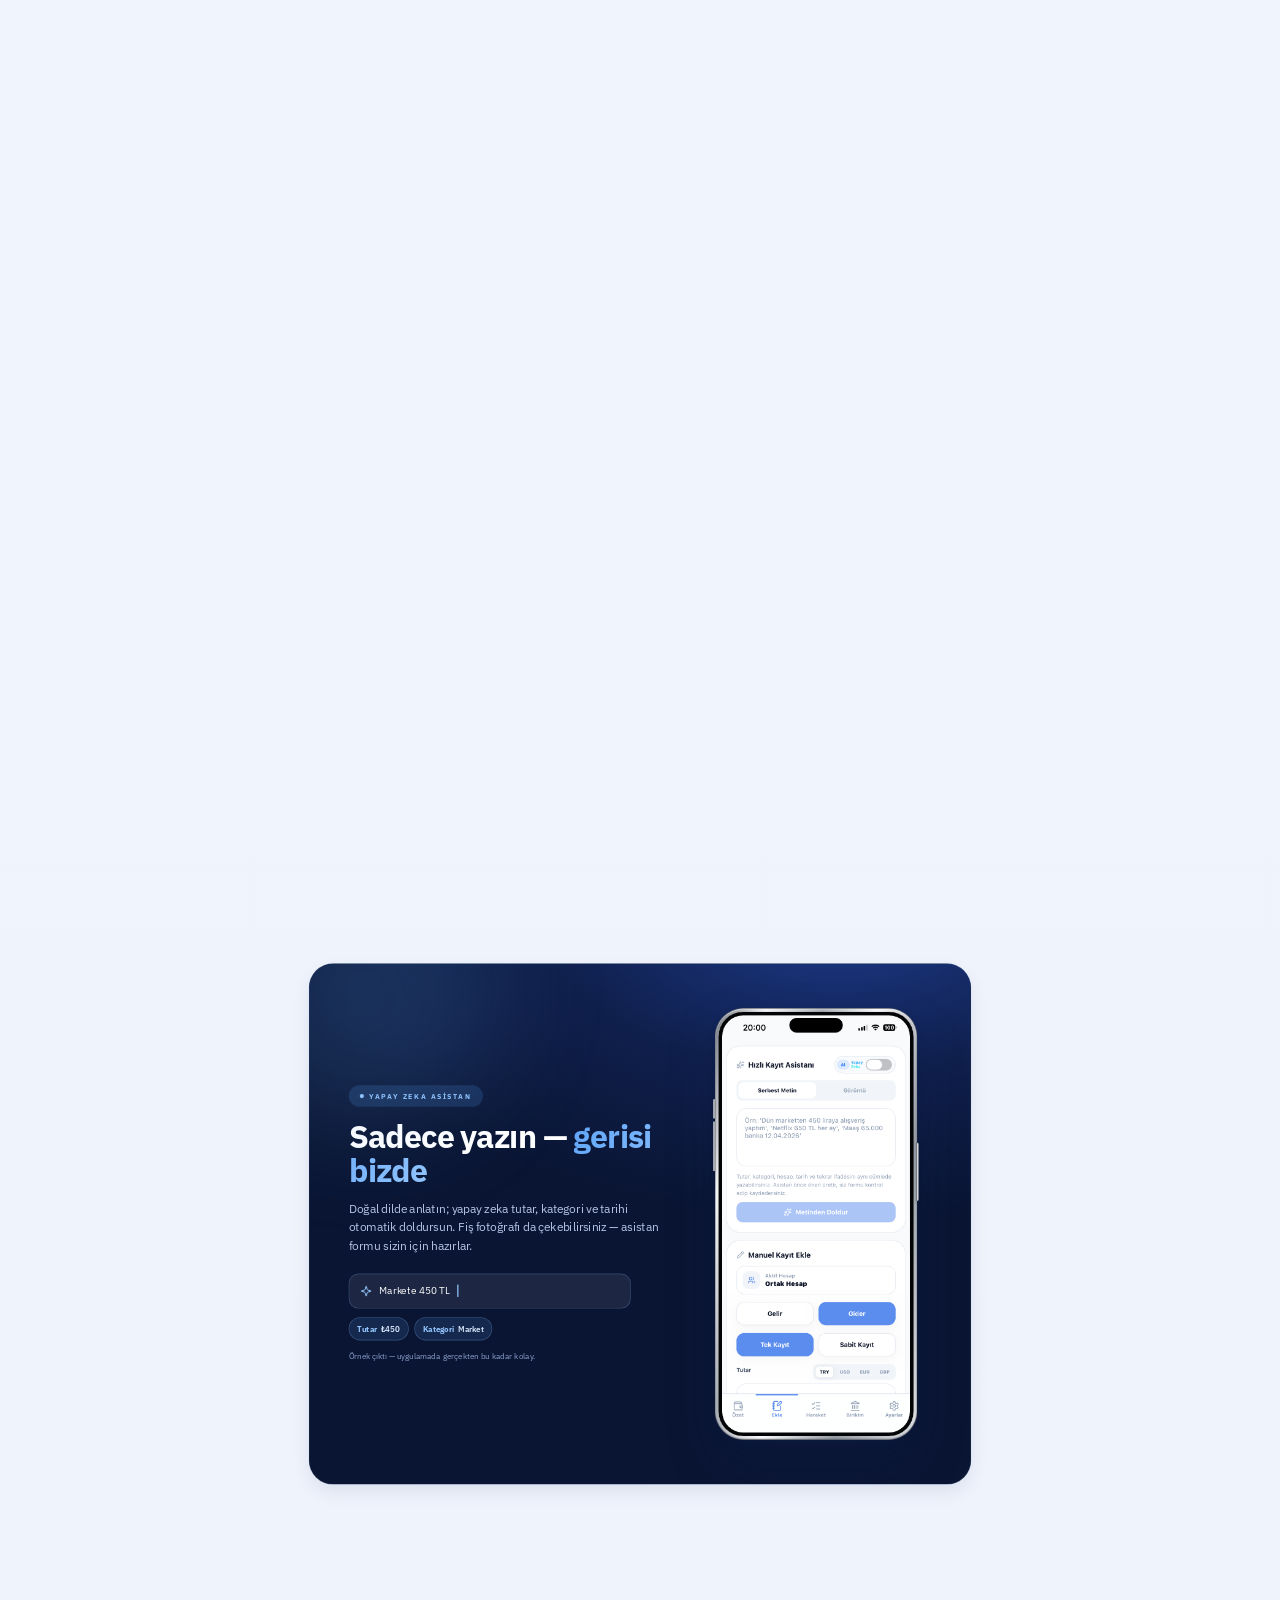
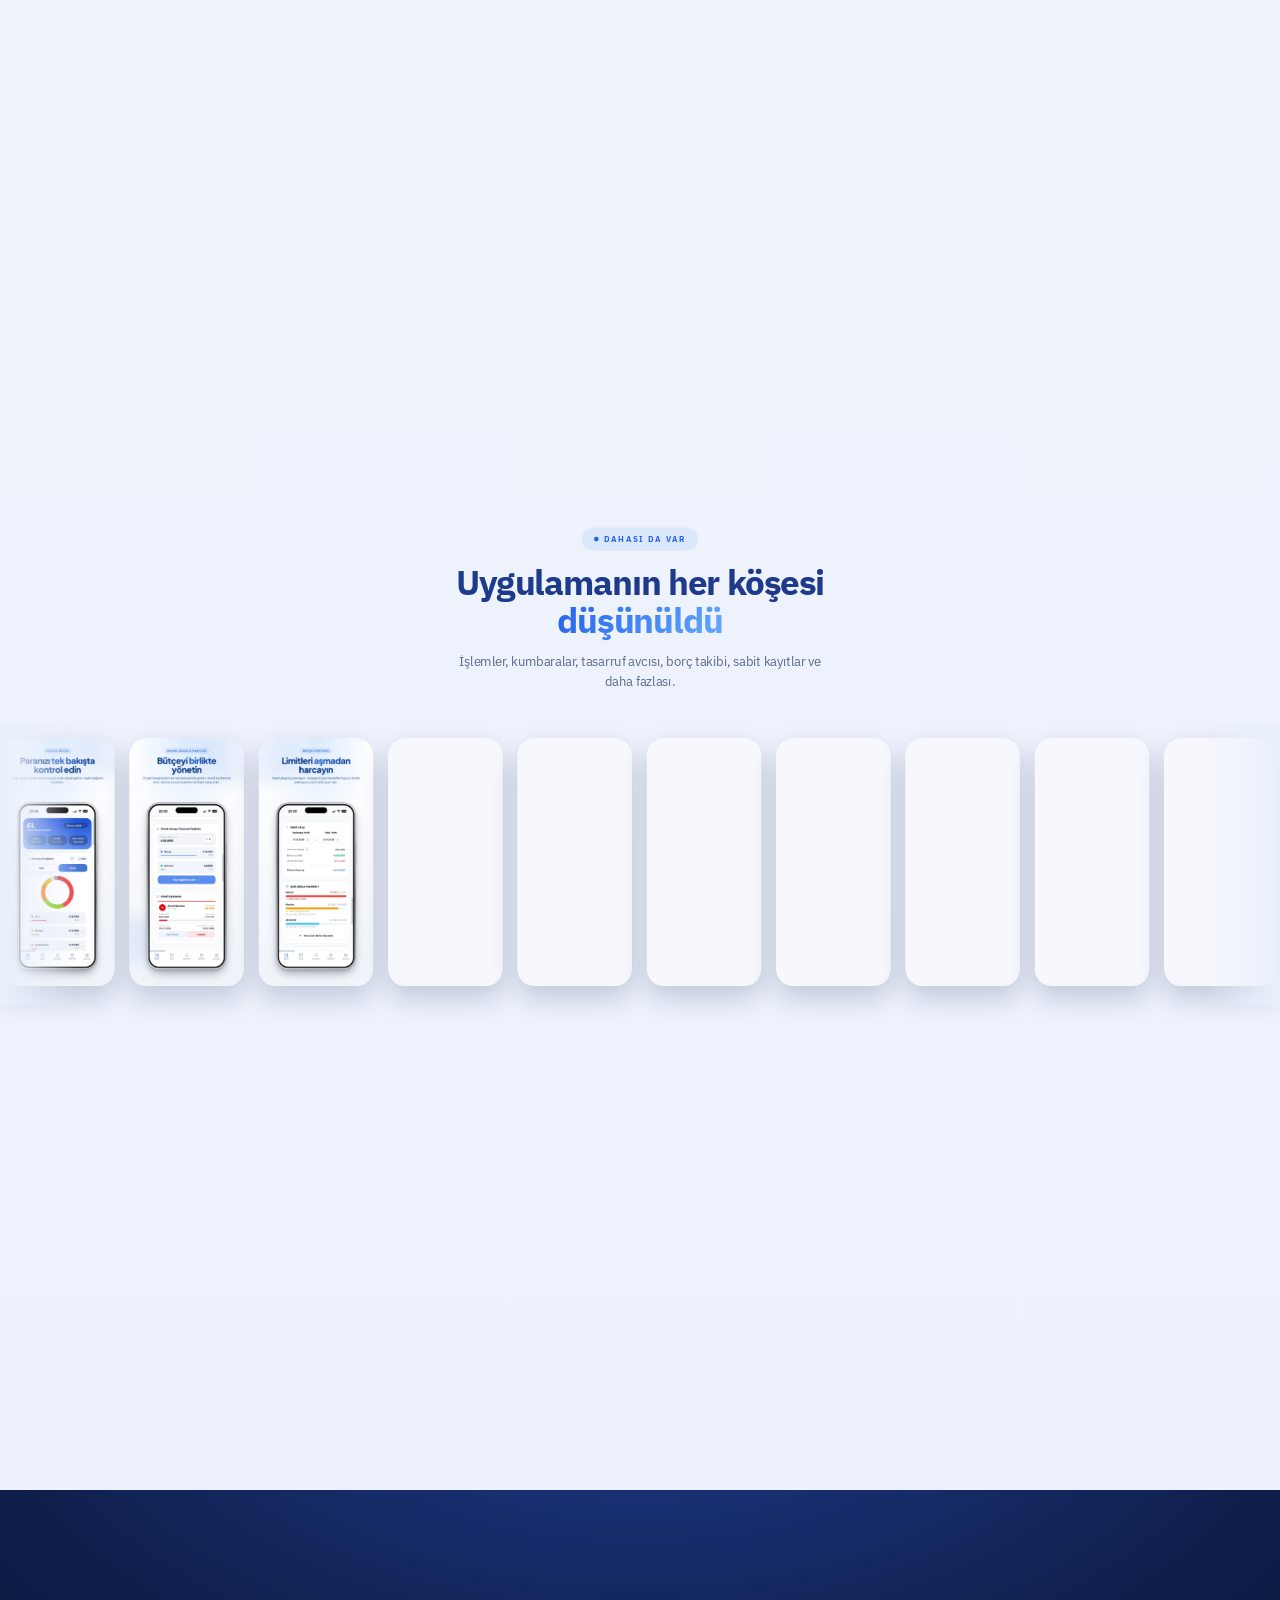
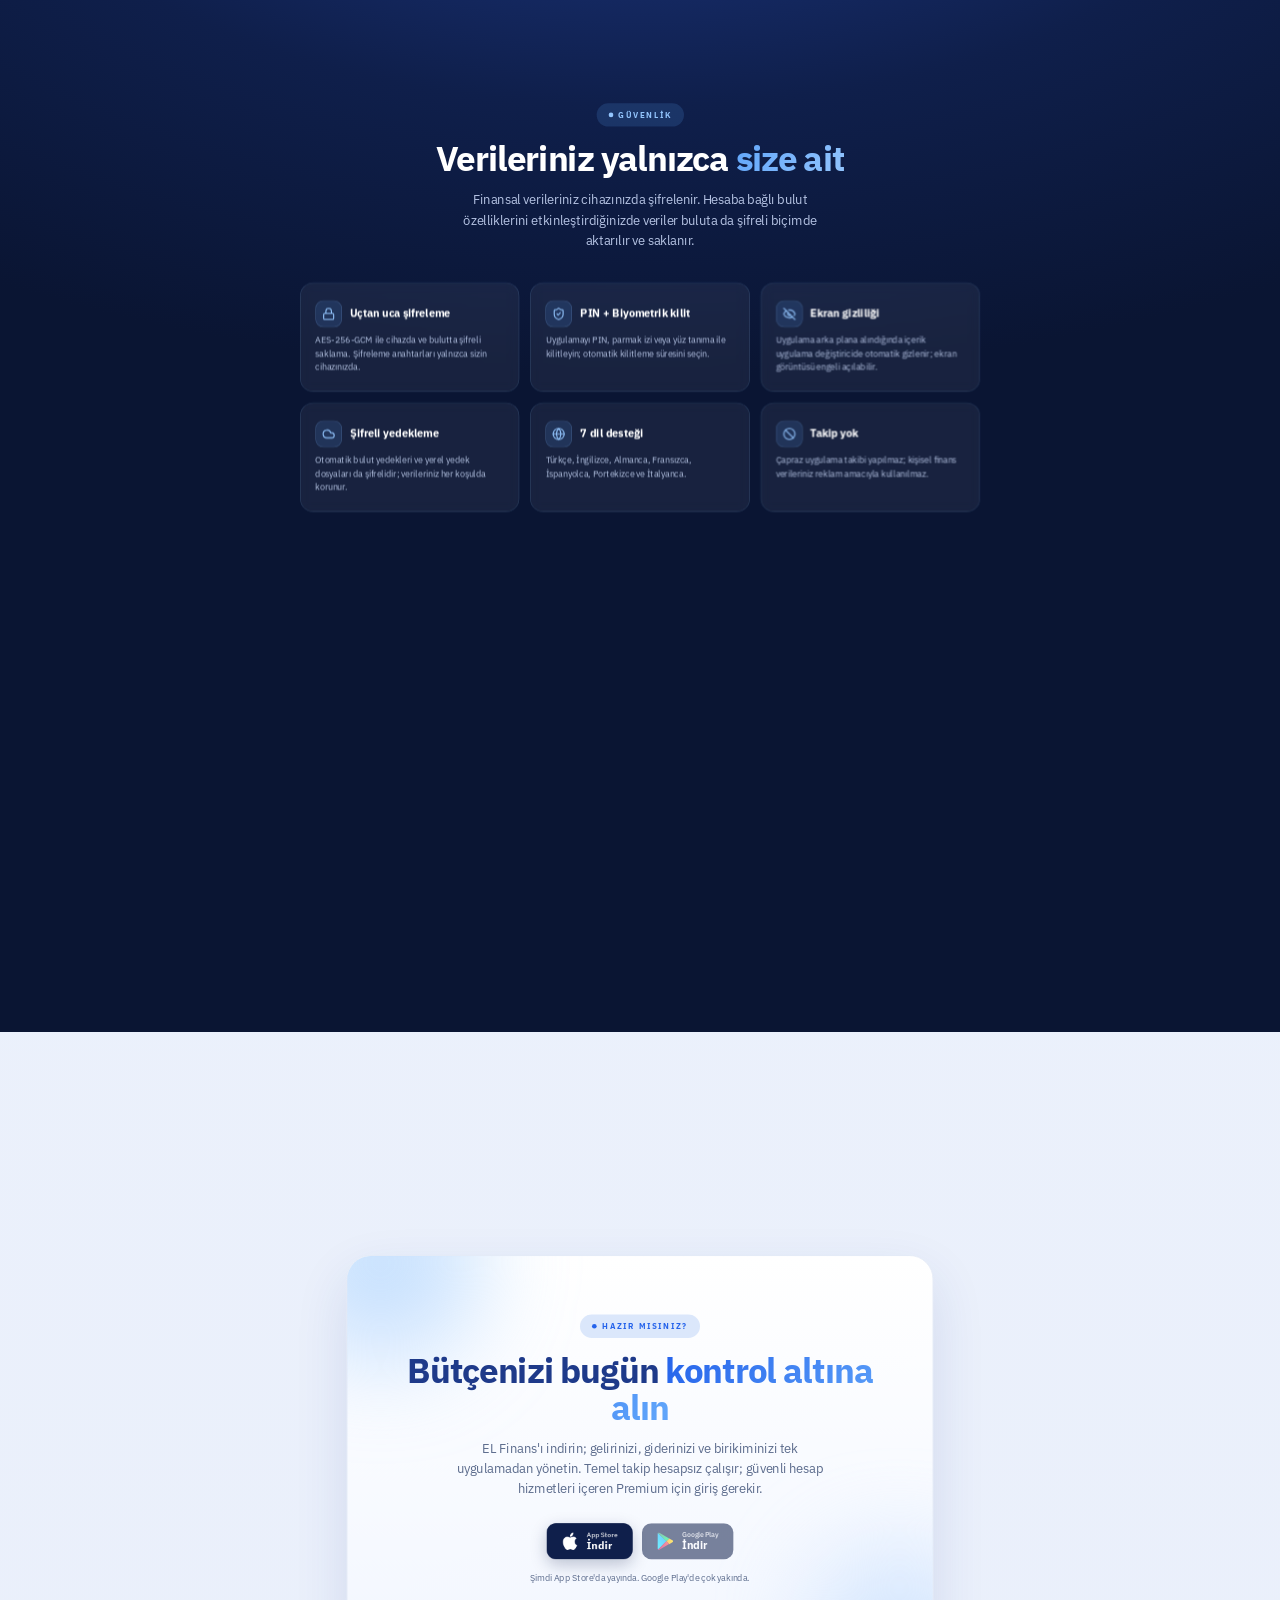
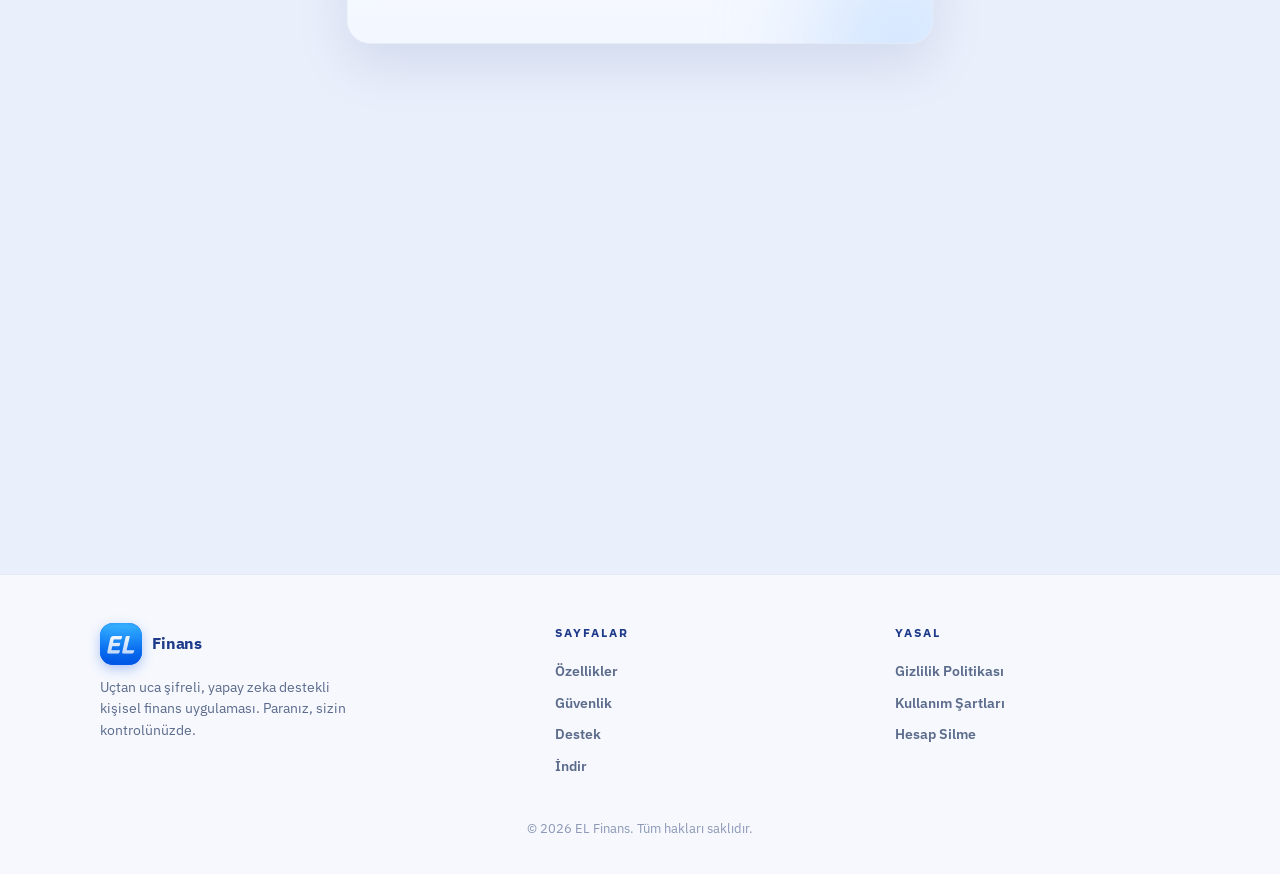
==== commit 6702a6e9: "Align CTA with sticky sections" ====
--- a/index.html
+++ b/index.html
@@ -13,7 +13,7 @@
   <link rel="preconnect" href="https://fonts.googleapis.com">
   <link rel="preconnect" href="https://fonts.gstatic.com" crossorigin>
   <link href="https://fonts.googleapis.com/css2?family=IBM+Plex+Sans:wght@400;500;600;700&display=swap" rel="stylesheet">
-  <link rel="stylesheet" href="style.css?v=20260720-11">
+  <link rel="stylesheet" href="style.css?v=20260720-12">
 </head>
 <body>
 
@@ -294,7 +294,8 @@
 </section>
 
 <!-- ═══ CTA ═══ -->
-<section class="cta" id="download">
+<section class="cta immersive-section" id="download">
+  <div class="immersive-stage">
   <div class="cta-layout viewport-layout">
   <div class="cta-card reveal-scale">
     <span class="badge" data-en="Ready?">Hazır mısınız?</span>
@@ -324,6 +325,7 @@
     <p class="store-note" data-en="Now available on the App Store. Coming very soon to Google Play.">Şimdi App Store'da yayında. Google Play'de çok yakında.</p>
   </div>
   </div>
+  </div>
 </section>
 
 <footer class="footer">
--- a/style.css
+++ b/style.css
@@ -976,15 +976,15 @@
 .cta {
   scroll-margin-top: var(--nav-h);
   text-align: center;
+}
+.cta .immersive-stage {
   padding: clamp(72px, 9vw, 110px) clamp(16px, 5vw, 48px) clamp(88px, 10vw, 130px);
 }
 @media (min-width: 901px) {
-  .cta {
-    min-height: calc(100svh - var(--nav-h));
+  .cta .immersive-stage {
+    height: calc(100svh - var(--nav-h));
+    min-height: 0;
     padding: 48px;
-    display: flex;
-    align-items: center;
-    justify-content: center;
   }
   .cta-card { width: 100%; }
 }
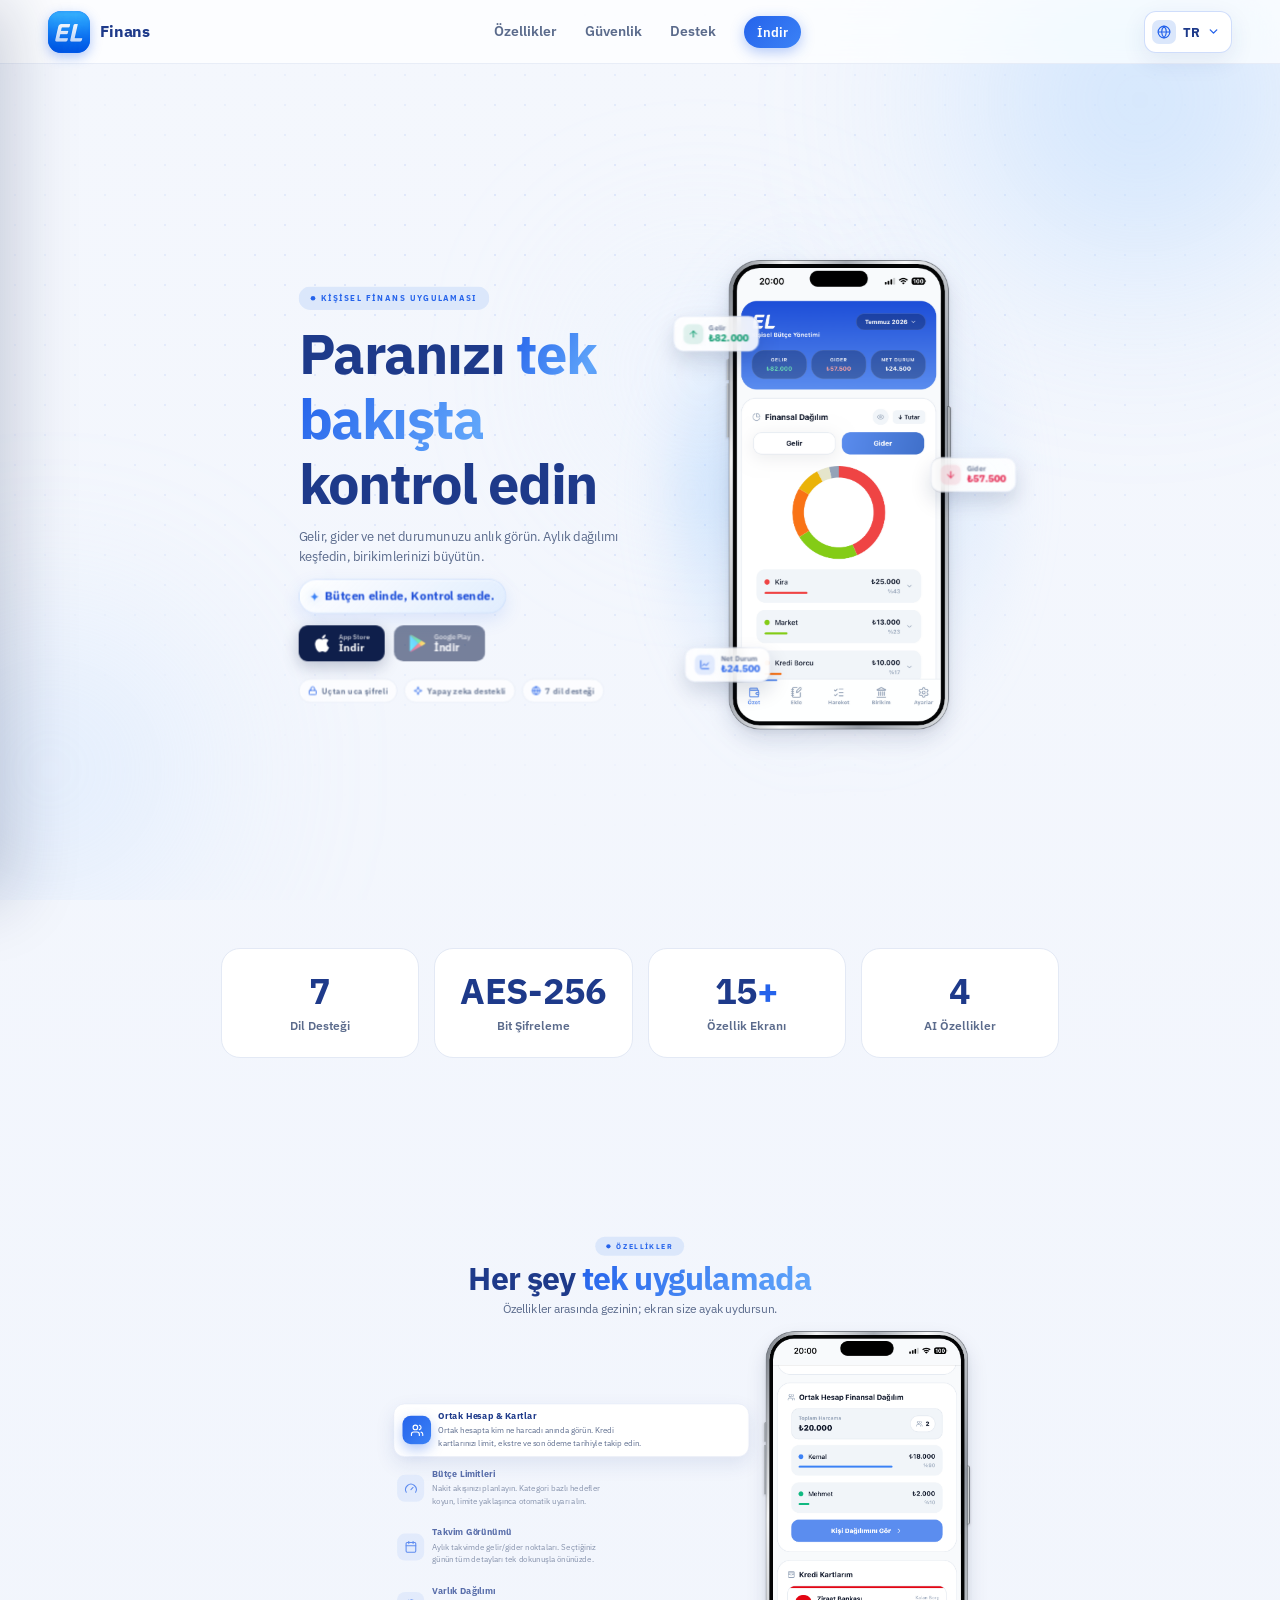
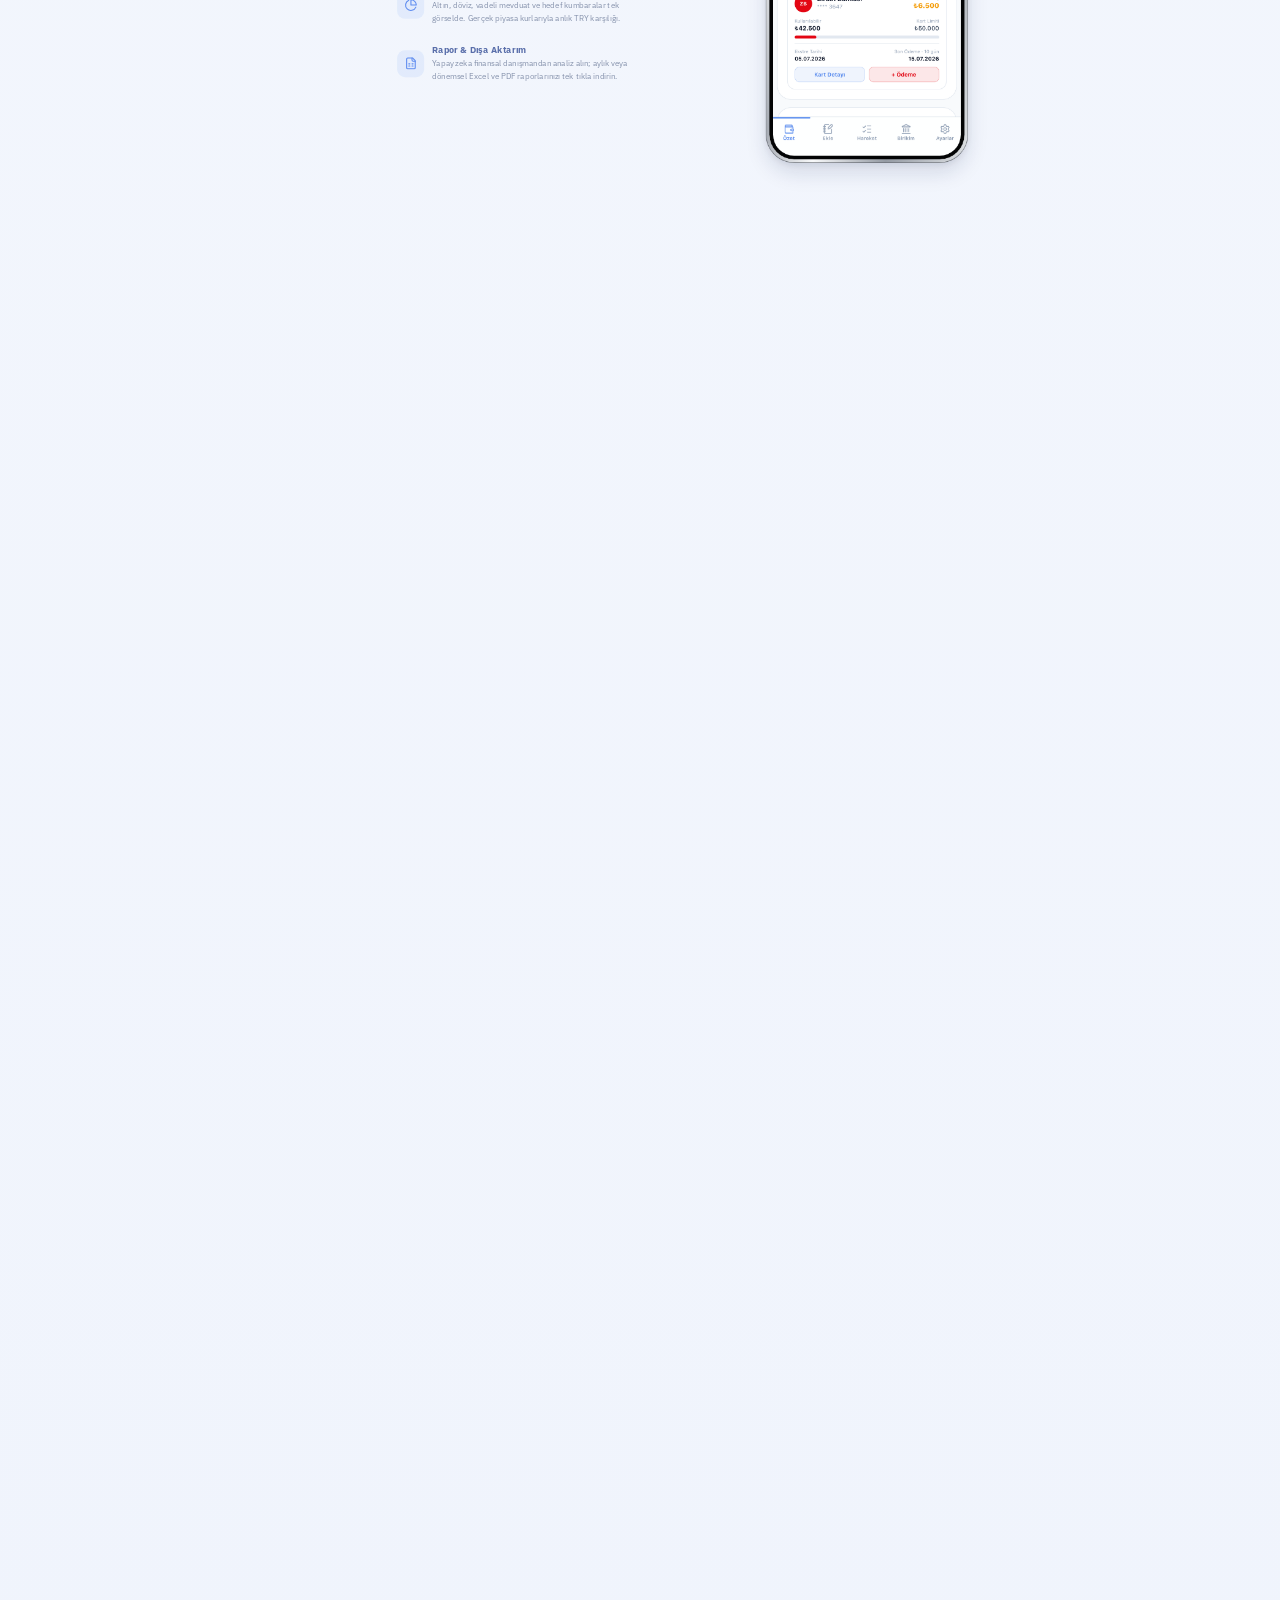
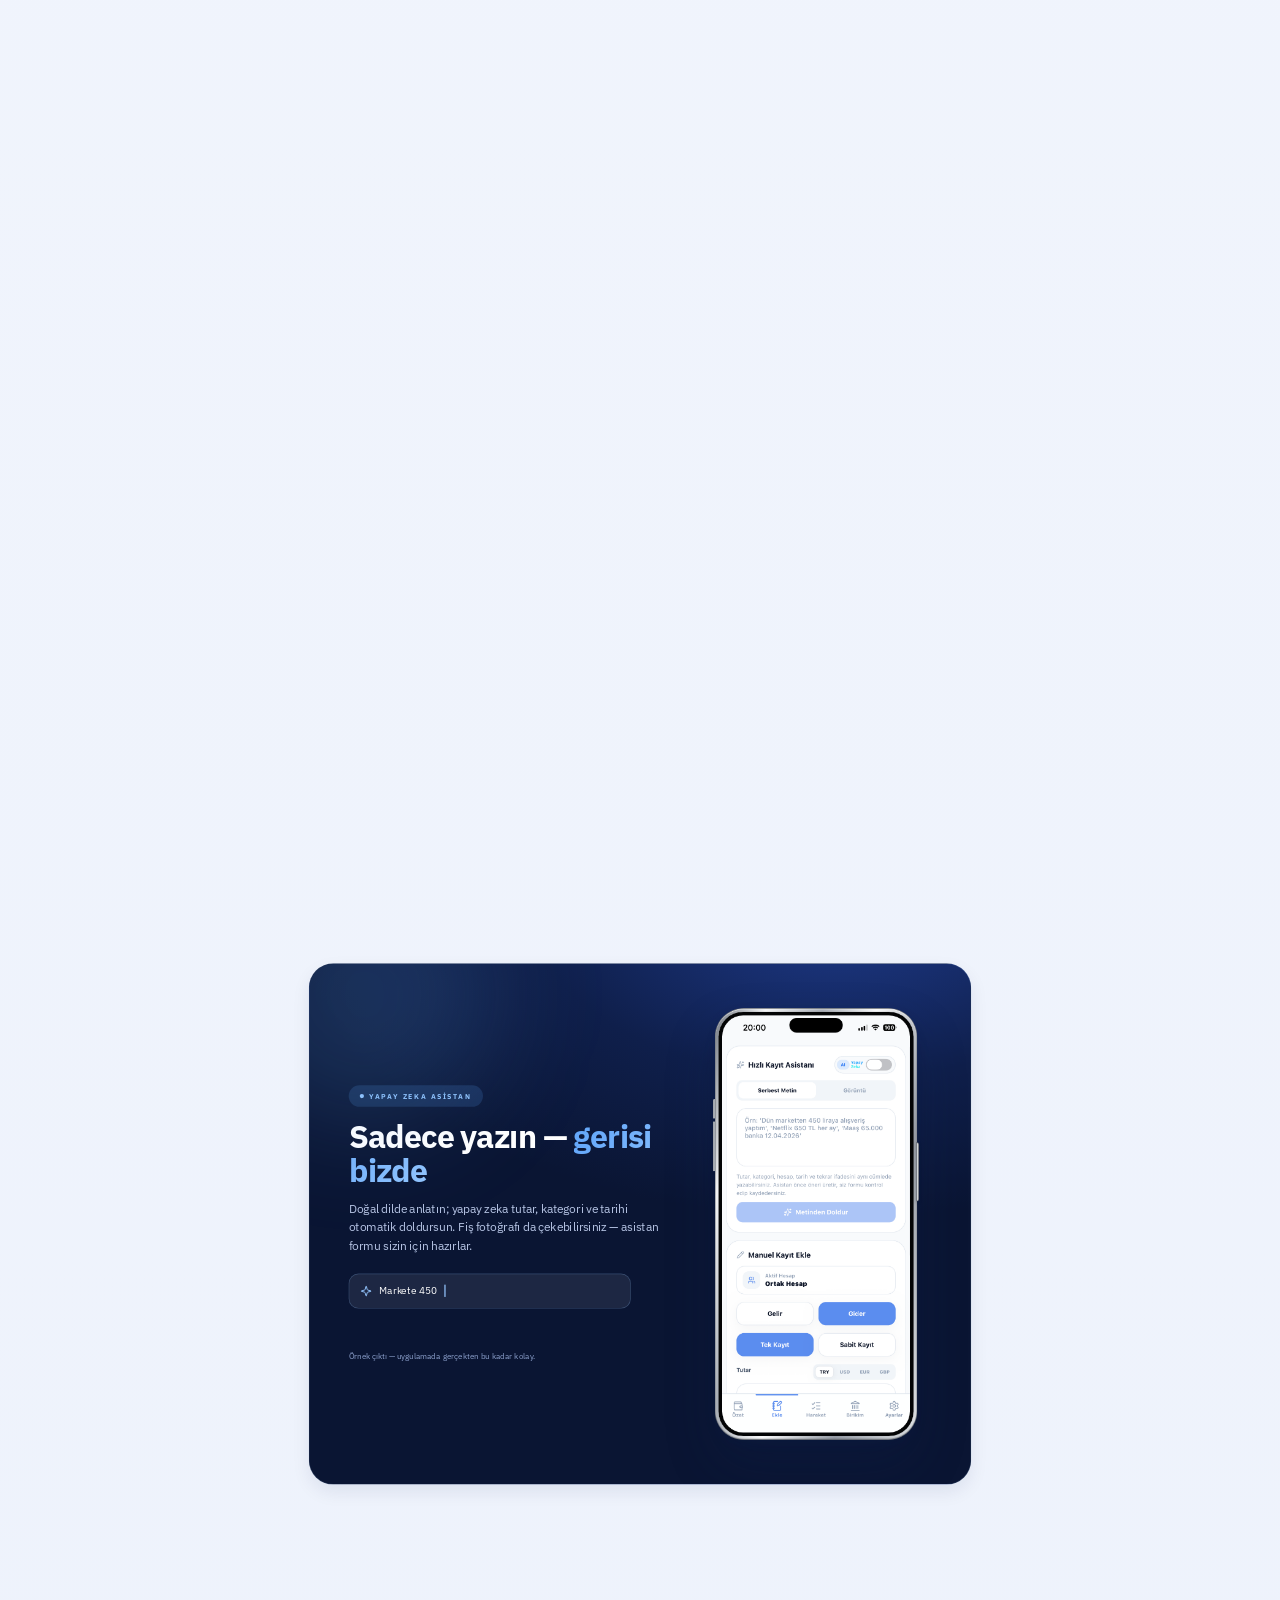
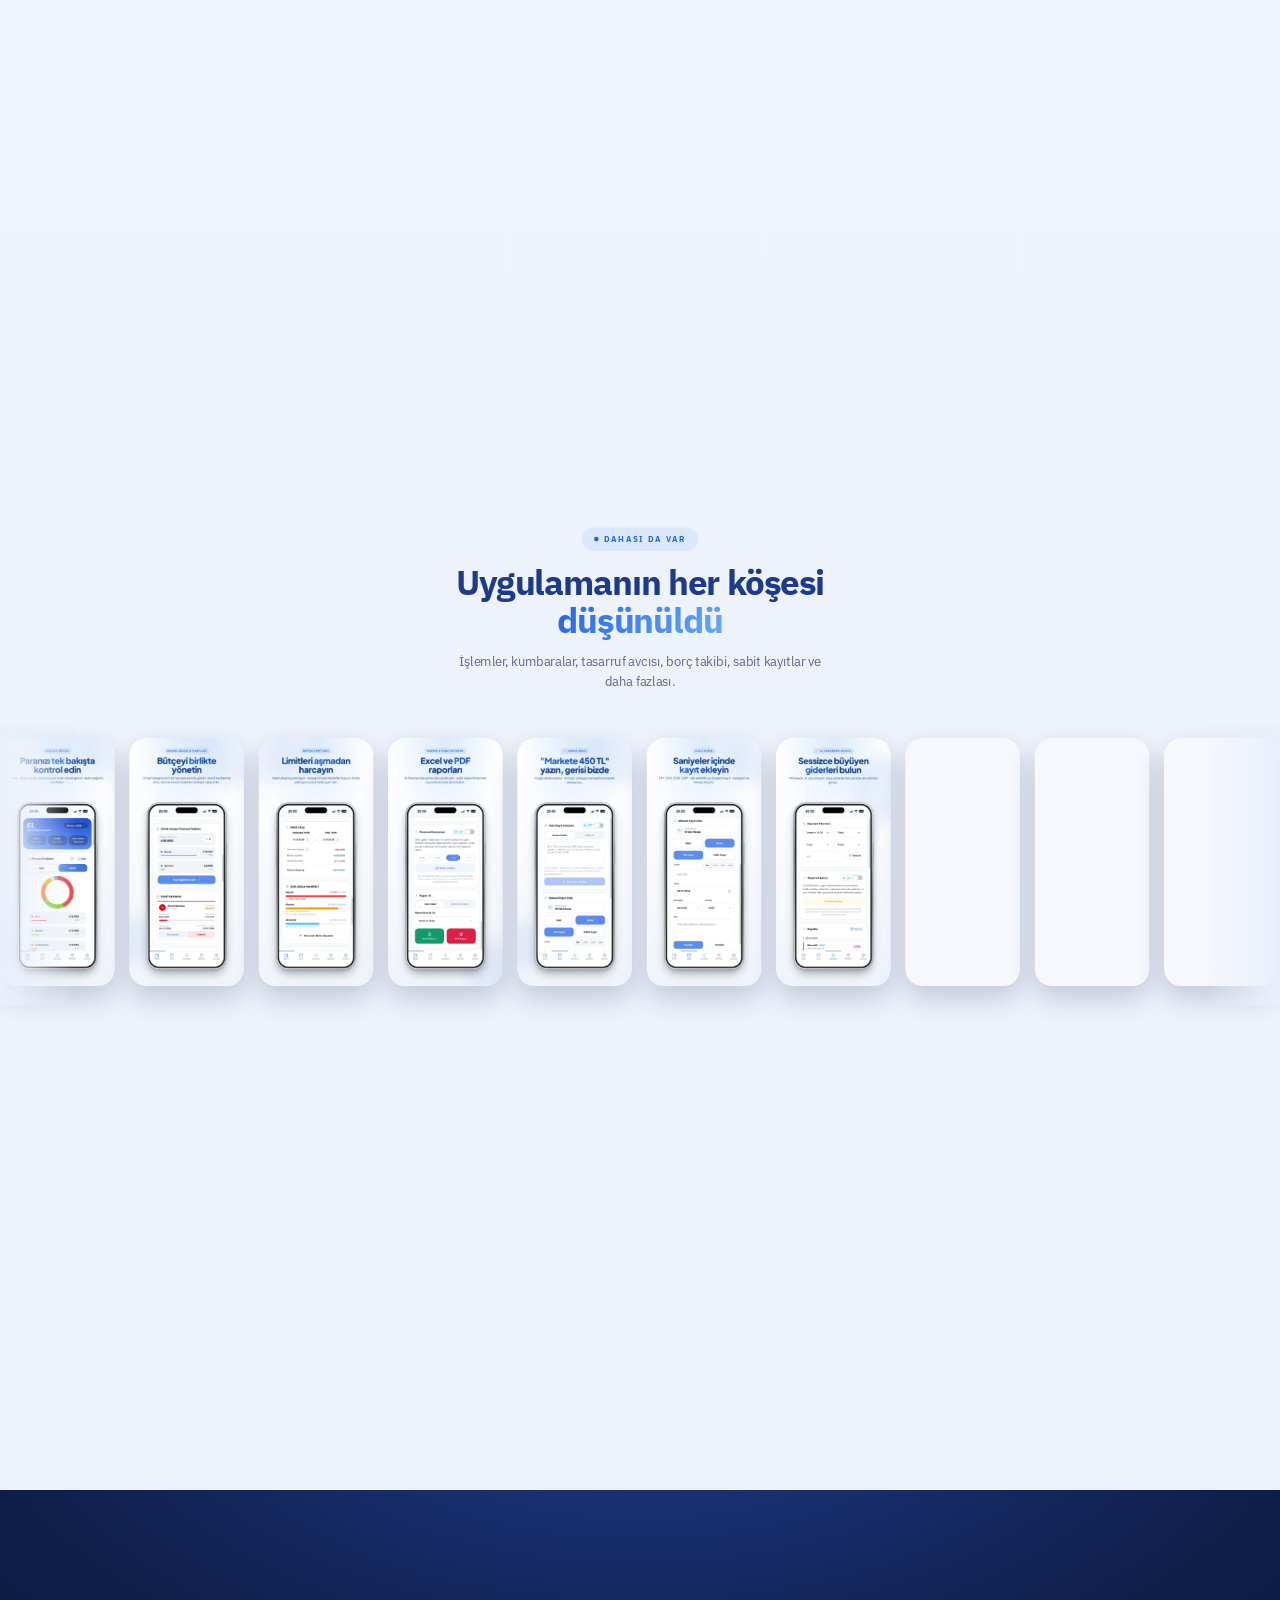
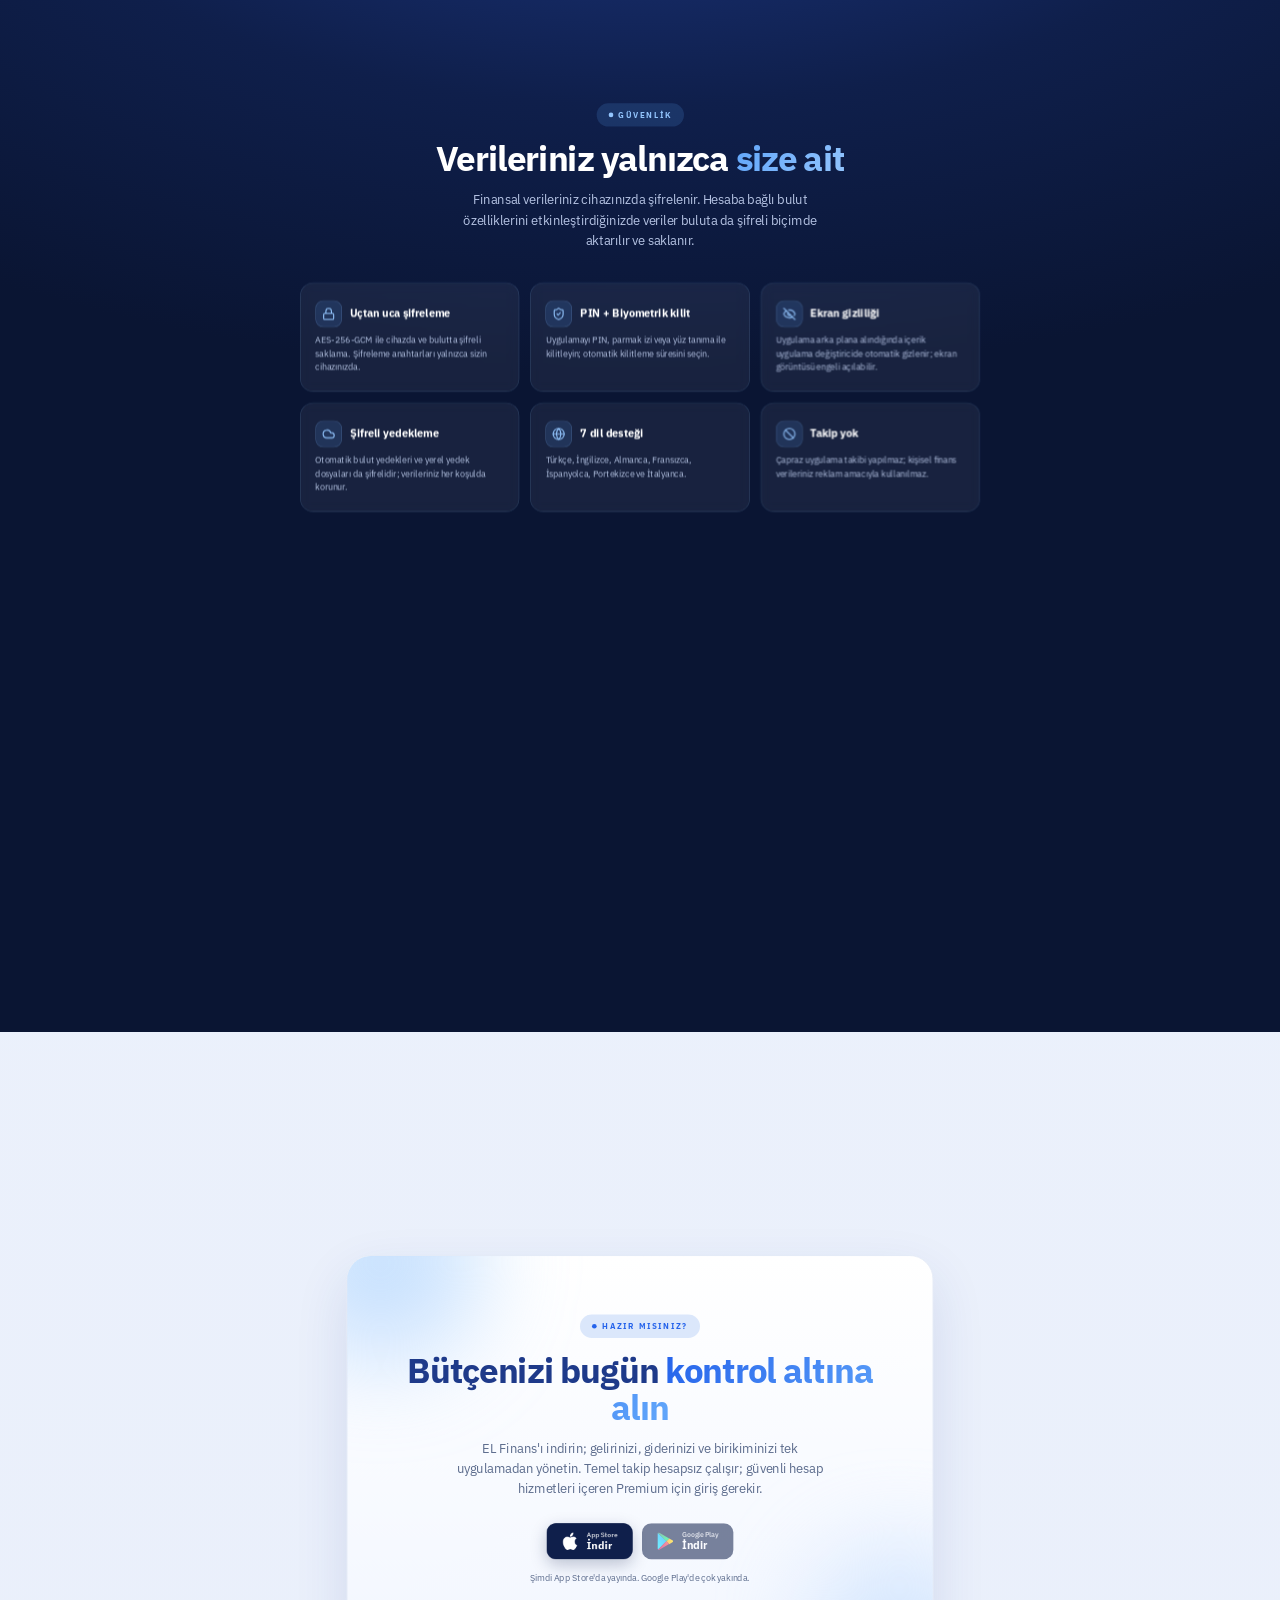
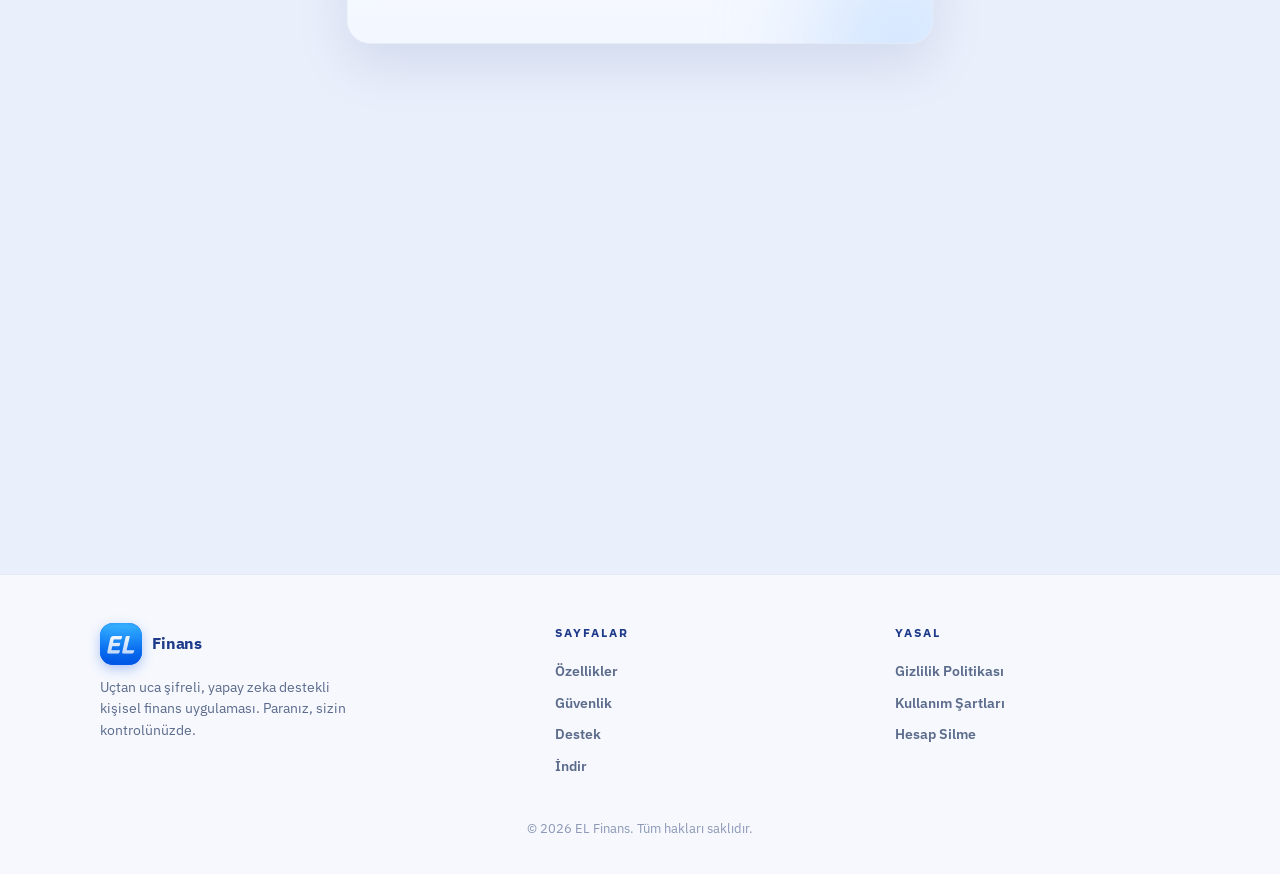
==== commit 36913779: "Simplify support privacy consent" ====
--- a/index.html
+++ b/index.html
@@ -351,6 +351,6 @@
   <div class="copy-line" data-en="© 2026 EL Finans. All rights reserved.">© 2026 EL Finans. Tüm hakları saklıdır.</div>
 </footer>
 
-<script src="script.js?v=20260720-4"></script>
+<script src="script.js?v=20260720-9"></script>
 </body>
 </html>
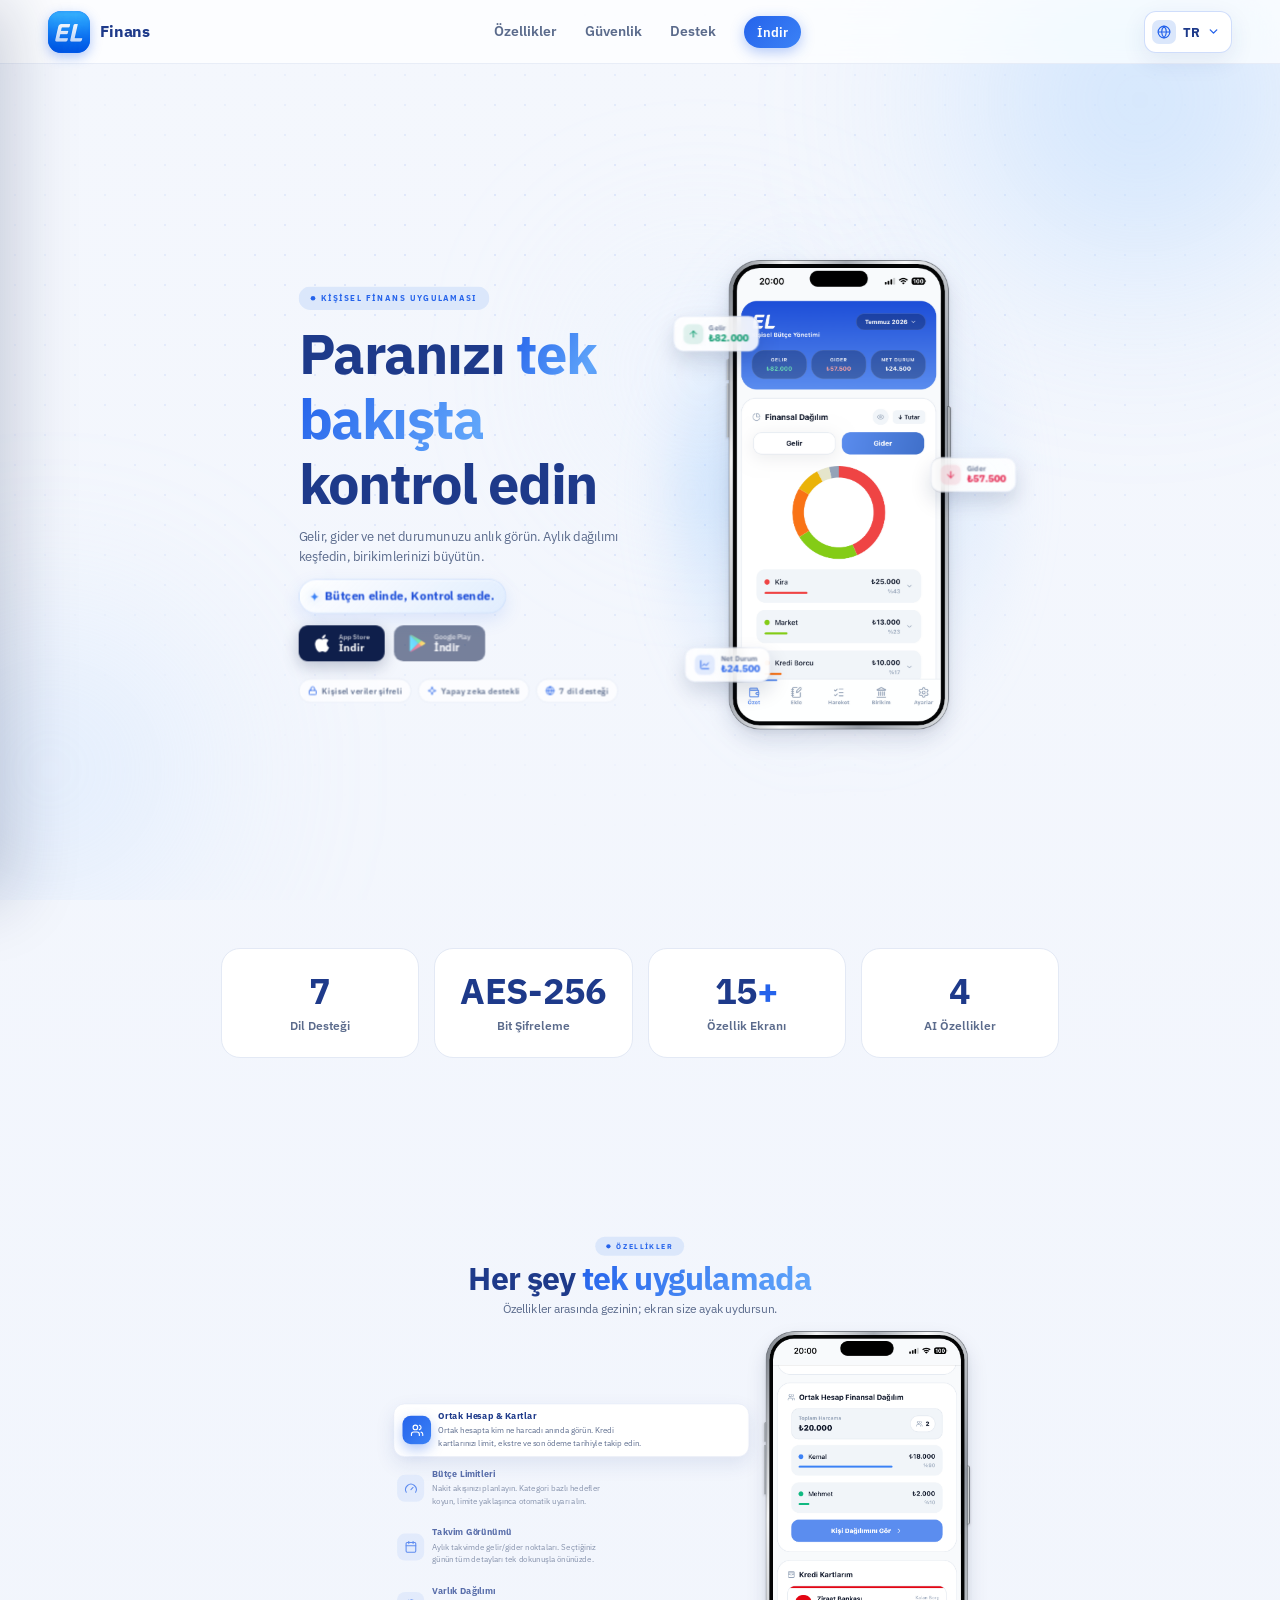
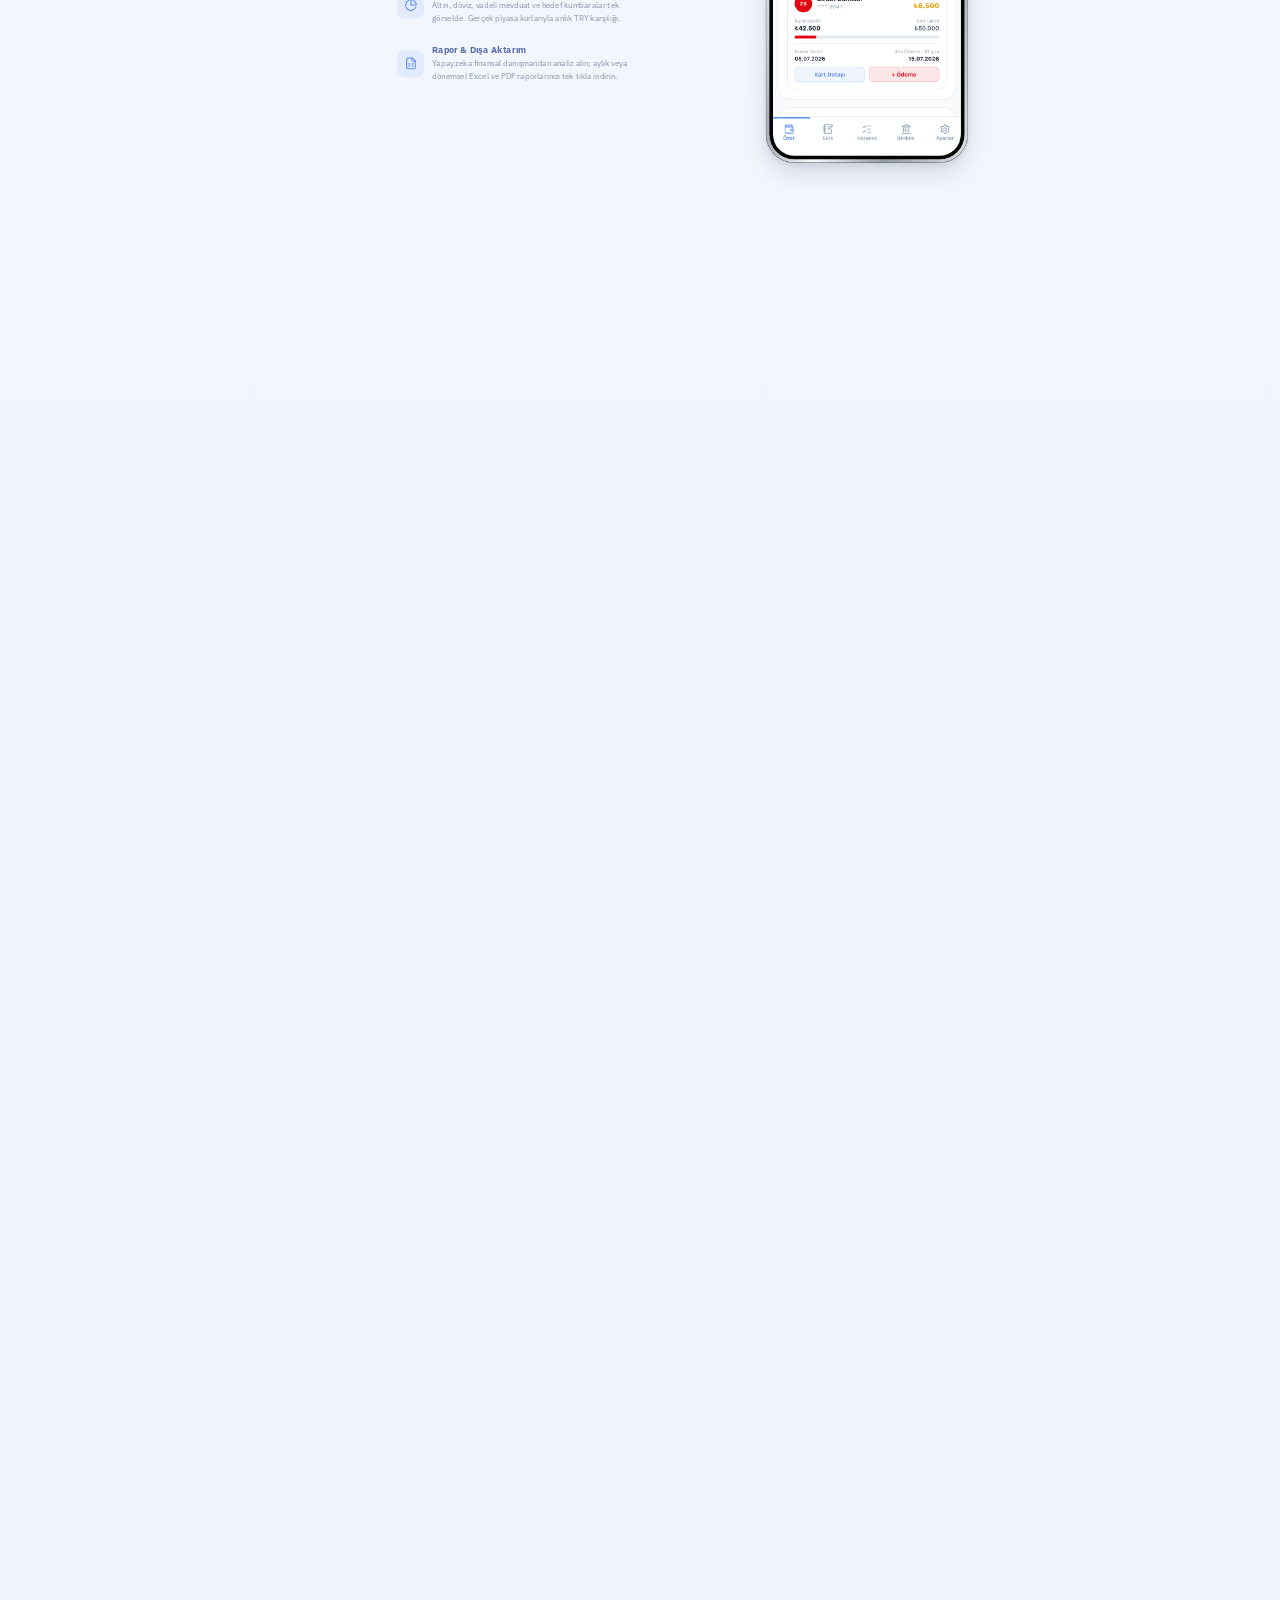
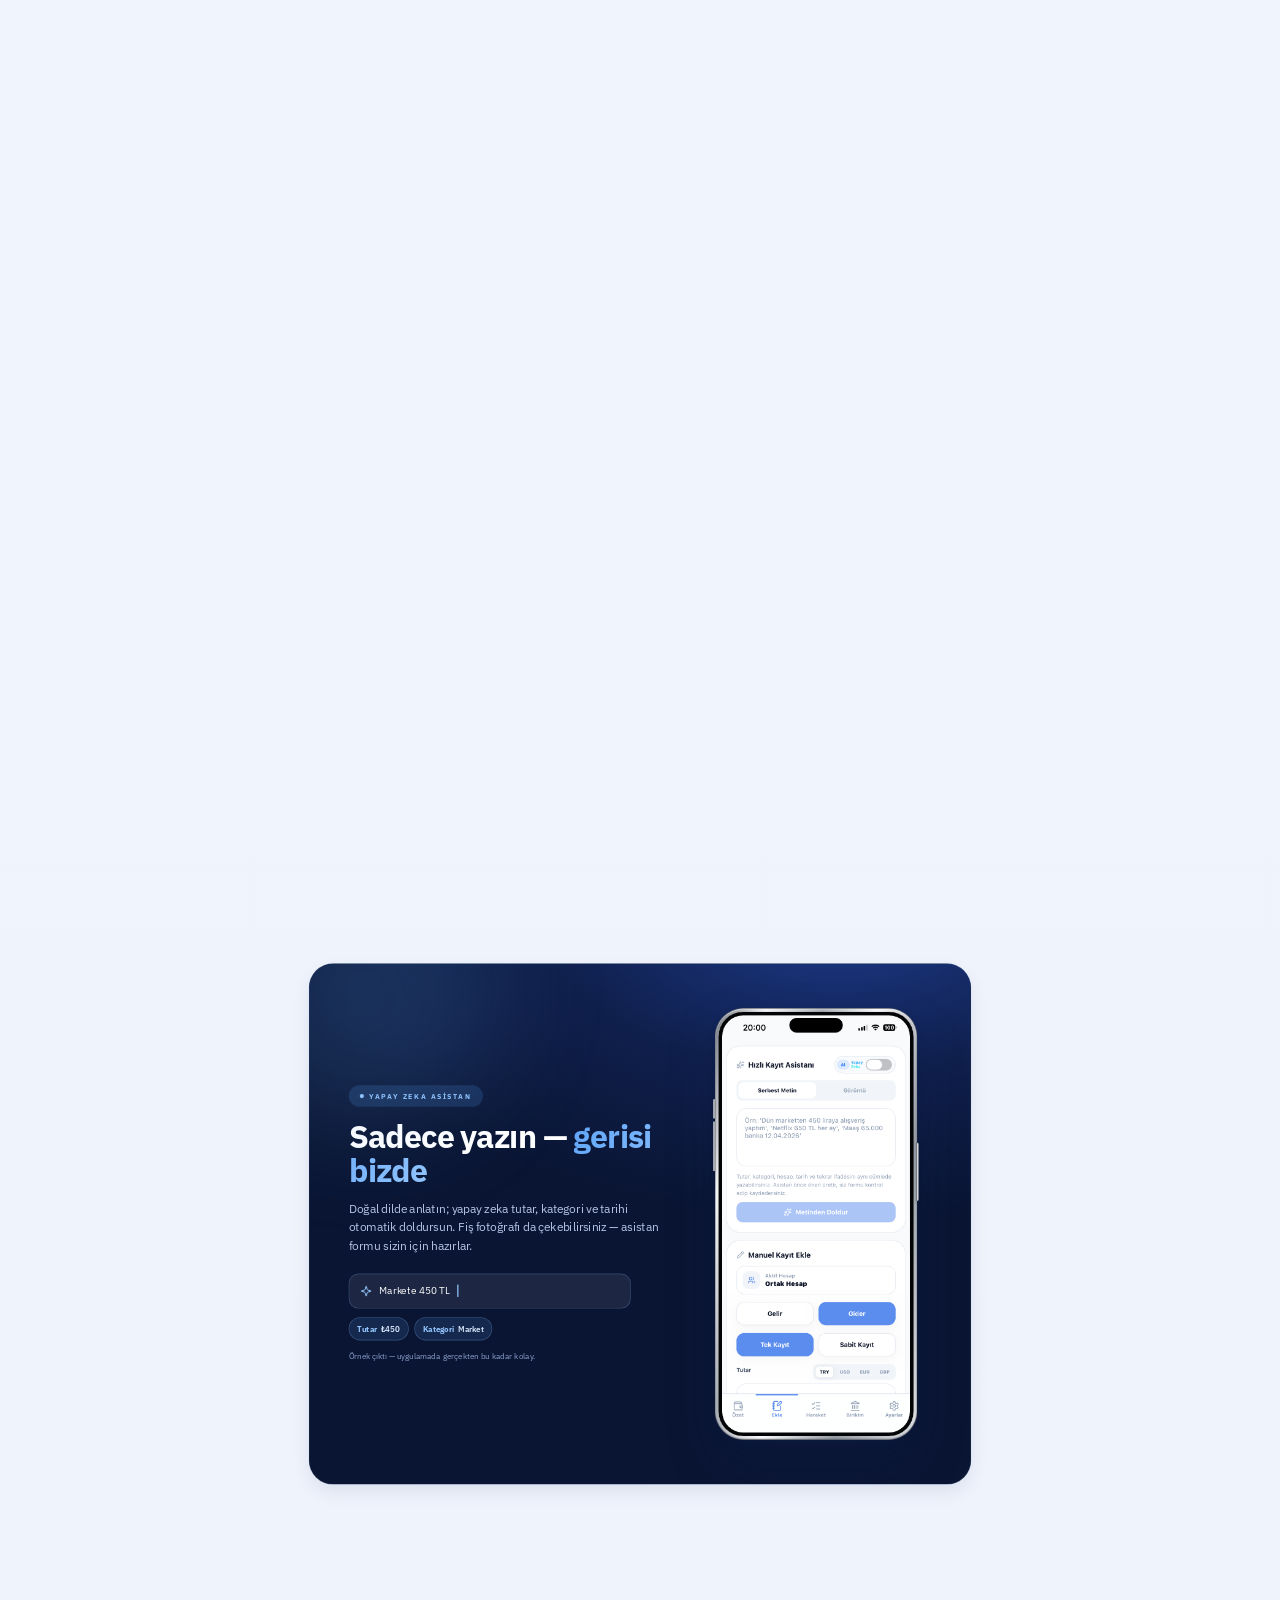
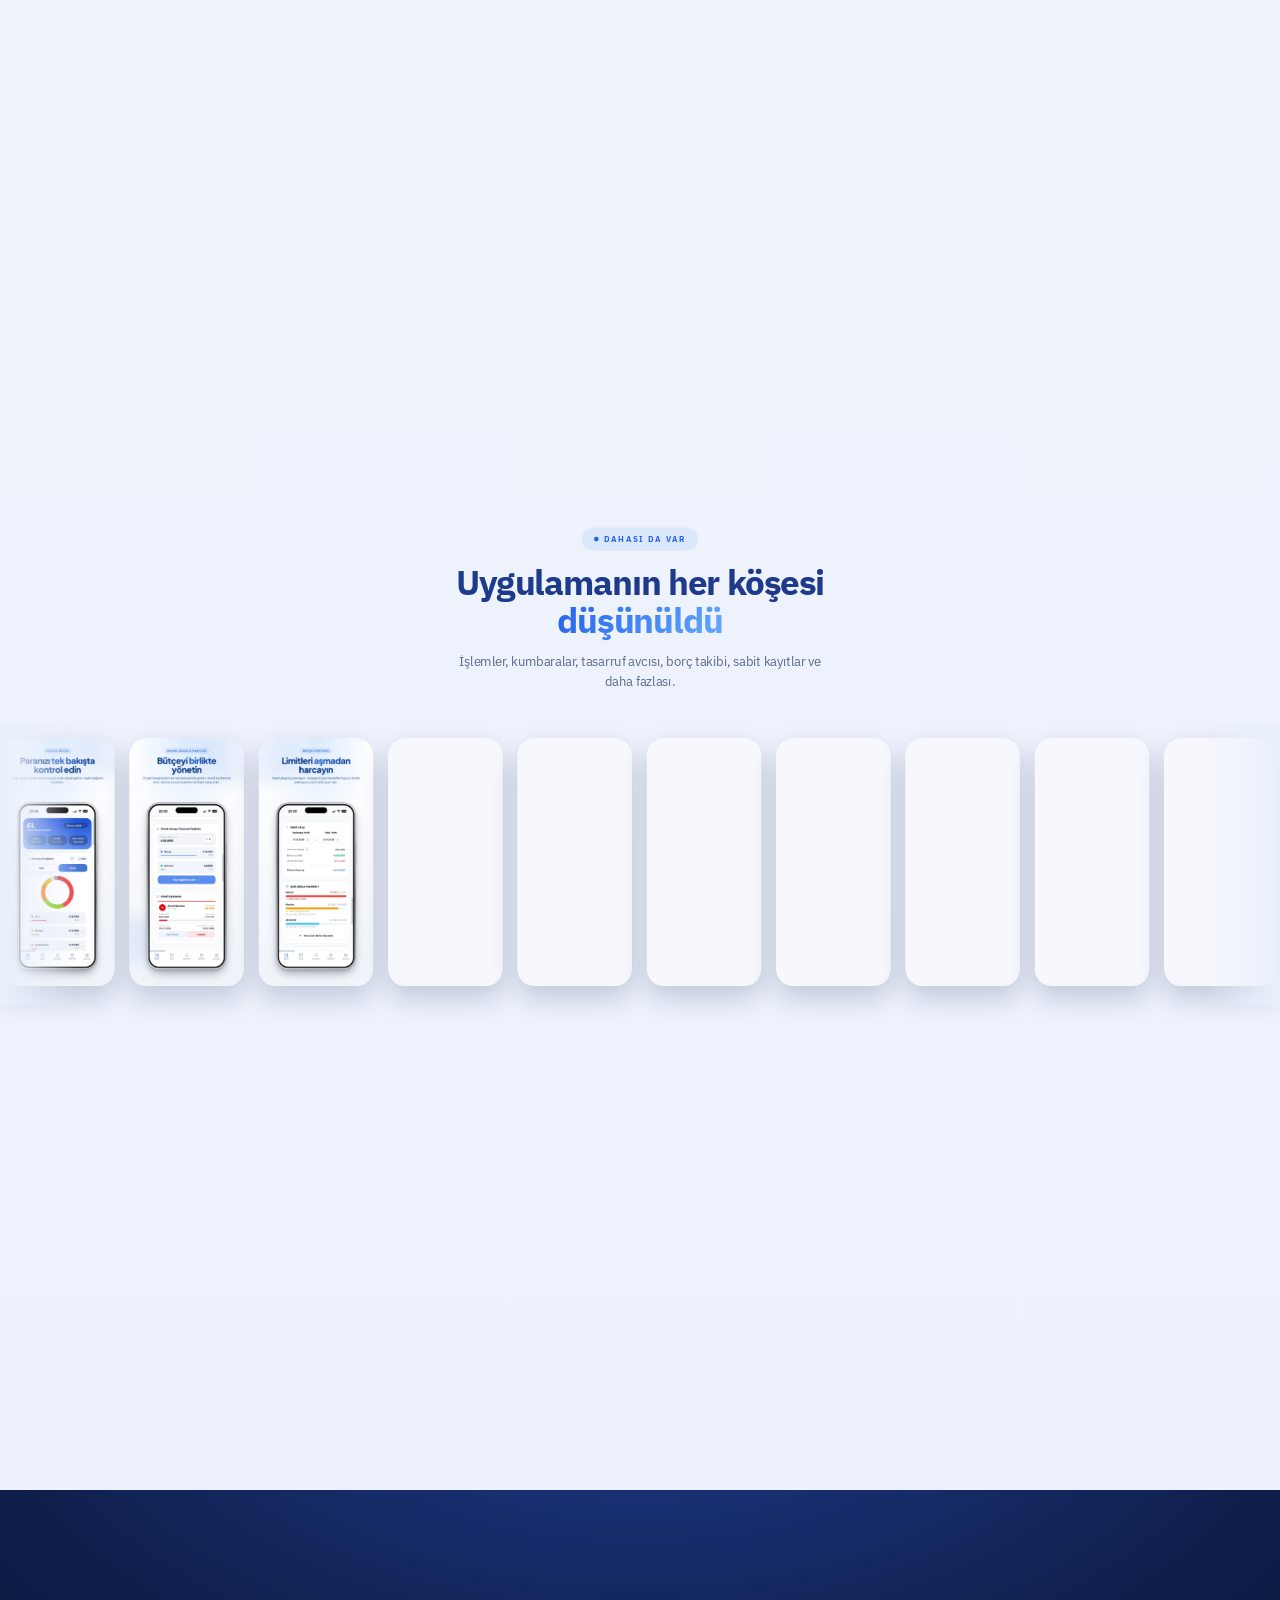
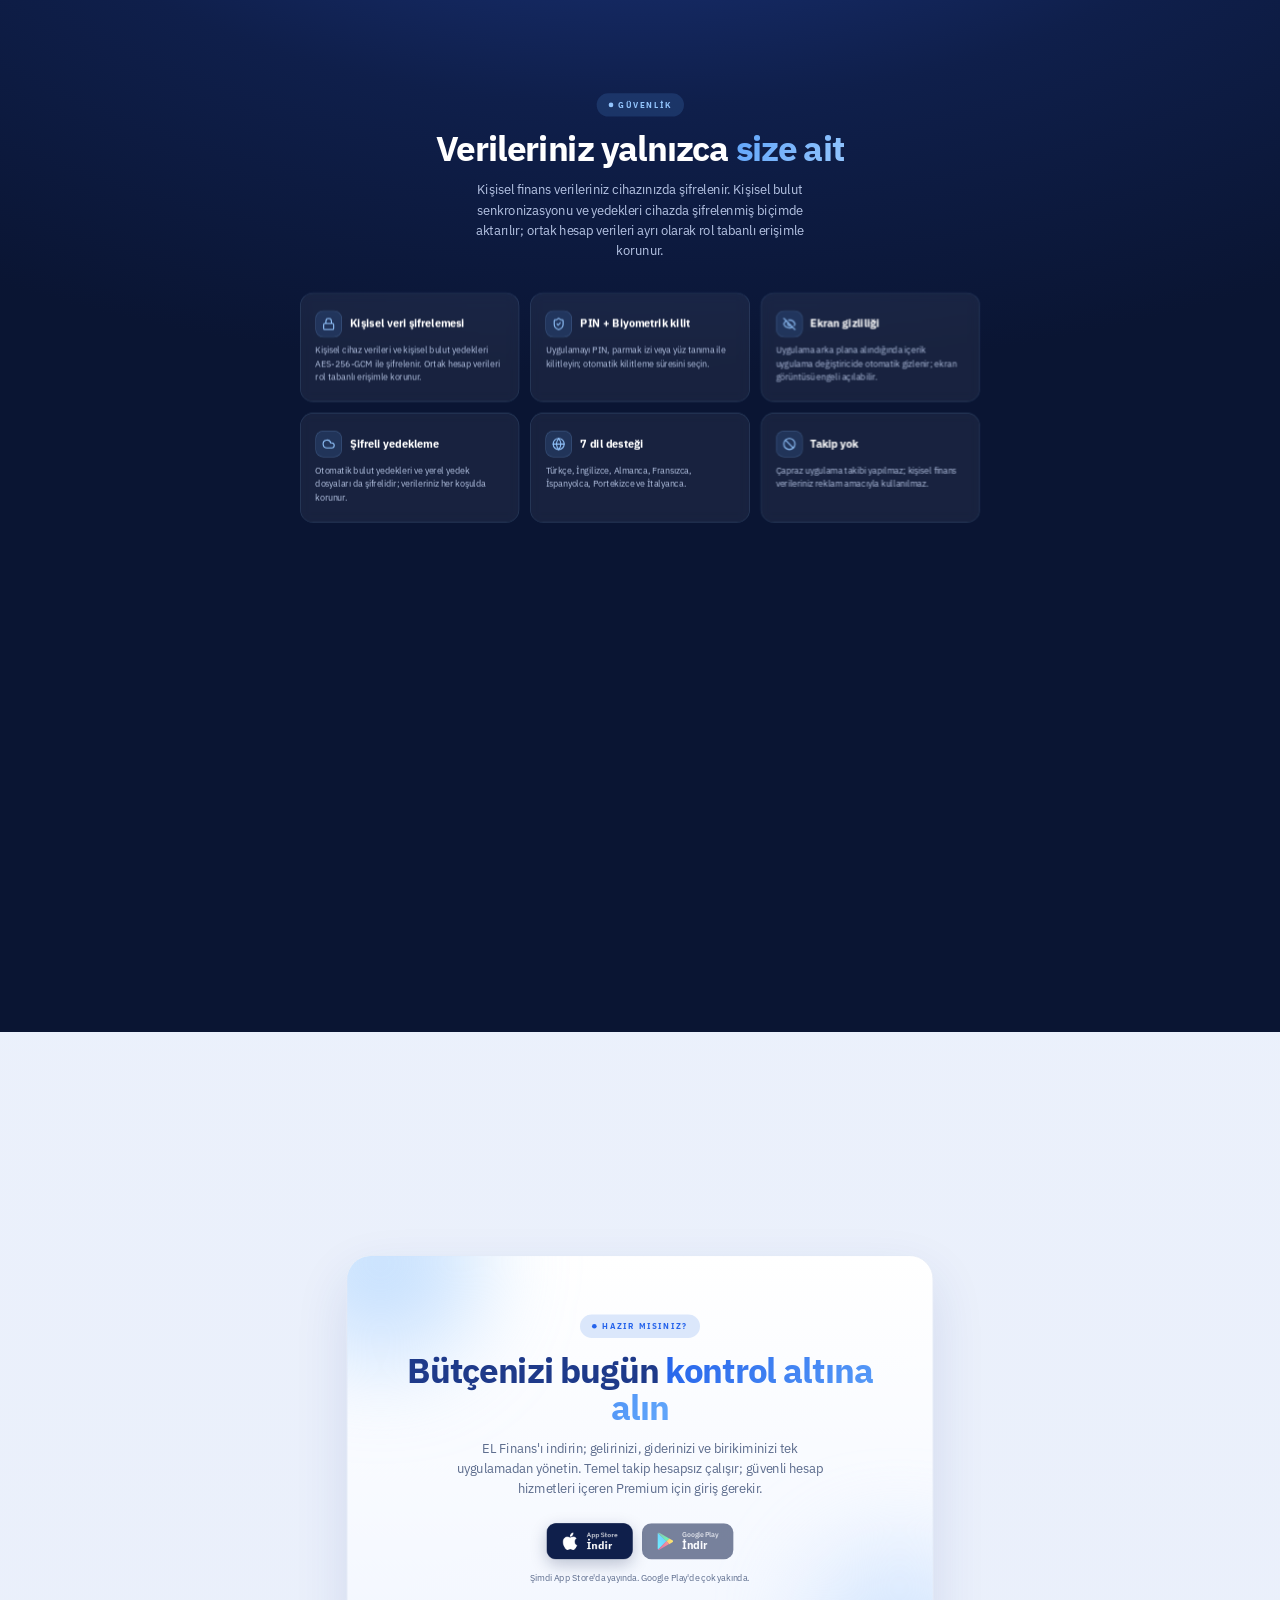
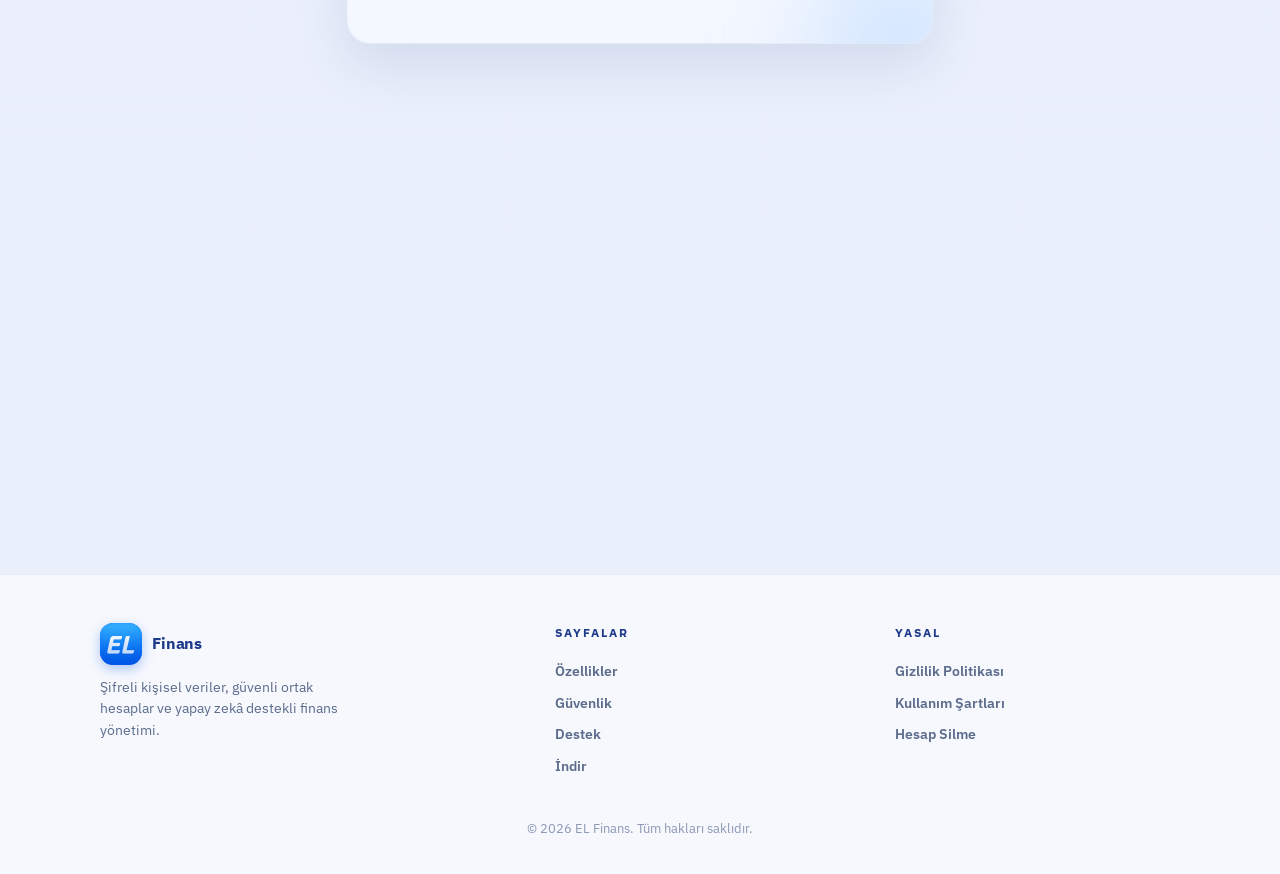
==== commit 673ed914: "Align legal content and security claims" ====
--- a/index.html
+++ b/index.html
@@ -4,9 +4,9 @@
   <meta charset="utf-8">
   <meta name="viewport" content="width=device-width, initial-scale=1">
   <title>EL Finans</title>
-  <meta name="description" content="EL Finans: gelir-gider takibi, ortak hesap, kredi kartı yönetimi, yapay zeka destekli kayıt, bütçe limitleri ve uçtan uca şifreli kişisel finans uygulaması.">
+  <meta name="description" content="EL Finans: gelir-gider takibi, rol korumalı ortak hesaplar, kredi kartı yönetimi, yapay zekâ destekli kayıt, bütçe limitleri ve şifreli kişisel veriler.">
   <meta property="og:title" content="EL Finans — Paranızı tek bakışta kontrol edin">
-  <meta property="og:description" content="Gelir, gider, birikim ve kredi kartlarınız tek uygulamada. Uçtan uca şifreli, yapay zeka destekli.">
+  <meta property="og:description" content="Gelir, gider, birikim ve kredi kartlarınız tek uygulamada. Şifreli kişisel veriler, güvenli ortak hesaplar ve yapay zekâ desteği.">
   <meta property="og:type" content="website">
   <link rel="icon" type="image/png" href="images/favicon-192.png">
   <link rel="apple-touch-icon" href="images/favicon-192.png">
@@ -77,7 +77,7 @@
         </span>
       </div>
       <ul class="trust-chips">
-        <li><svg viewBox="0 0 24 24" fill="none" stroke="currentColor" stroke-width="2" stroke-linecap="round" stroke-linejoin="round" aria-hidden="true"><rect width="18" height="11" x="3" y="11" rx="2" ry="2"/><path d="M7 11V7a5 5 0 0 1 10 0v4"/></svg><span data-en="End-to-end encrypted">Uçtan uca şifreli</span></li>
+        <li><svg viewBox="0 0 24 24" fill="none" stroke="currentColor" stroke-width="2" stroke-linecap="round" stroke-linejoin="round" aria-hidden="true"><rect width="18" height="11" x="3" y="11" rx="2" ry="2"/><path d="M7 11V7a5 5 0 0 1 10 0v4"/></svg><span data-en="Personal data encrypted">Kişisel veriler şifreli</span></li>
         <li><svg viewBox="0 0 24 24" fill="none" stroke="currentColor" stroke-width="2" stroke-linecap="round" stroke-linejoin="round" aria-hidden="true"><path d="M9.937 15.5A2 2 0 0 0 8.5 14.063l-6.135-1.582a.5.5 0 0 1 0-.962L8.5 9.936A2 2 0 0 0 9.937 8.5l1.582-6.135a.5.5 0 0 1 .963 0L14.063 8.5A2 2 0 0 0 15.5 9.937l6.135 1.581a.5.5 0 0 1 0 .964L15.5 14.063a2 2 0 0 0-1.437 1.437l-1.582 6.135a.5.5 0 0 1-.963 0z"/></svg><span data-en="AI-powered">Yapay zeka destekli</span></li>
         <li><svg viewBox="0 0 24 24" fill="none" stroke="currentColor" stroke-width="2" stroke-linecap="round" stroke-linejoin="round" aria-hidden="true"><circle cx="12" cy="12" r="10"/><path d="M2 12h20"/><path d="M12 2a15.3 15.3 0 0 1 4 10 15.3 15.3 0 0 1-4 10 15.3 15.3 0 0 1-4-10 15.3 15.3 0 0 1 4-10z"/></svg><span data-en="7 languages">7 dil desteği</span></li>
       </ul>
@@ -280,9 +280,9 @@
   <div class="security-layout viewport-layout">
   <span class="badge reveal" data-en="Security">Güvenlik</span>
   <h2 class="reveal" data-en='Your data belongs <span class="accent" style="background:linear-gradient(120deg,#60a5fa,#93c5fd);-webkit-background-clip:text;background-clip:text">only to you</span>'>Verileriniz yalnızca <span class="accent" style="background:linear-gradient(120deg,#60a5fa,#93c5fd);-webkit-background-clip:text;background-clip:text">size ait</span></h2>
-  <p class="lede reveal" data-en="Your financial data is encrypted on your device. When you enable account-based cloud features, it is also transferred and stored in encrypted form in the cloud.">Finansal verileriniz cihazınızda şifrelenir. Hesaba bağlı bulut özelliklerini etkinleştirdiğinizde veriler buluta da şifreli biçimde aktarılır ve saklanır.</p>
+  <p class="lede reveal" data-en="Your personal financial data is encrypted on your device. Personal cloud sync and backups are transferred and stored in device-encrypted form; shared-account data is separately protected by role-based access.">Kişisel finans verileriniz cihazınızda şifrelenir. Kişisel bulut senkronizasyonu ve yedekleri cihazda şifrelenmiş biçimde aktarılır; ortak hesap verileri ayrı olarak rol tabanlı erişimle korunur.</p>
   <div class="sec-grid stagger">
-    <div class="sec-card"><div class="sec-head"><div class="ic"><svg viewBox="0 0 24 24" fill="none" stroke="currentColor" stroke-width="2" stroke-linecap="round" stroke-linejoin="round" aria-hidden="true"><rect width="18" height="11" x="3" y="11" rx="2" ry="2"/><path d="M7 11V7a5 5 0 0 1 10 0v4"/></svg></div><h3 data-en="End-to-end encryption">Uçtan uca şifreleme</h3></div><p data-en="AES-256-GCM encrypted storage on device and in the cloud. Encryption keys never leave your device.">AES-256-GCM ile cihazda ve bulutta şifreli saklama. Şifreleme anahtarları yalnızca sizin cihazınızda.</p></div>
+    <div class="sec-card"><div class="sec-head"><div class="ic"><svg viewBox="0 0 24 24" fill="none" stroke="currentColor" stroke-width="2" stroke-linecap="round" stroke-linejoin="round" aria-hidden="true"><rect width="18" height="11" x="3" y="11" rx="2" ry="2"/><path d="M7 11V7a5 5 0 0 1 10 0v4"/></svg></div><h3 data-en="Personal data encryption">Kişisel veri şifrelemesi</h3></div><p data-en="Personal device data and personal cloud backups use AES-256-GCM encryption. Shared-account data is protected by role-based access.">Kişisel cihaz verileri ve kişisel bulut yedekleri AES-256-GCM ile şifrelenir. Ortak hesap verileri rol tabanlı erişimle korunur.</p></div>
     <div class="sec-card"><div class="sec-head"><div class="ic"><svg viewBox="0 0 24 24" fill="none" stroke="currentColor" stroke-width="2" stroke-linecap="round" stroke-linejoin="round" aria-hidden="true"><path d="M20 13c0 5-3.5 7.5-7.66 8.95a1 1 0 0 1-.67-.01C7.5 20.5 4 18 4 13V6a1 1 0 0 1 1-1c2 0 4.5-1.2 6.24-2.72a1.17 1.17 0 0 1 1.52 0C14.51 3.81 17 5 19 5a1 1 0 0 1 1 1z"/><path d="m9 12 2 2 4-4"/></svg></div><h3 data-en="PIN + biometric lock">PIN + Biyometrik kilit</h3></div><p data-en="Lock the app with a PIN, fingerprint or face recognition; choose the auto-lock timeout.">Uygulamayı PIN, parmak izi veya yüz tanıma ile kilitleyin; otomatik kilitleme süresini seçin.</p></div>
     <div class="sec-card"><div class="sec-head"><div class="ic"><svg viewBox="0 0 24 24" fill="none" stroke="currentColor" stroke-width="2" stroke-linecap="round" stroke-linejoin="round" aria-hidden="true"><path d="M10.733 5.076a10.744 10.744 0 0 1 11.205 6.575 1 1 0 0 1 0 .696 10.747 10.747 0 0 1-1.444 2.49"/><path d="M14.084 14.158a3 3 0 0 1-4.242-4.242"/><path d="M17.479 17.499a10.75 10.75 0 0 1-15.417-5.151 1 1 0 0 1 0-.696 10.75 10.75 0 0 1 4.446-5.143"/><path d="m2 2 20 20"/></svg></div><h3 data-en="Screen privacy">Ekran gizliliği</h3></div><p data-en="Content is hidden automatically in the app switcher when backgrounded; screenshot blocking can be enabled.">Uygulama arka plana alındığında içerik uygulama değiştiricide otomatik gizlenir; ekran görüntüsü engeli açılabilir.</p></div>
     <div class="sec-card"><div class="sec-head"><div class="ic"><svg viewBox="0 0 24 24" fill="none" stroke="currentColor" stroke-width="2" stroke-linecap="round" stroke-linejoin="round" aria-hidden="true"><path d="M17.5 19H9a7 7 0 1 1 6.71-9h1.79a4.5 4.5 0 1 1 0 9Z"/></svg></div><h3 data-en="Encrypted backups">Şifreli yedekleme</h3></div><p data-en="Automatic cloud backups and local backup files are also encrypted; your data is protected in every scenario.">Otomatik bulut yedekleri ve yerel yedek dosyaları da şifrelidir; verileriniz her koşulda korunur.</p></div>
@@ -332,7 +332,7 @@
   <div class="footer-grid">
     <div class="footer-brand">
       <a class="brand" href="/" aria-label="EL Finans"><span class="brand-mark"><img src="images/logo-nav.png" alt="" width="42" height="42"></span><span class="brand-name">Finans</span></a>
-      <p data-en="End-to-end encrypted, AI-powered personal finance app. Your money, under your control.">Uçtan uca şifreli, yapay zeka destekli kişisel finans uygulaması. Paranız, sizin kontrolünüzde.</p>
+      <p data-en="Encrypted personal data, secure shared accounts, and AI-powered finance management.">Şifreli kişisel veriler, güvenli ortak hesaplar ve yapay zekâ destekli finans yönetimi.</p>
     </div>
     <div class="footer-col">
       <h4 data-en="Pages">Sayfalar</h4>
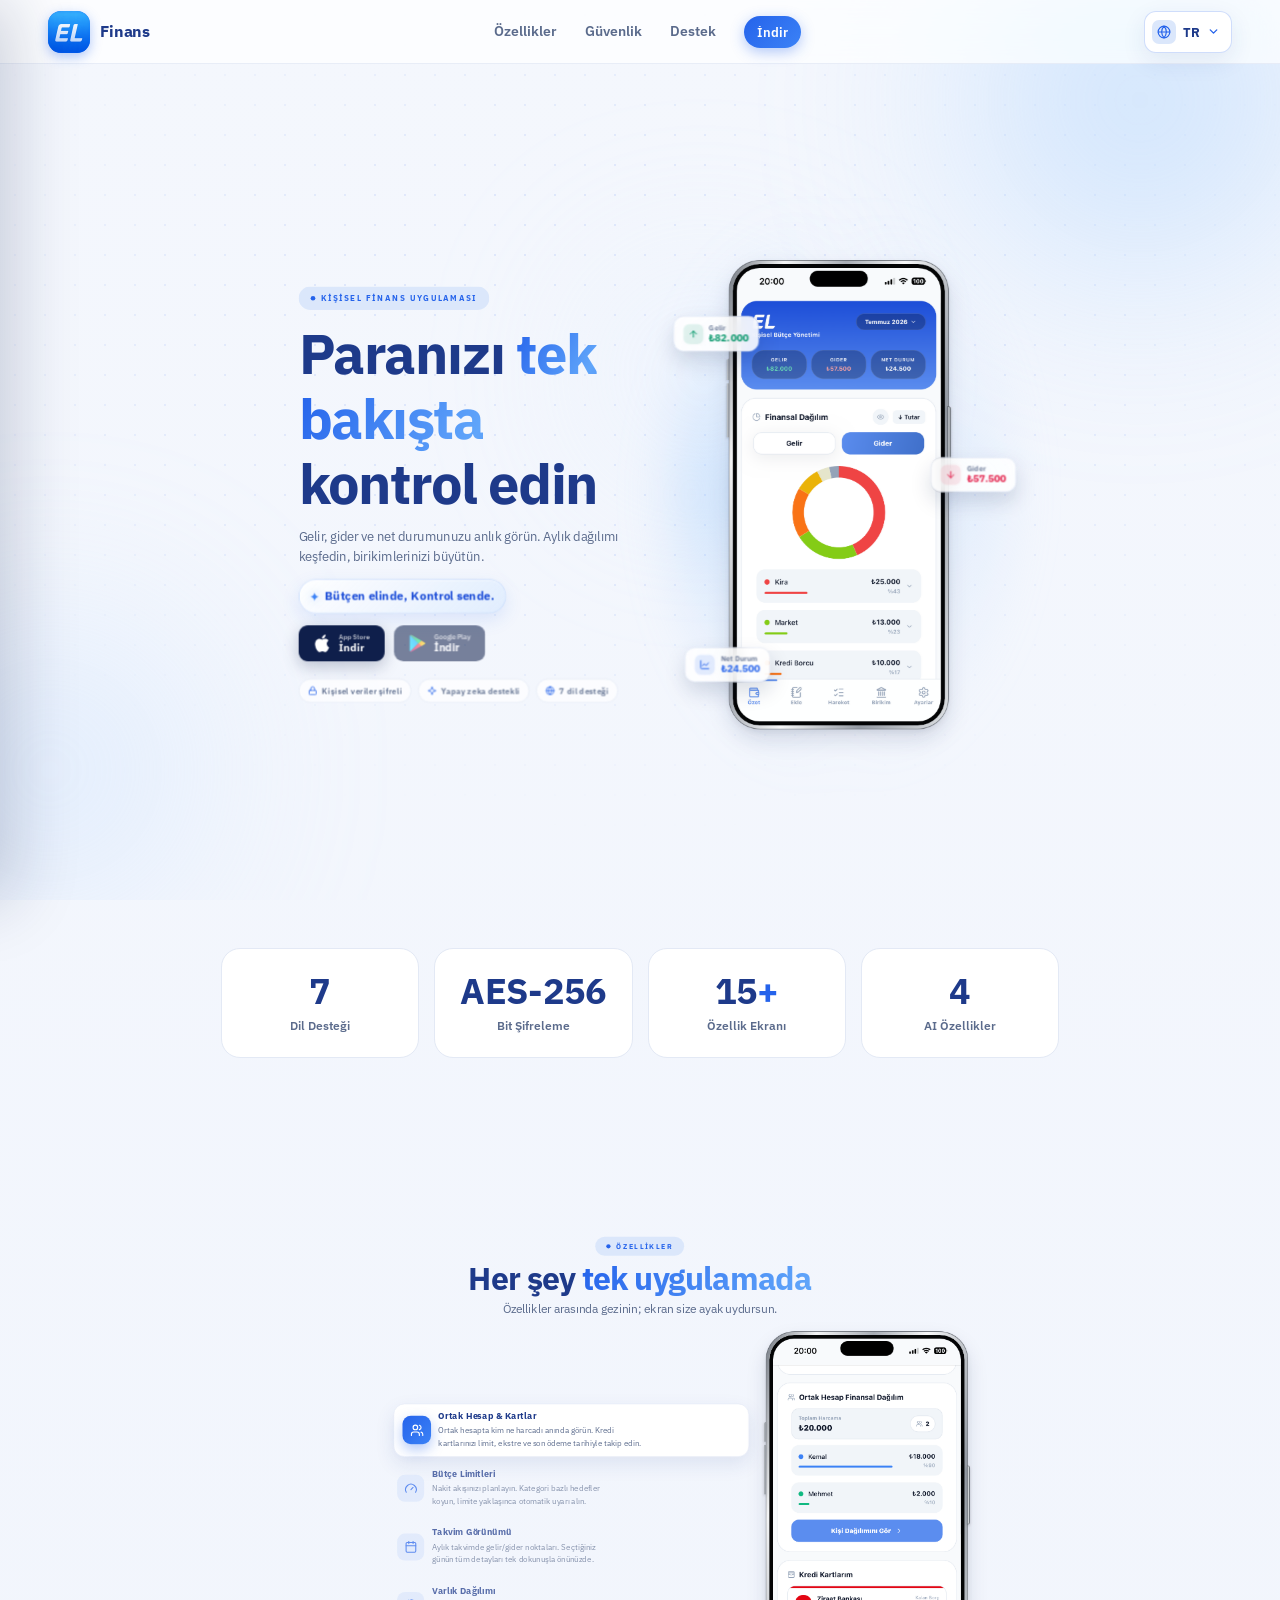
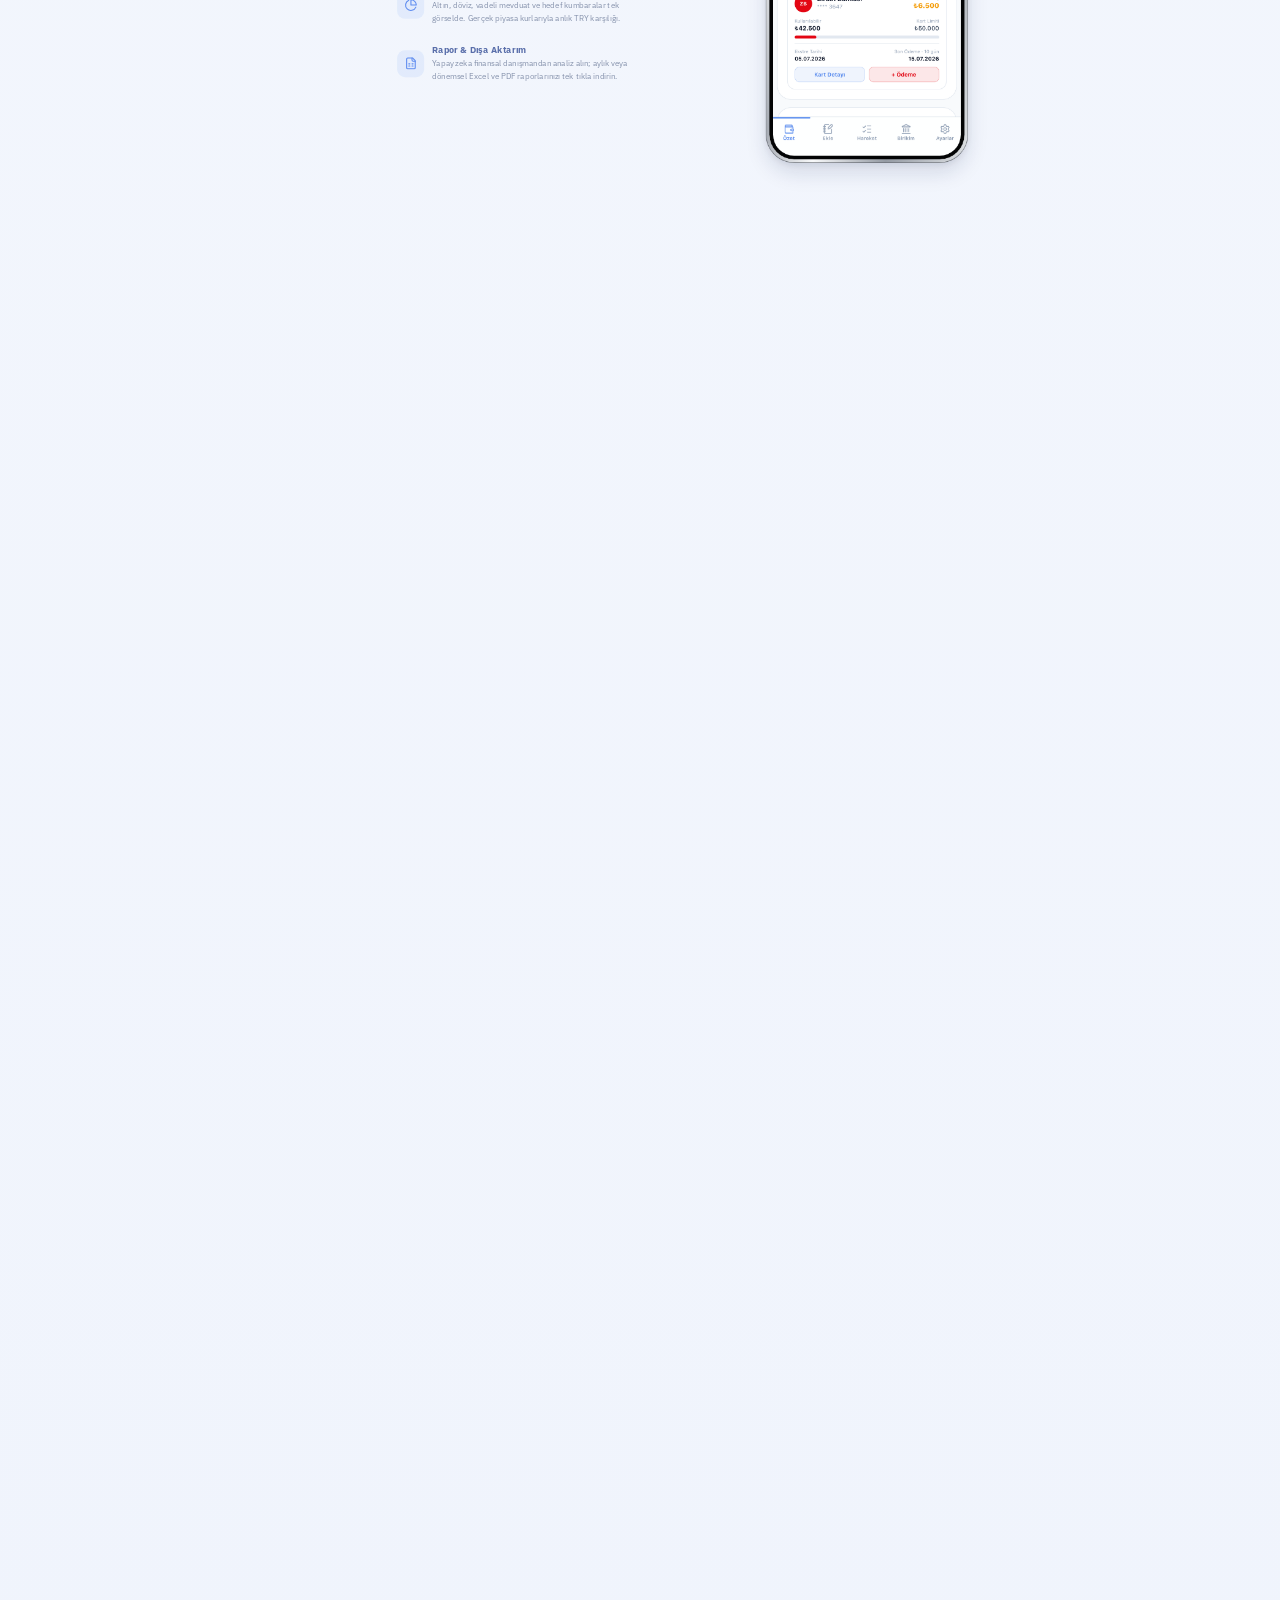
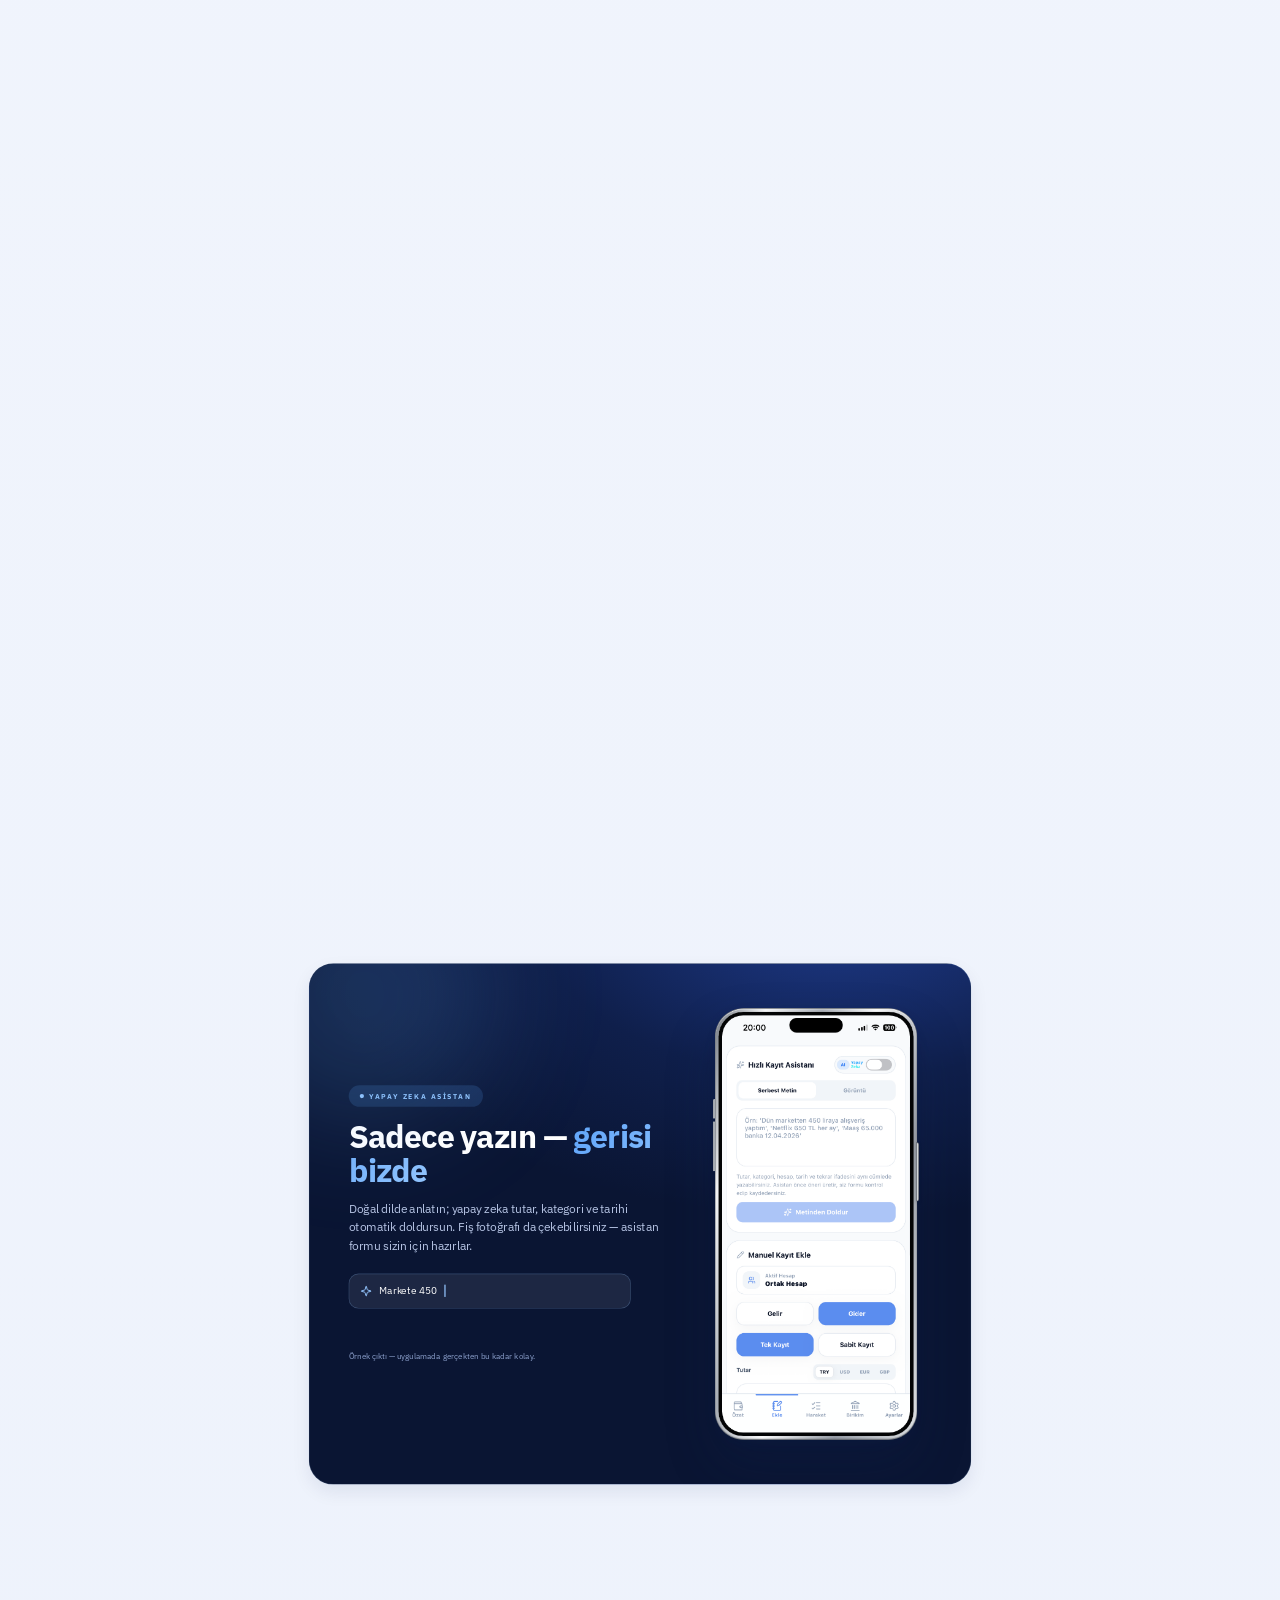
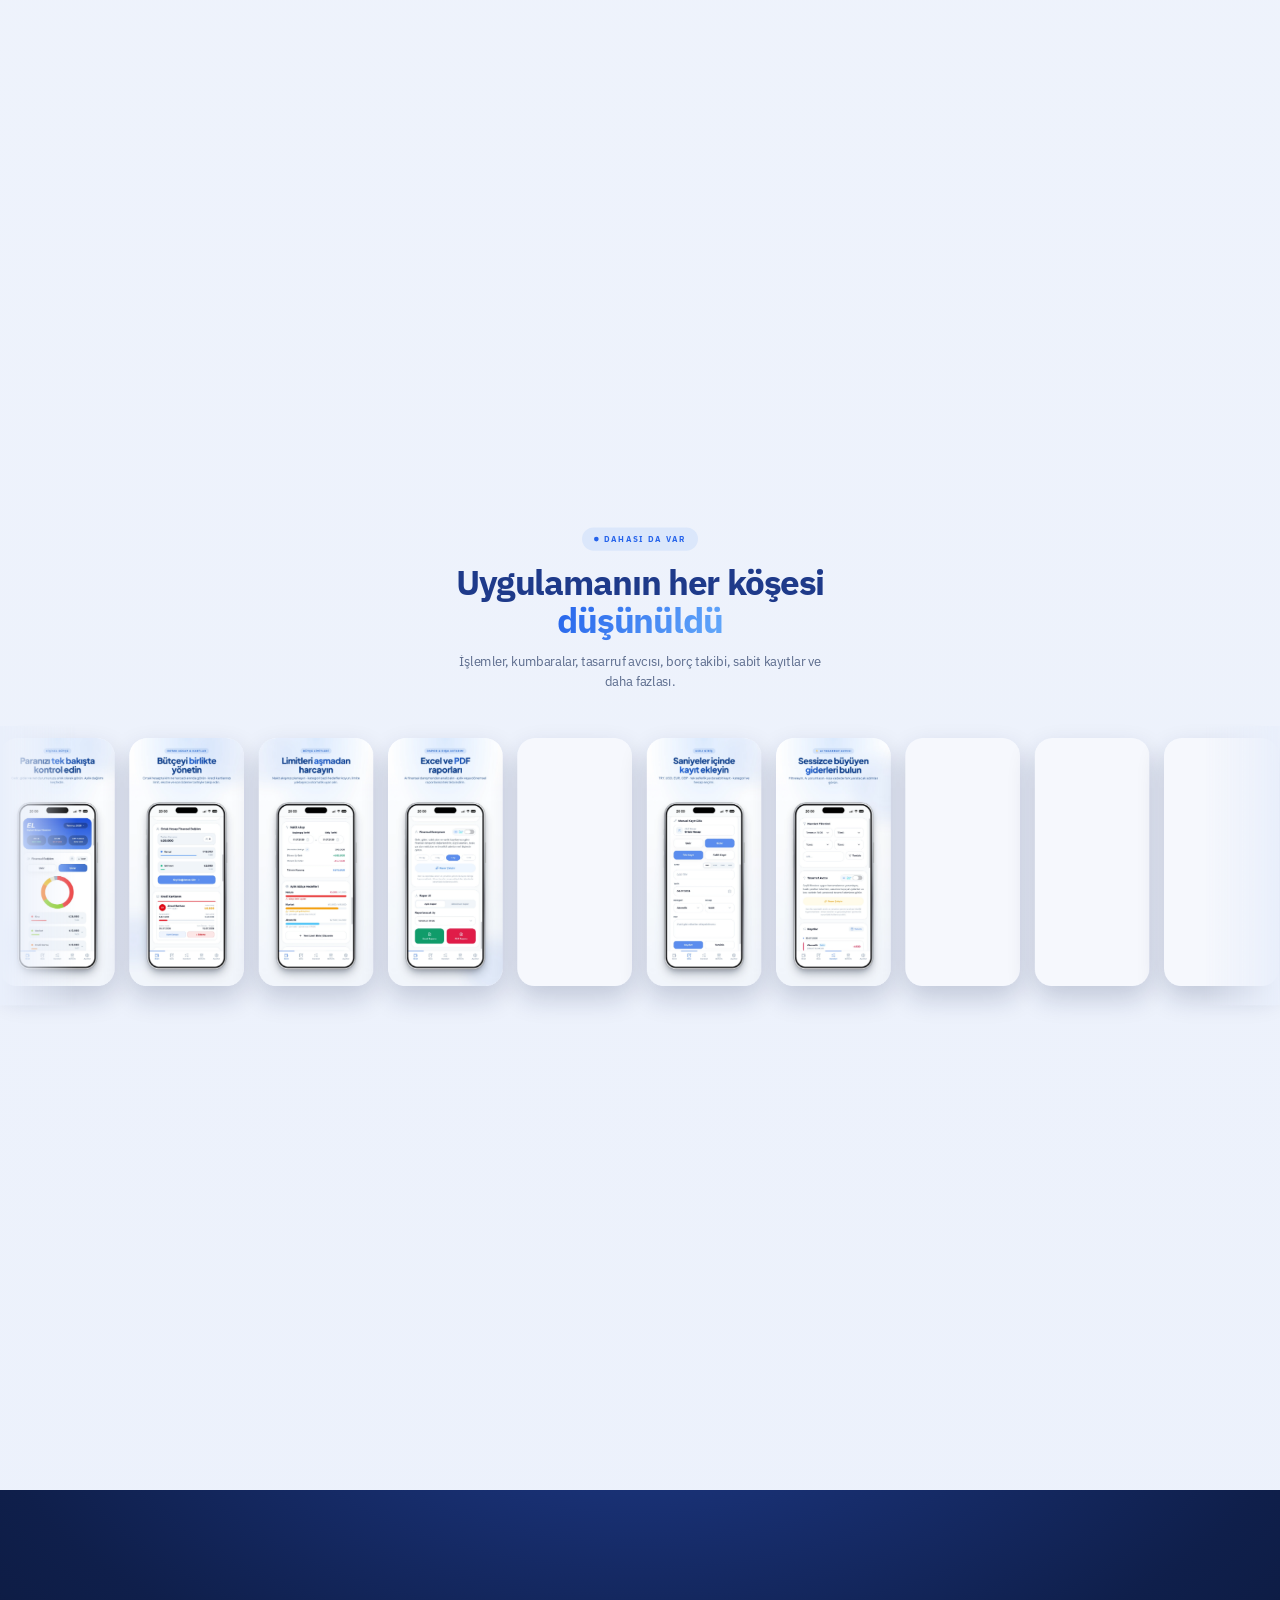
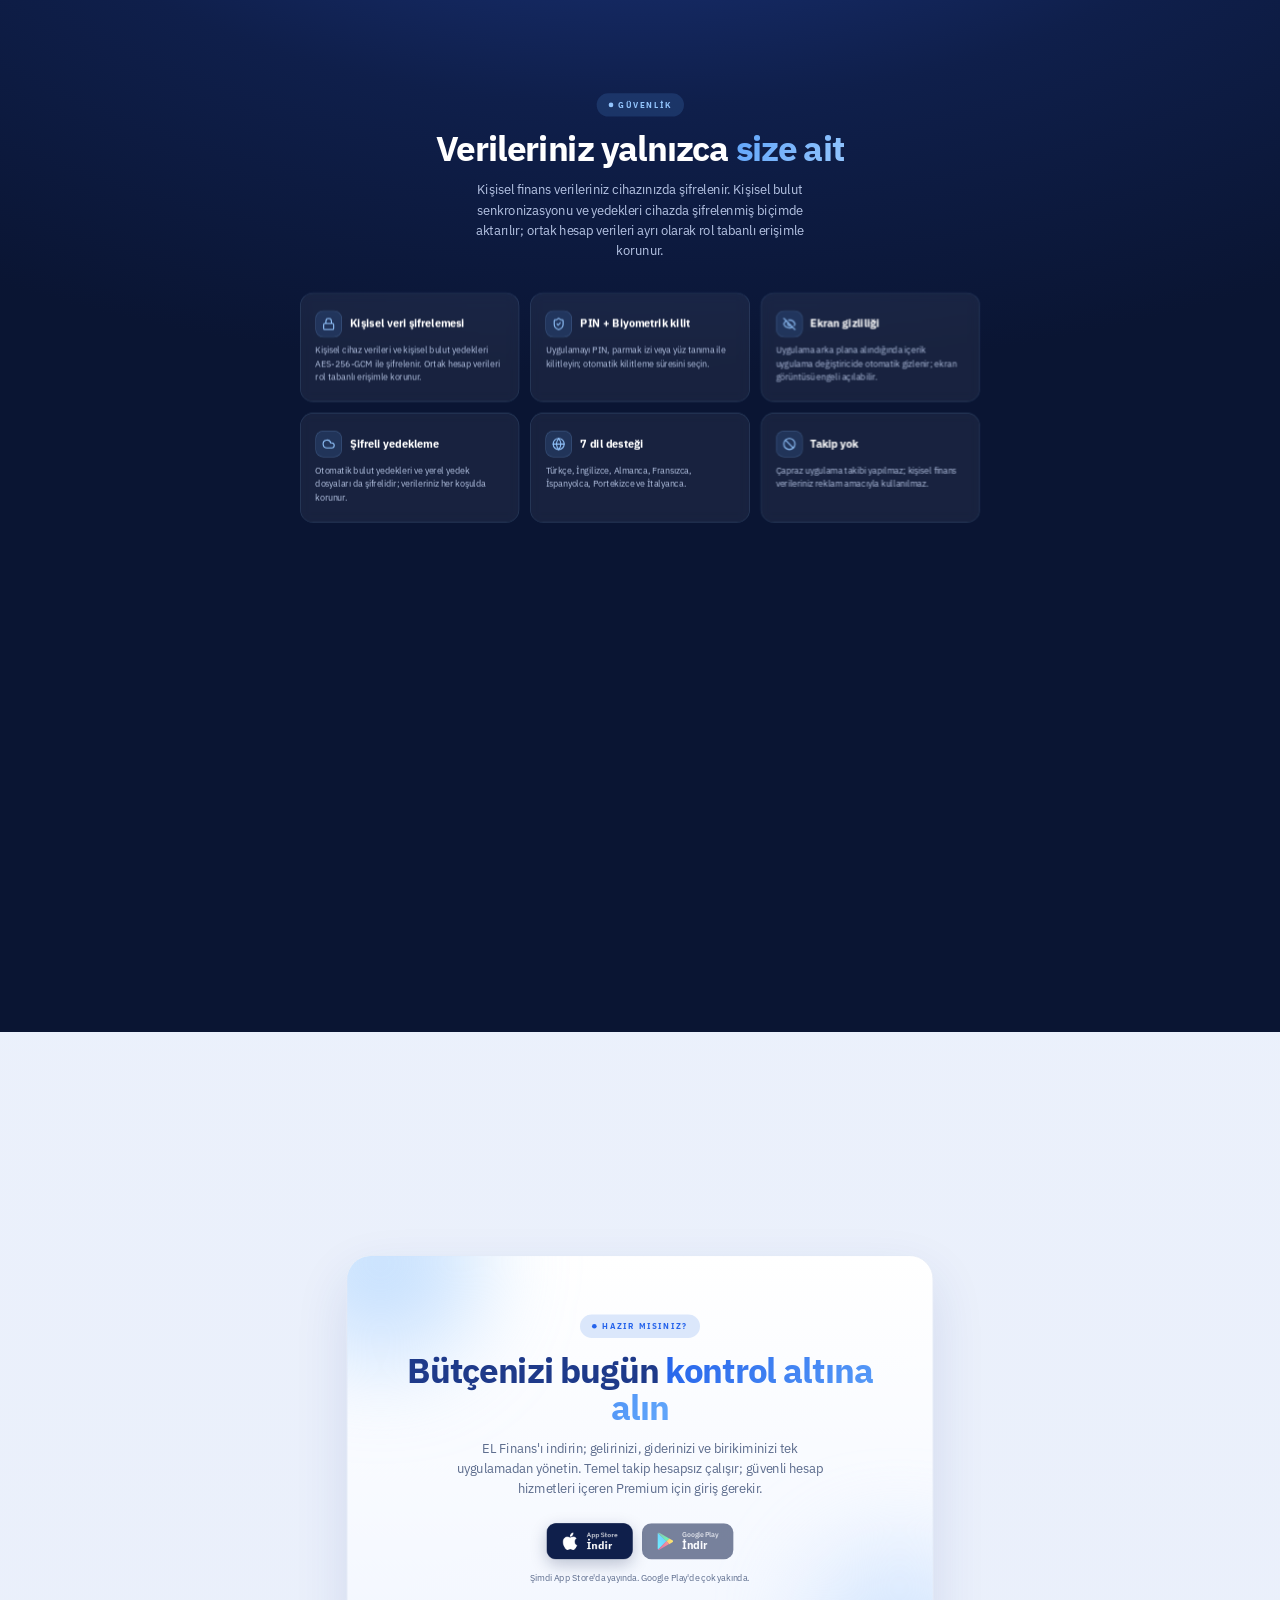
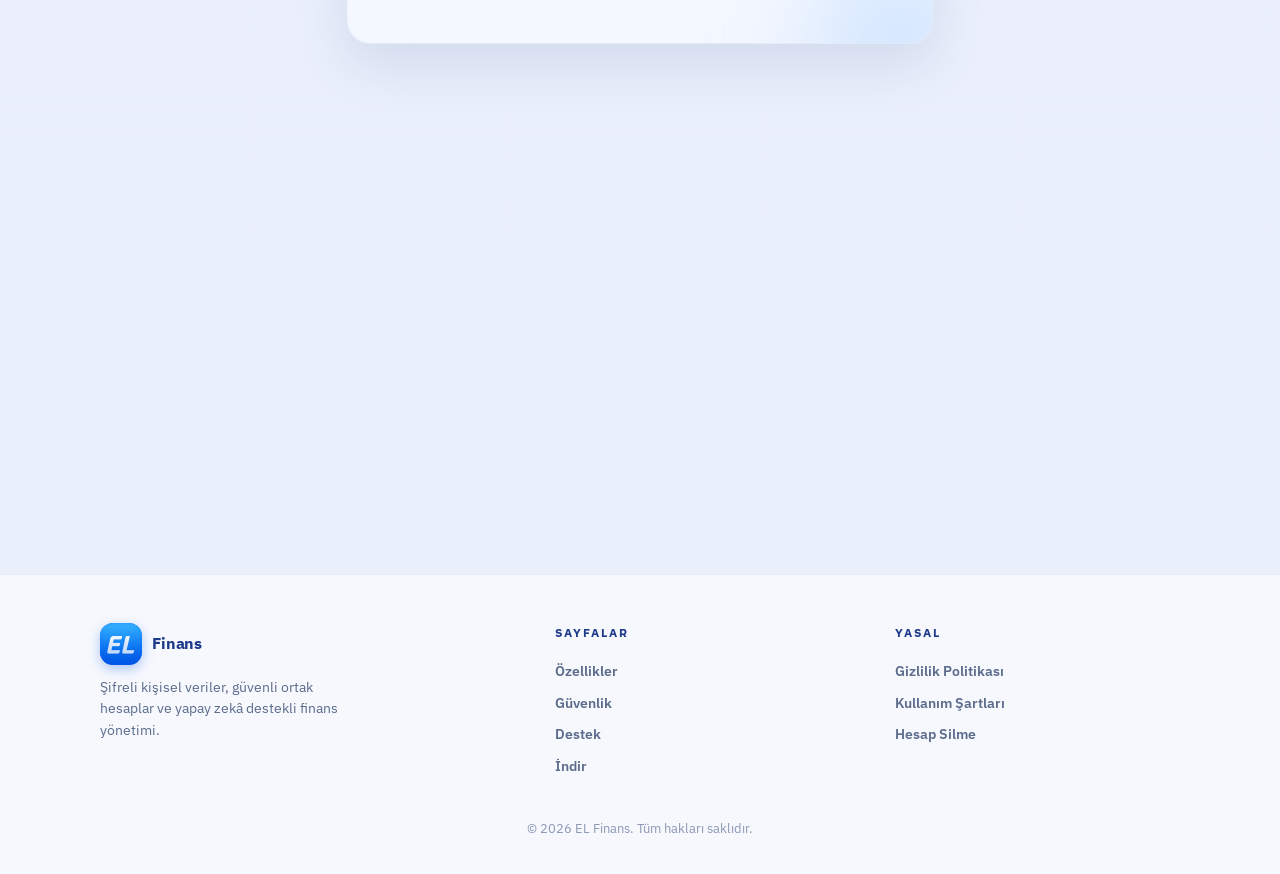
==== commit 95f5c588: "Stabilize gallery marquee speed" ====
--- a/index.html
+++ b/index.html
@@ -13,7 +13,7 @@
   <link rel="preconnect" href="https://fonts.googleapis.com">
   <link rel="preconnect" href="https://fonts.gstatic.com" crossorigin>
   <link href="https://fonts.googleapis.com/css2?family=IBM+Plex+Sans:wght@400;500;600;700&display=swap" rel="stylesheet">
-  <link rel="stylesheet" href="style.css?v=20260720-12">
+  <link rel="stylesheet" href="style.css?v=20260721-13">
 </head>
 <body>
 
@@ -351,6 +351,6 @@
   <div class="copy-line" data-en="© 2026 EL Finans. All rights reserved.">© 2026 EL Finans. Tüm hakları saklıdır.</div>
 </footer>
 
-<script src="script.js?v=20260720-9"></script>
+<script src="script.js?v=20260721-10"></script>
 </body>
 </html>
--- a/style.css
+++ b/style.css
@@ -801,7 +801,7 @@
 .marquee-track {
   display: flex; gap: 22px; padding-right: 22px;
   flex-shrink: 0;
-  animation: galleryMarquee 48s linear infinite;
+  animation: galleryMarquee var(--gallery-marquee-duration, 54s) linear infinite;
   will-change: transform;
 }
 .marquee:hover .marquee-track { animation-play-state: paused; }
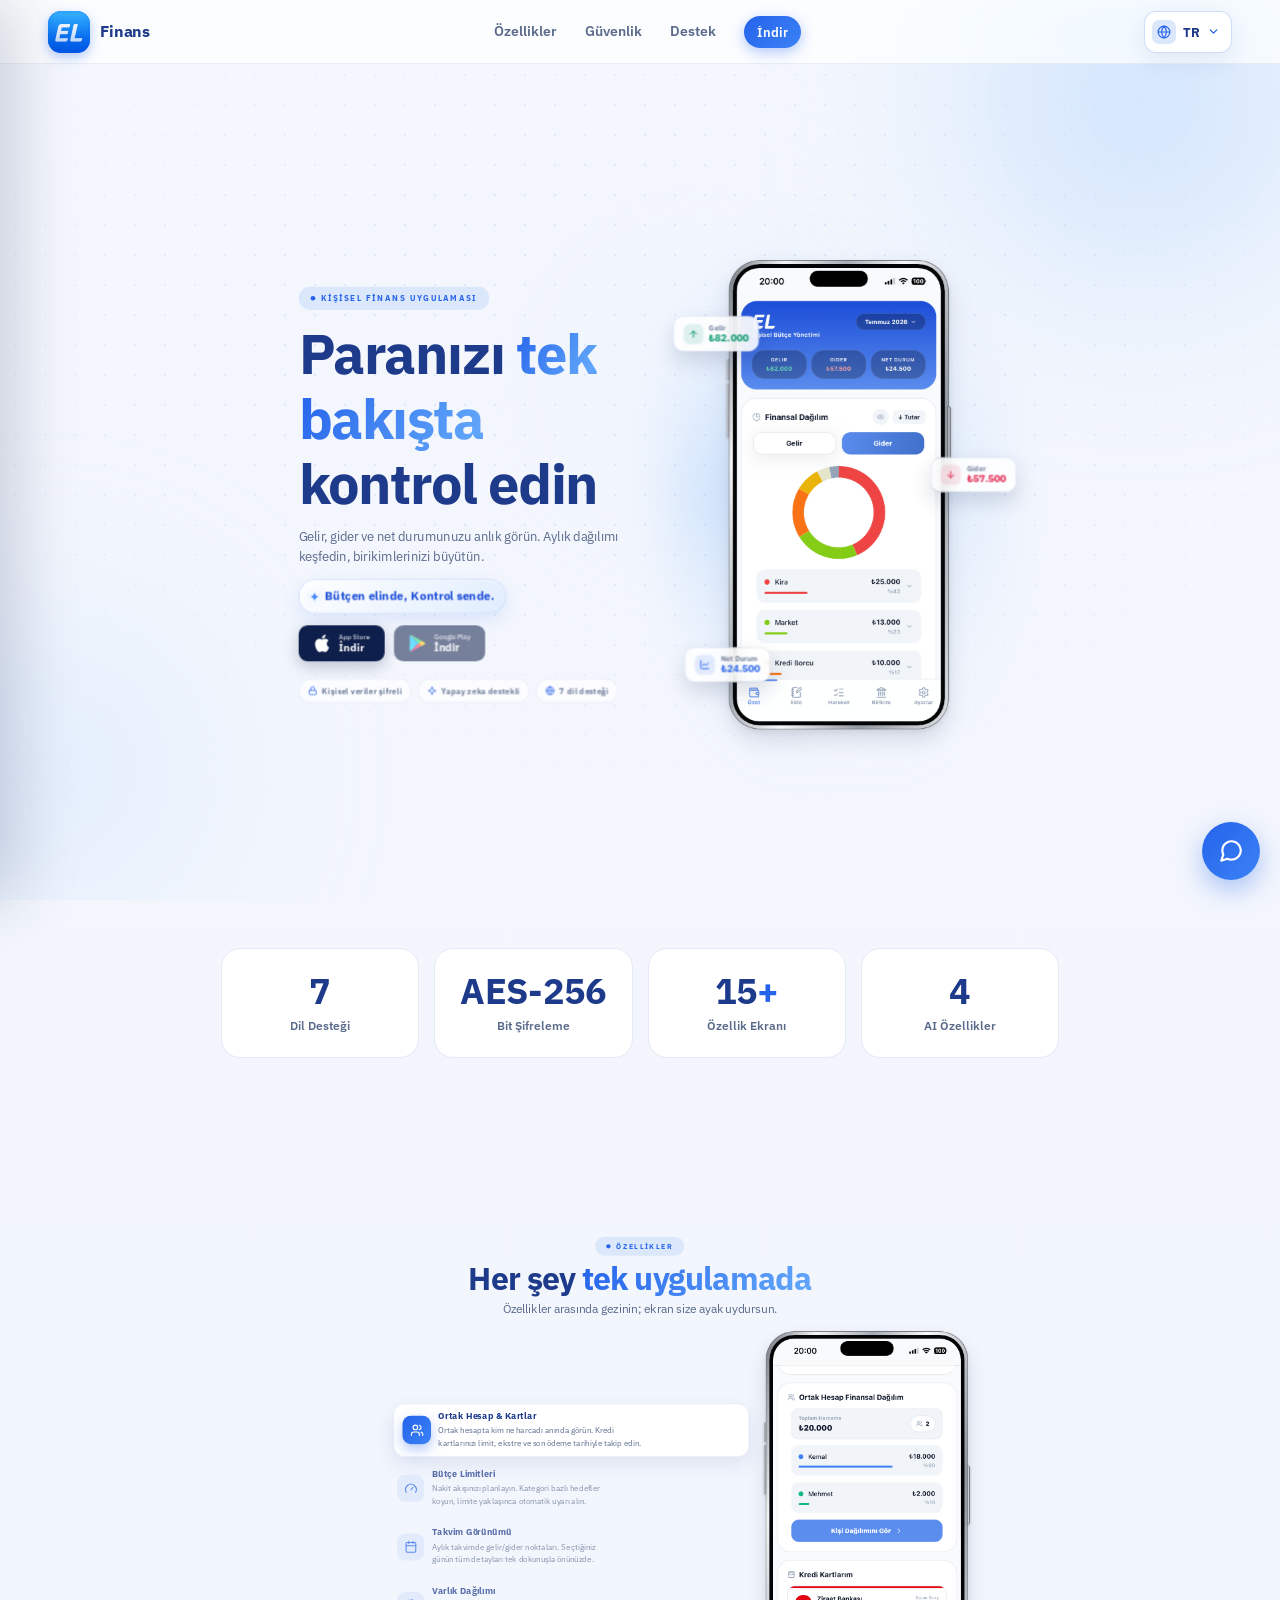
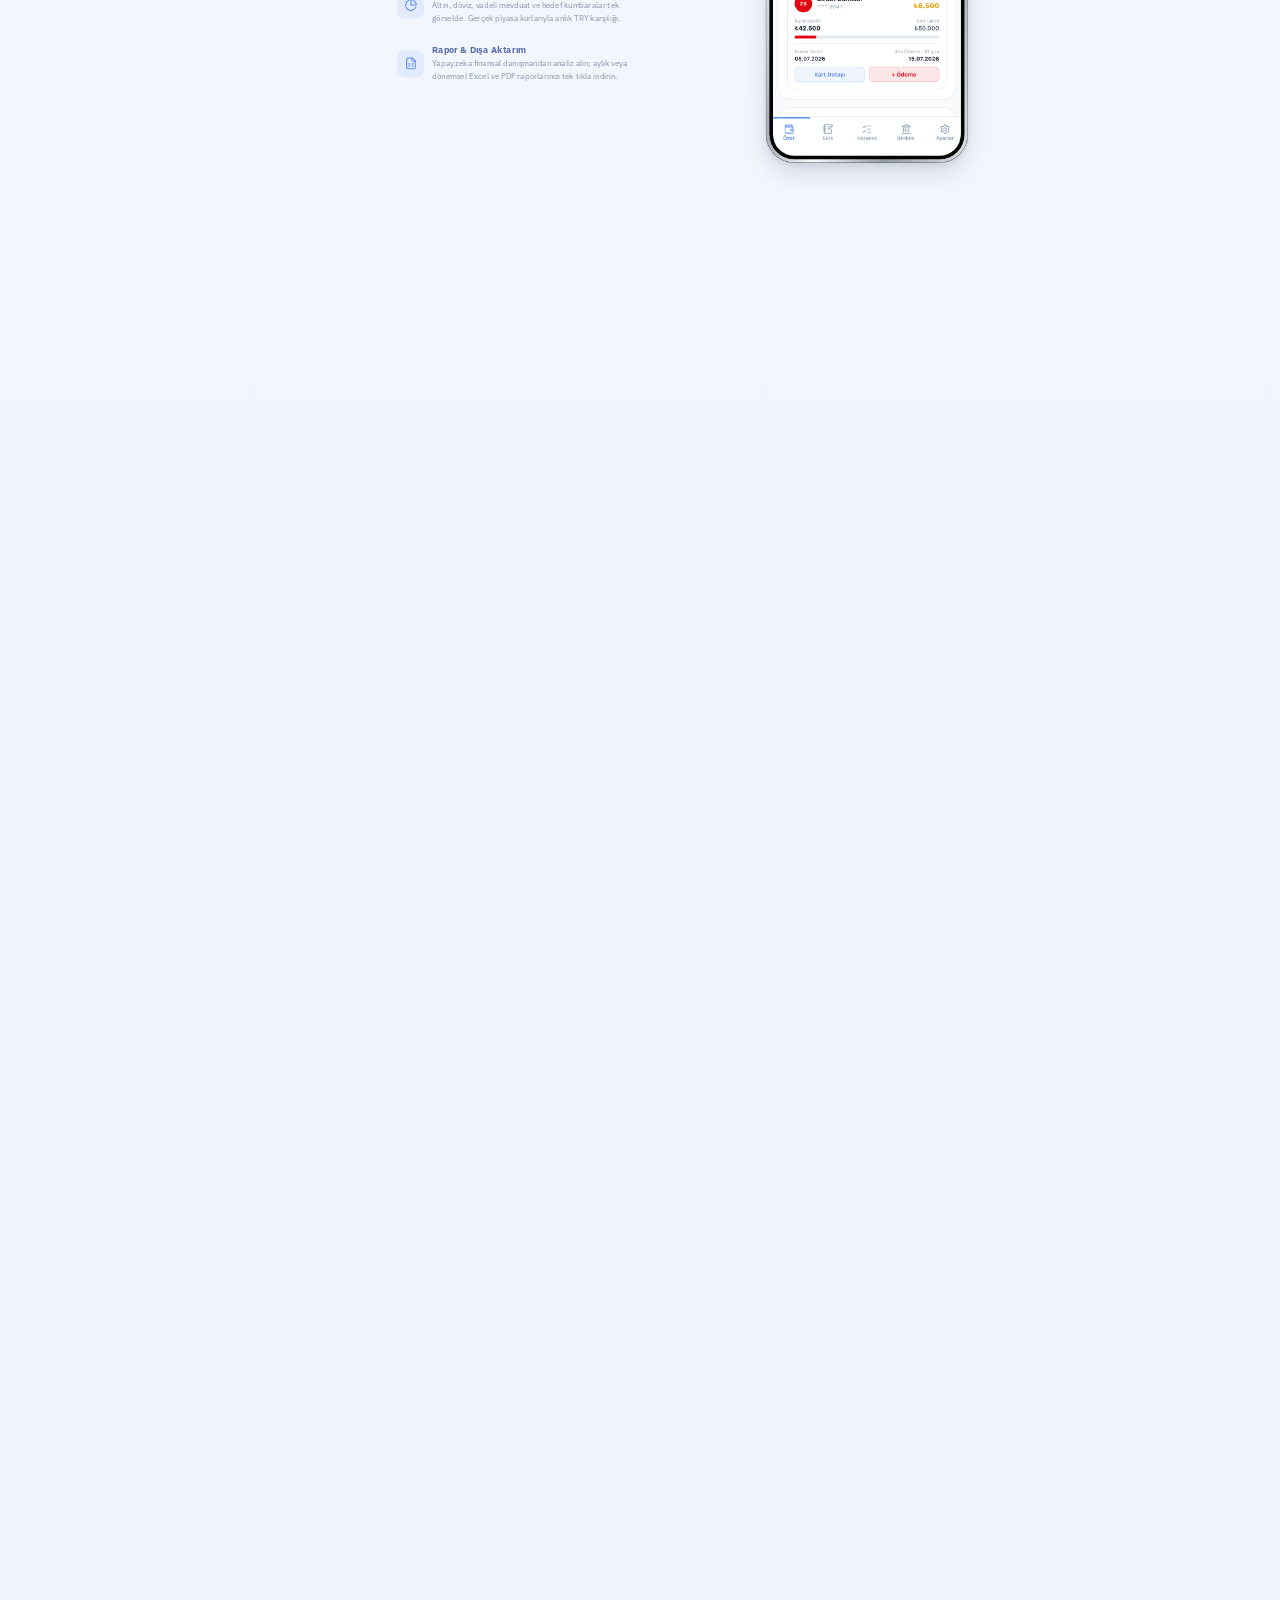
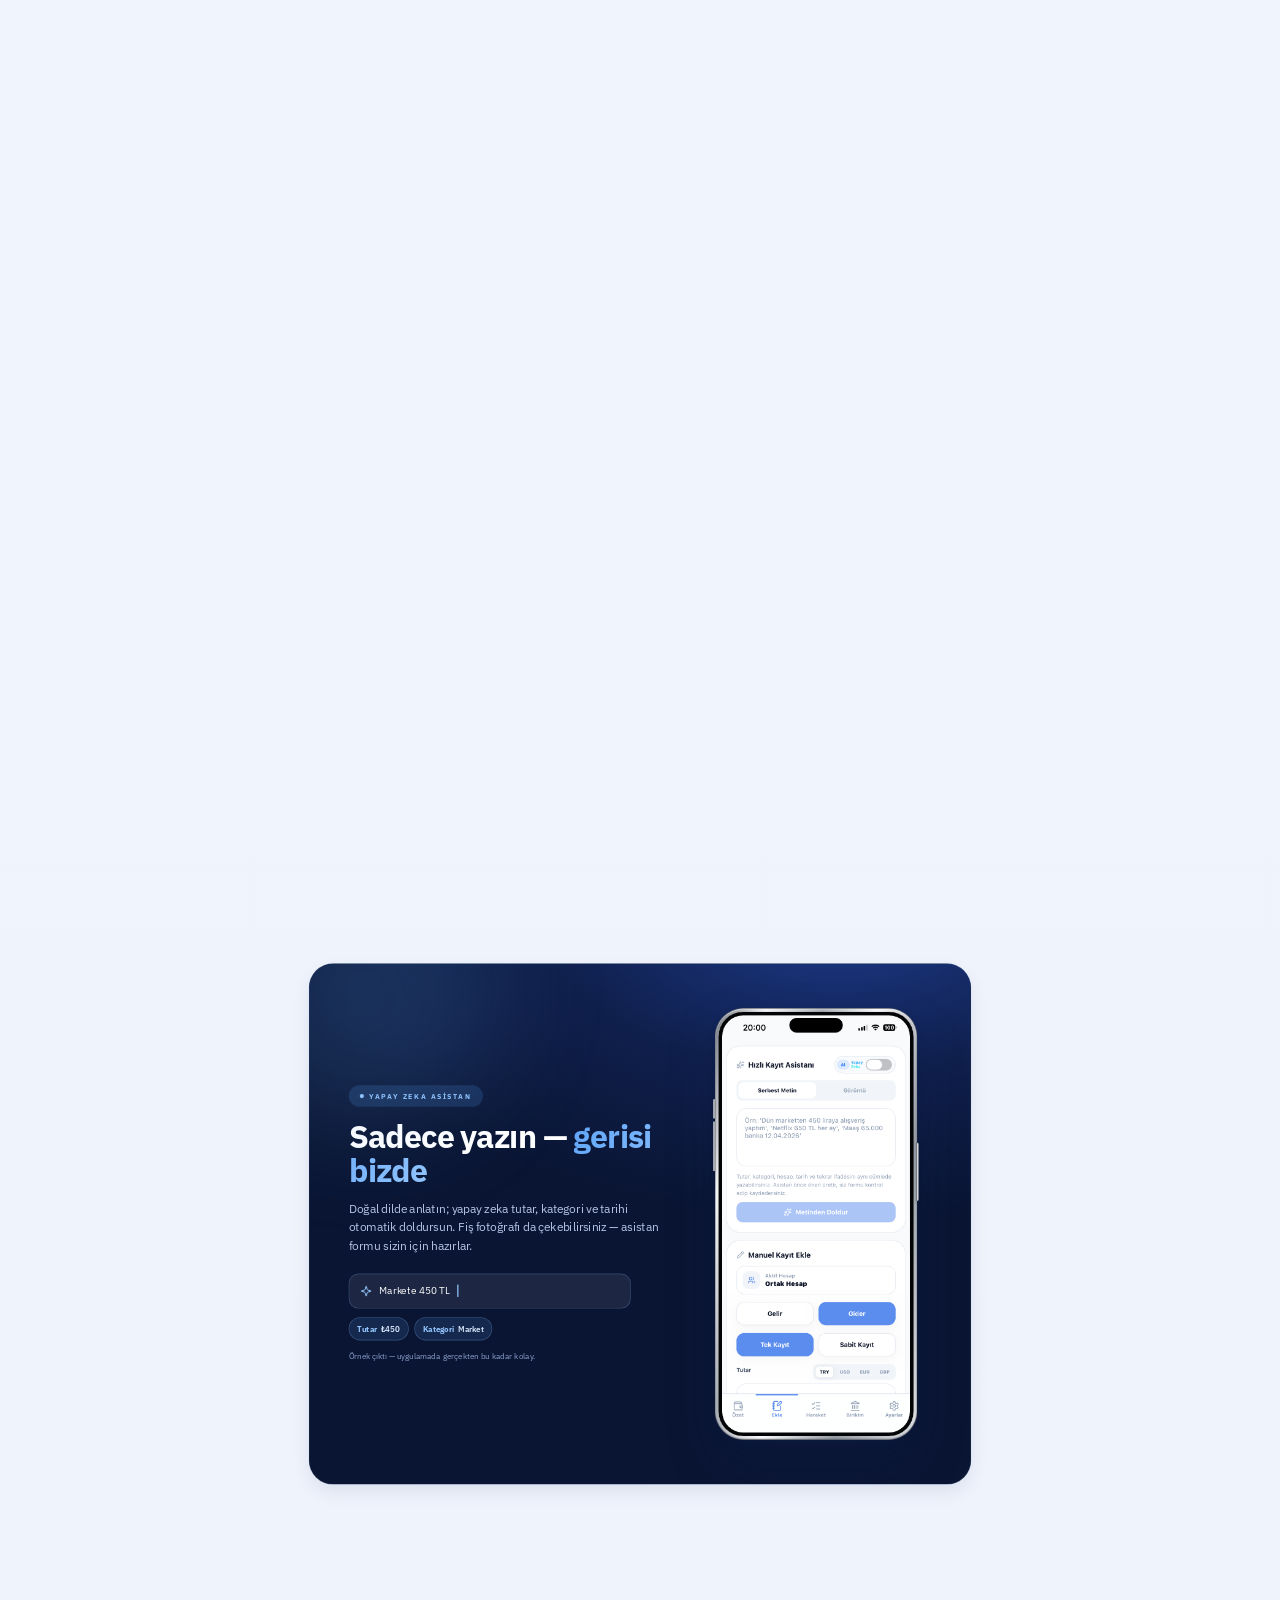
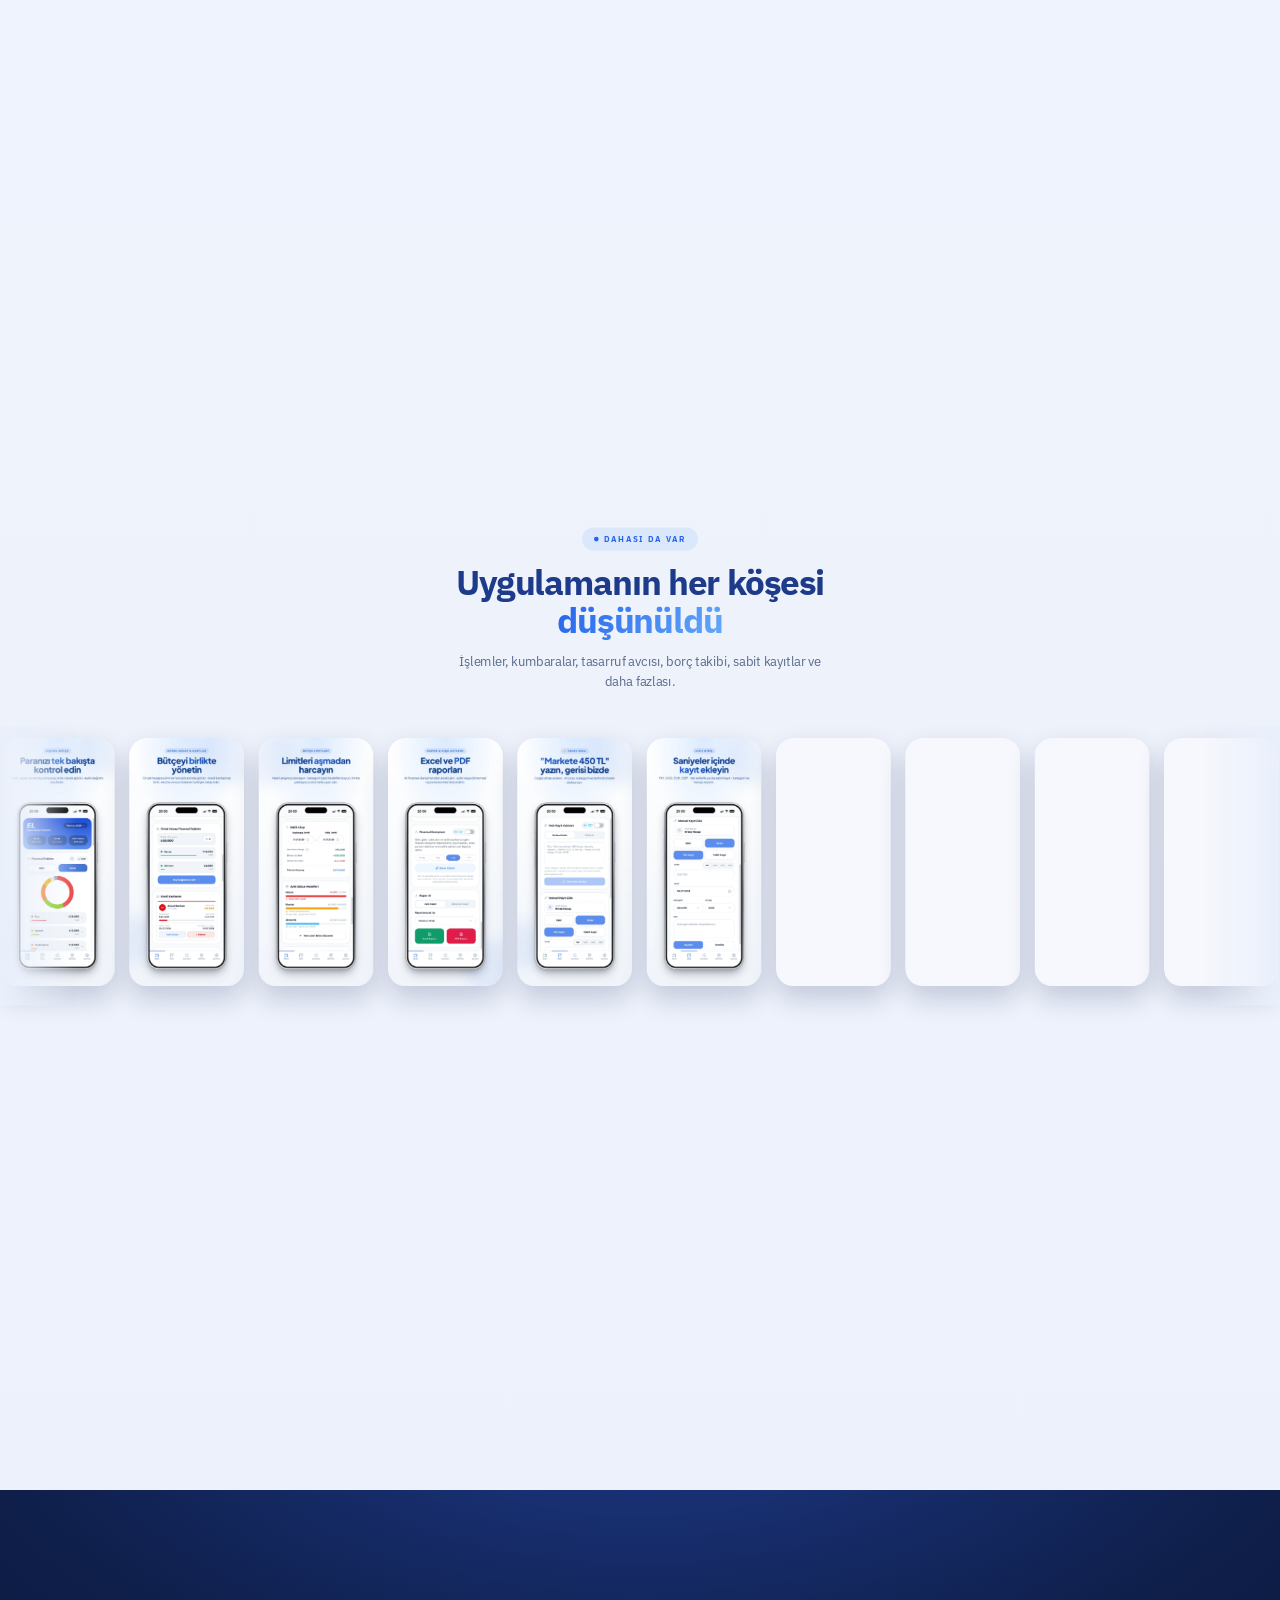
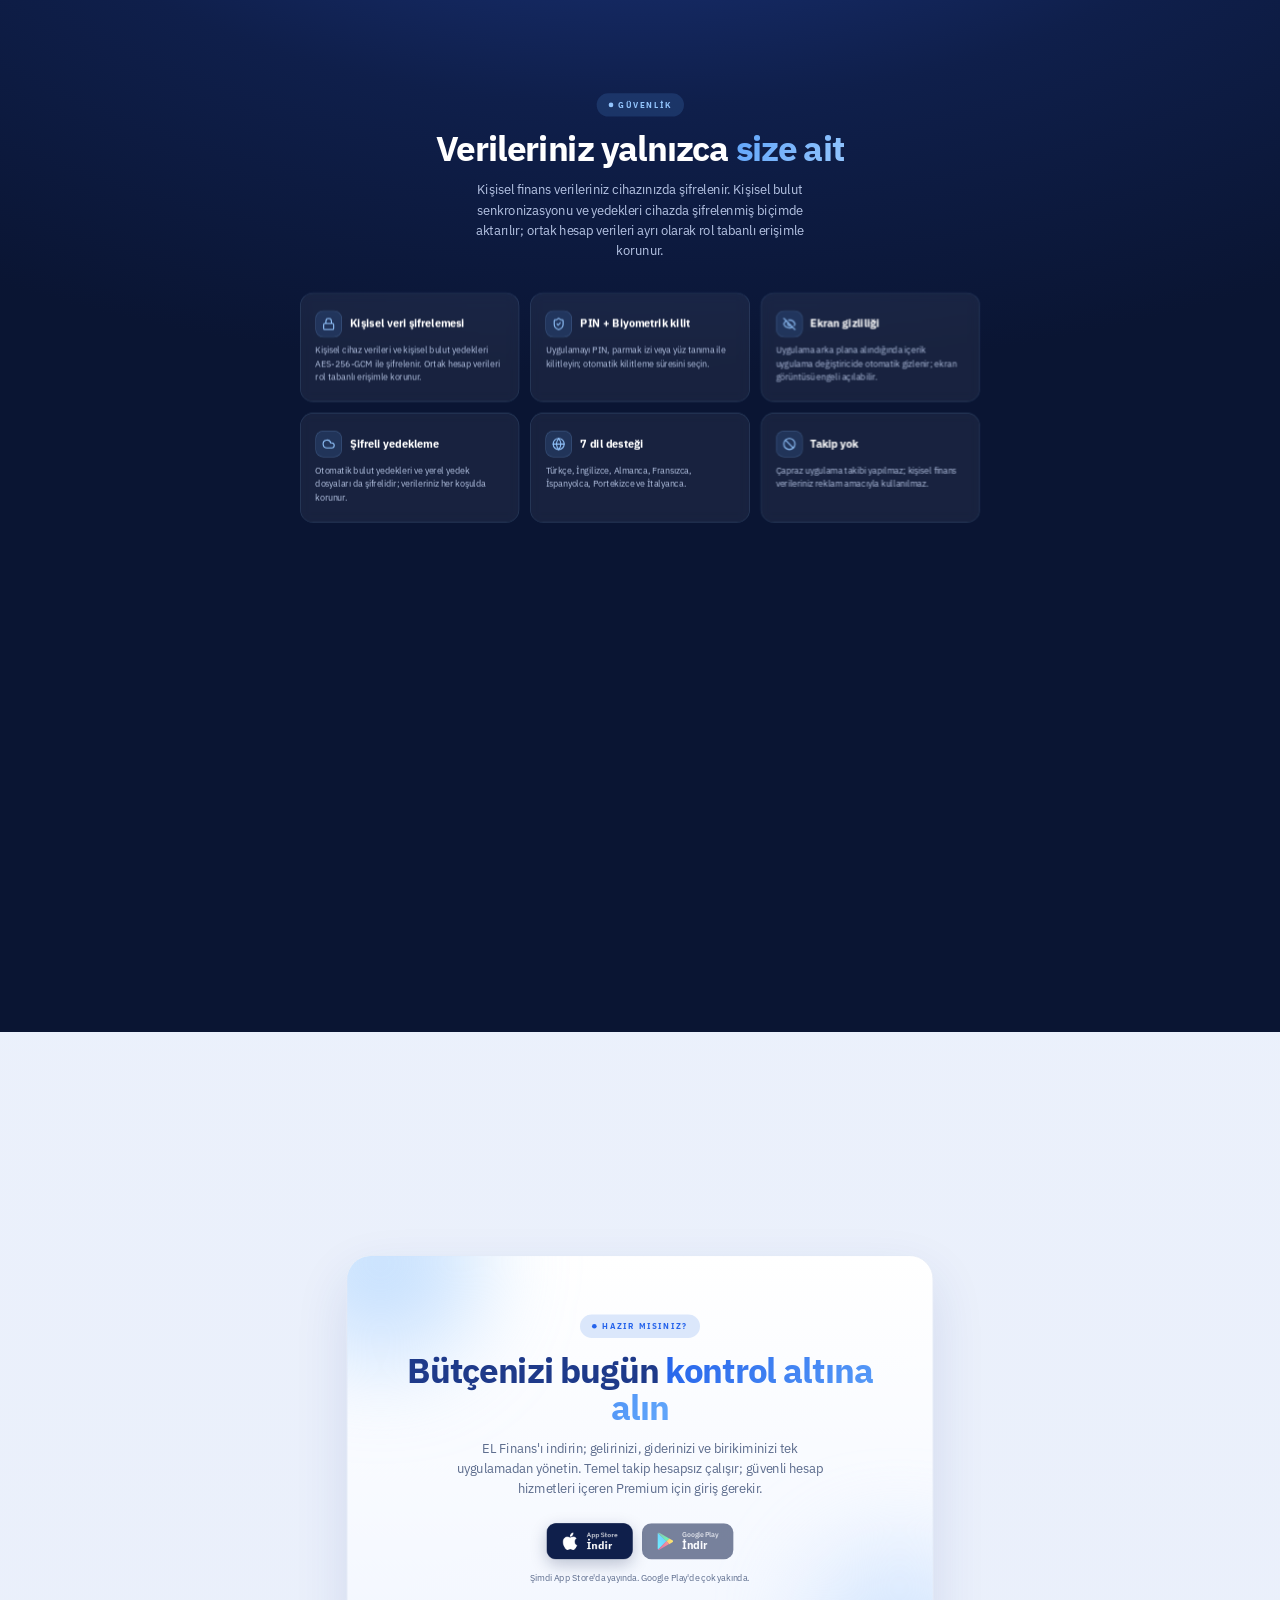
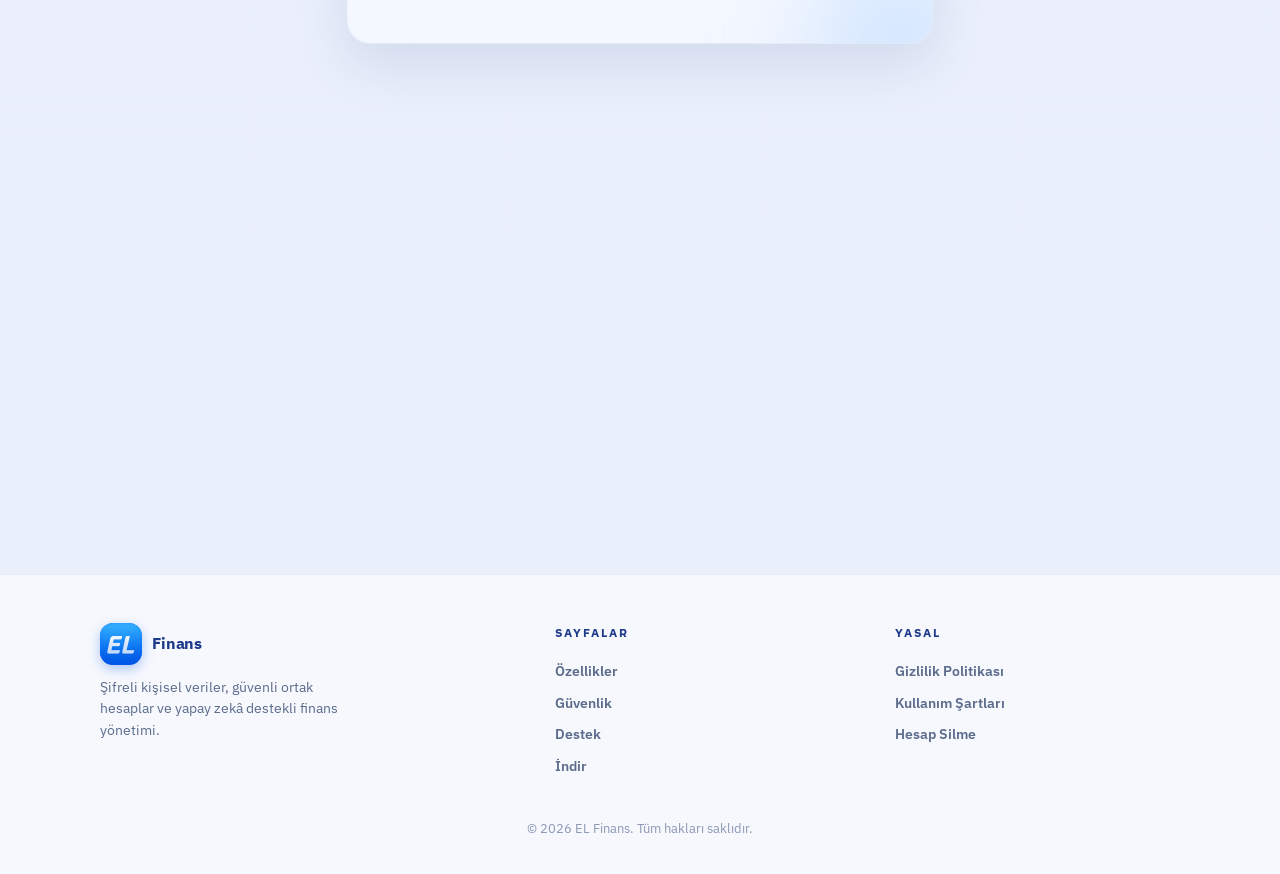
==== commit e03e7b72: "Add rule-based support chatbot widget Adds a bottom-right FAQ assistant covering account, security, " ====
--- a/index.html
+++ b/index.html
@@ -13,7 +13,7 @@
   <link rel="preconnect" href="https://fonts.googleapis.com">
   <link rel="preconnect" href="https://fonts.gstatic.com" crossorigin>
   <link href="https://fonts.googleapis.com/css2?family=IBM+Plex+Sans:wght@400;500;600;700&display=swap" rel="stylesheet">
-  <link rel="stylesheet" href="style.css?v=20260721-13">
+  <link rel="stylesheet" href="style.css?v=20260721-15">
 </head>
 <body>
 
@@ -351,6 +351,6 @@
   <div class="copy-line" data-en="© 2026 EL Finans. All rights reserved.">© 2026 EL Finans. Tüm hakları saklıdır.</div>
 </footer>
 
-<script src="script.js?v=20260721-10"></script>
+<script src="script.js?v=20260721-17"></script>
 </body>
 </html>
--- a/style.css
+++ b/style.css
@@ -1270,6 +1270,11 @@
   box-shadow: 0 24px 64px rgba(30, 58, 138, .1);
 }
 .form-card .contact-form { margin-top: 0; }
+.form-card.sb-highlight { animation: sbFormHighlight 1.6s var(--ease); }
+@keyframes sbFormHighlight {
+  0%, 100% { box-shadow: 0 24px 64px rgba(30, 58, 138, .1); }
+  15%, 60% { box-shadow: 0 0 0 4px rgba(37, 99, 235, .35), 0 24px 64px rgba(30, 58, 138, .1); }
+}
 .support-main .contact-alt {
   max-width: 680px; margin: 14px auto 0; text-align: center;
   display: flex; flex-wrap: wrap; justify-content: center; align-items: center; gap: 8px 10px;
@@ -1524,3 +1529,108 @@
   .privacy-reader-foot { align-items: stretch; flex-direction: column; gap: 8px; }
   .privacy-accept { width: 100%; }
 }
+
+/* ── Destek chatbotu (sağ alt, tüm sayfalarda ortak) ── */
+.support-bot { position: fixed; right: 20px; bottom: 20px; z-index: 260; }
+.support-bot-toggle {
+  width: 58px; height: 58px; border-radius: 50%; border: 0; cursor: pointer;
+  background: linear-gradient(135deg, var(--accent), var(--accent-2)); color: #fff;
+  display: flex; align-items: center; justify-content: center;
+  box-shadow: 0 10px 26px rgba(37, 99, 235, .35);
+  transition: transform .2s var(--ease), box-shadow .2s var(--ease);
+}
+.support-bot-toggle:hover { transform: translateY(-2px); box-shadow: 0 14px 30px rgba(37, 99, 235, .4); }
+.support-bot-toggle svg { width: 26px; height: 26px; position: absolute; transition: opacity .18s var(--ease), transform .18s var(--ease); }
+.support-bot-toggle .ic-close { opacity: 0; transform: rotate(-45deg) scale(.6); }
+.support-bot-toggle .ic-chat { opacity: 1; transform: none; }
+.support-bot.open .support-bot-toggle .ic-chat { opacity: 0; transform: rotate(45deg) scale(.6); }
+.support-bot.open .support-bot-toggle .ic-close { opacity: 1; transform: none; }
+
+.support-bot-panel {
+  position: absolute; right: 0; bottom: 74px; width: min(360px, calc(100vw - 40px));
+  height: min(500px, calc(100vh - 160px)); background: var(--card); border: 1px solid var(--border);
+  border-radius: 18px; box-shadow: 0 24px 60px rgba(15, 31, 75, .22);
+  display: flex; flex-direction: column; overflow: hidden;
+  opacity: 0; transform: translateY(12px) scale(.97); pointer-events: none;
+  transition: opacity .2s var(--ease), transform .2s var(--ease);
+}
+.support-bot.open .support-bot-panel { opacity: 1; transform: none; pointer-events: auto; }
+
+.support-bot-head {
+  display: flex; align-items: center; gap: 10px;
+  padding: 14px 14px 14px 16px; border-bottom: 1px solid var(--border);
+  background: linear-gradient(135deg, rgba(37,99,235,.1), rgba(59,130,246,.05));
+}
+.sb-avatar {
+  flex-shrink: 0; width: 38px; height: 38px; border-radius: 50%;
+  background: linear-gradient(135deg, var(--accent), var(--accent-2)); color: #fff;
+  display: flex; align-items: center; justify-content: center;
+}
+.sb-avatar svg { width: 21px; height: 21px; }
+.sb-avatar-sm { width: 26px; height: 26px; }
+.sb-avatar-sm svg { width: 15px; height: 15px; }
+.sb-head-text { flex: 1; min-width: 0; }
+.support-bot-head .sb-title { display: block; font-size: 14.5px; color: var(--head); }
+.sb-bot-tag {
+  display: flex; align-items: center; gap: 4px; font-size: 11px; font-weight: 600;
+  color: var(--accent); margin-top: 2px; letter-spacing: .01em;
+}
+.sb-bot-tag svg { width: 12px; height: 12px; flex-shrink: 0; }
+.support-bot-close {
+  border: 0; background: transparent; color: var(--muted); cursor: pointer;
+  width: 30px; height: 30px; border-radius: 8px; display: flex; align-items: center; justify-content: center;
+  flex-shrink: 0;
+}
+.support-bot-close:hover { background: var(--chip-bg); color: var(--accent); }
+.support-bot-close svg { width: 17px; height: 17px; }
+
+.support-bot-body { flex: 1; overflow-y: auto; padding: 14px 16px; display: flex; flex-direction: column; gap: 12px; }
+.sb-row { display: flex; align-items: flex-end; gap: 8px; max-width: 92%; }
+.sb-row-bot { align-self: flex-start; }
+.sb-row-user { align-self: flex-end; flex-direction: row-reverse; }
+.sb-col { display: flex; flex-direction: column; min-width: 0; }
+.sb-row-user .sb-col { align-items: flex-end; }
+.sb-msg { padding: 9px 13px; border-radius: 14px; font-size: 13.5px; line-height: 1.45; word-wrap: break-word; }
+.sb-msg.sb-bot { background: var(--bg-2); color: var(--ink); border-bottom-left-radius: 4px; }
+.sb-msg.sb-user { background: linear-gradient(135deg, var(--accent), var(--accent-2)); color: #fff; border-bottom-right-radius: 4px; }
+.sb-time { font-size: 10.5px; color: var(--muted); margin-top: 3px; padding: 0 3px; }
+
+.sb-typing { display: flex; align-items: center; gap: 4px; padding: 11px 14px; }
+.sb-typing span {
+  width: 6px; height: 6px; border-radius: 50%; background: var(--muted); opacity: .5;
+  animation: sbTypingBounce 1.1s infinite ease-in-out;
+}
+.sb-typing span:nth-child(2) { animation-delay: .15s; }
+.sb-typing span:nth-child(3) { animation-delay: .3s; }
+@keyframes sbTypingBounce {
+  0%, 60%, 100% { transform: translateY(0); opacity: .5; }
+  30% { transform: translateY(-4px); opacity: 1; }
+}
+
+.sb-suggestions-inline { display: flex; flex-wrap: wrap; gap: 6px; padding-left: 34px; }
+.sb-chip {
+  border: 1px solid var(--border); background: var(--bg-1); color: var(--ink);
+  font: inherit; font-size: 12px; padding: 6px 10px; border-radius: 999px; cursor: pointer;
+  transition: background .15s var(--ease), border-color .15s var(--ease);
+}
+.sb-chip:hover { background: var(--chip-bg); border-color: var(--accent); }
+.sb-chip-home { background: transparent; border-style: dashed; color: var(--muted); }
+.sb-chip-home:hover { color: var(--accent); }
+
+.support-bot-form { display: flex; gap: 8px; padding: 12px 14px; border-top: 1px solid var(--border); }
+.sb-input {
+  flex: 1; min-width: 0; border: 1px solid var(--border); border-radius: 10px;
+  padding: 10px 12px; font: inherit; font-size: 13.5px; color: var(--ink); background: var(--bg-1);
+}
+.sb-input:focus { outline: none; border-color: var(--accent); box-shadow: 0 0 0 3px rgba(37, 99, 235, .12); }
+.sb-send {
+  width: 40px; height: 40px; flex-shrink: 0; border: 0; border-radius: 10px; cursor: pointer;
+  background: linear-gradient(135deg, var(--accent), var(--accent-2)); color: #fff;
+  display: flex; align-items: center; justify-content: center;
+}
+.sb-send svg { width: 17px; height: 17px; }
+
+@media (max-width: 480px) {
+  .support-bot { right: 14px; bottom: 14px; }
+  .support-bot-panel { width: calc(100vw - 28px); height: min(520px, calc(100vh - 130px)); bottom: 70px; }
+}
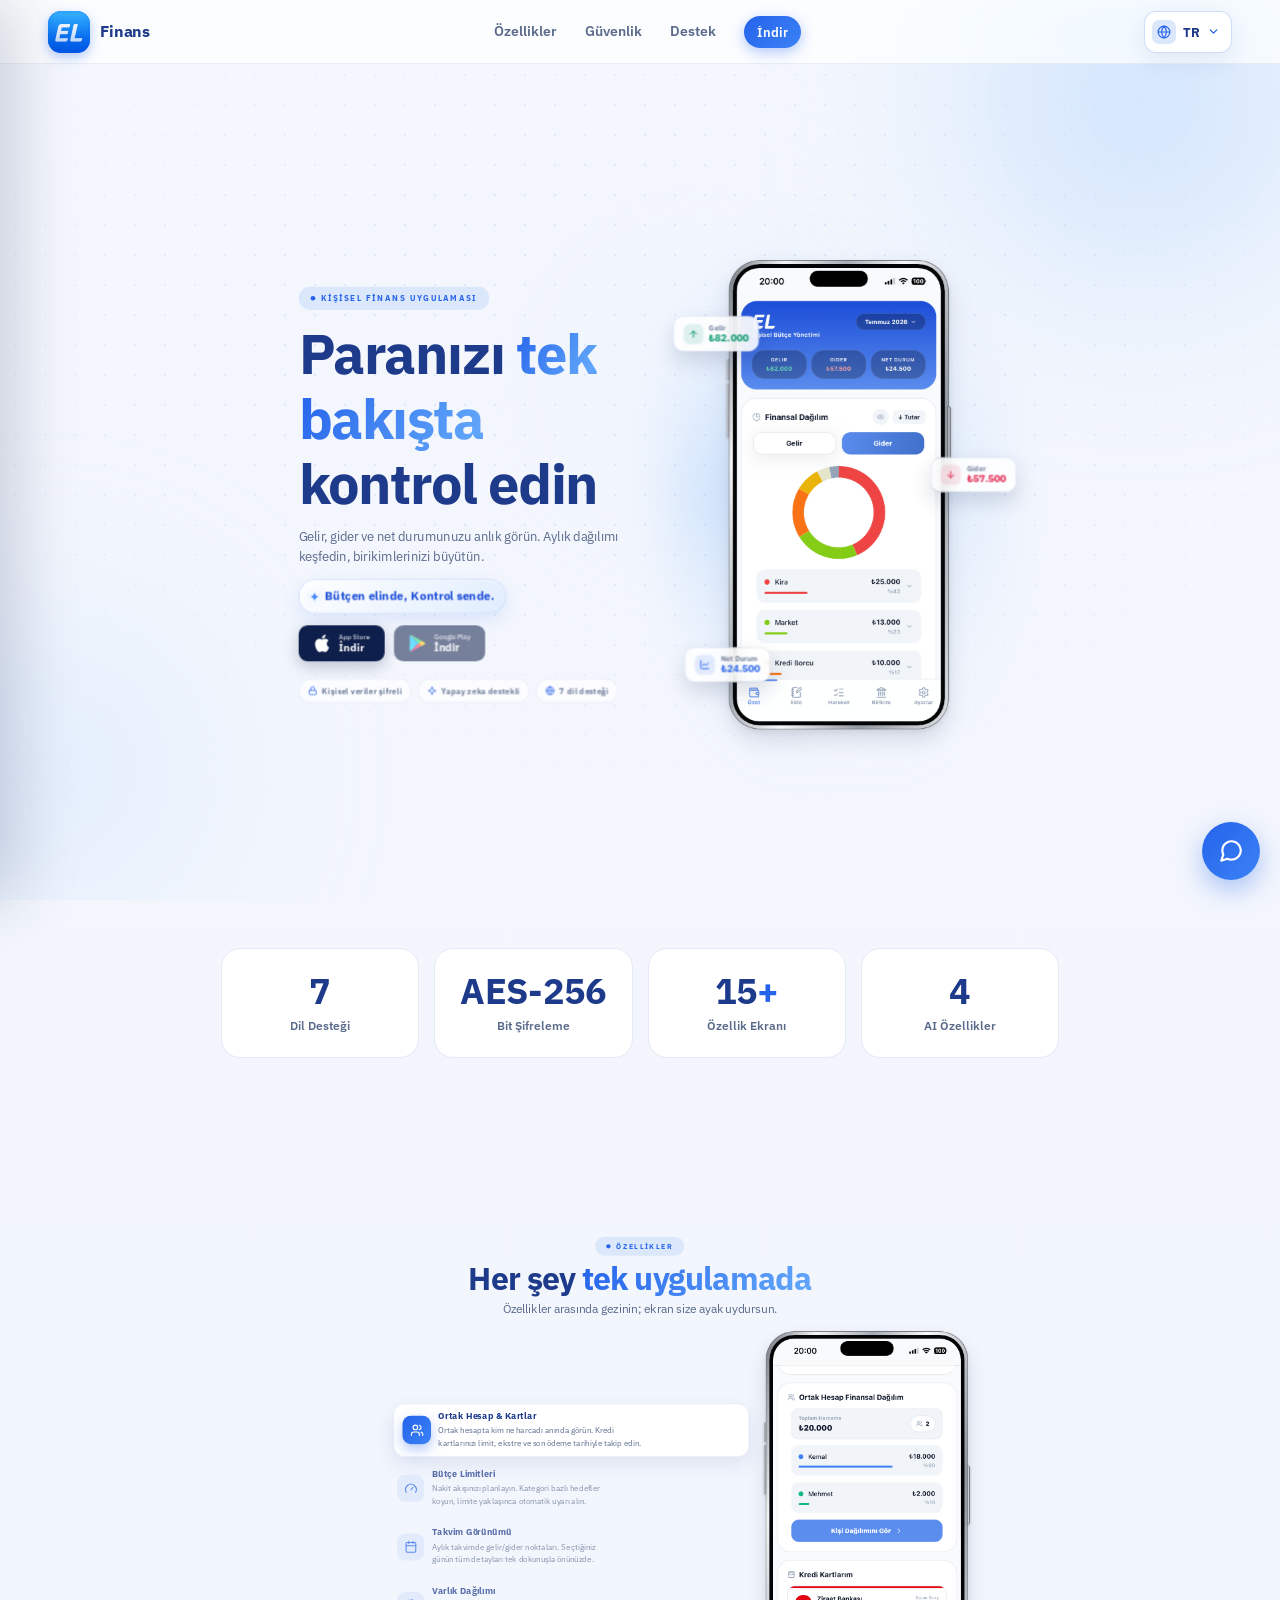
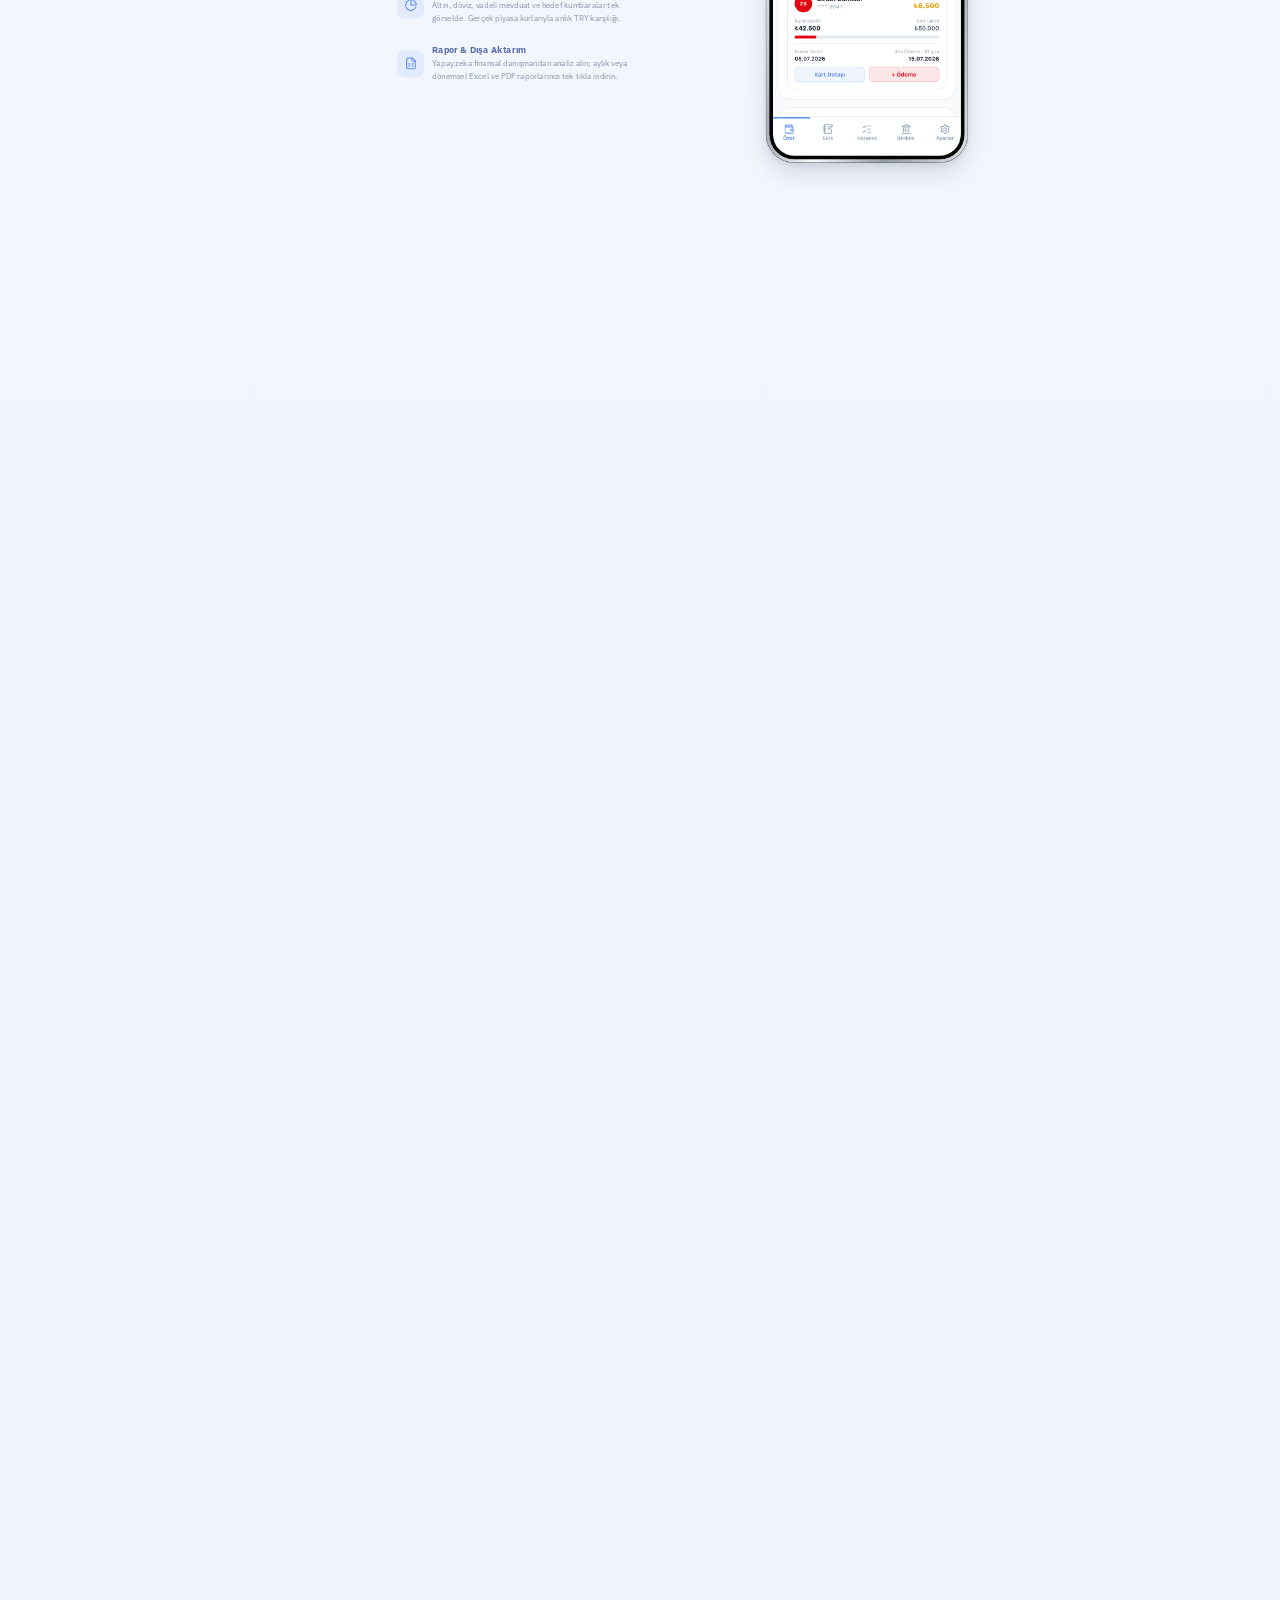
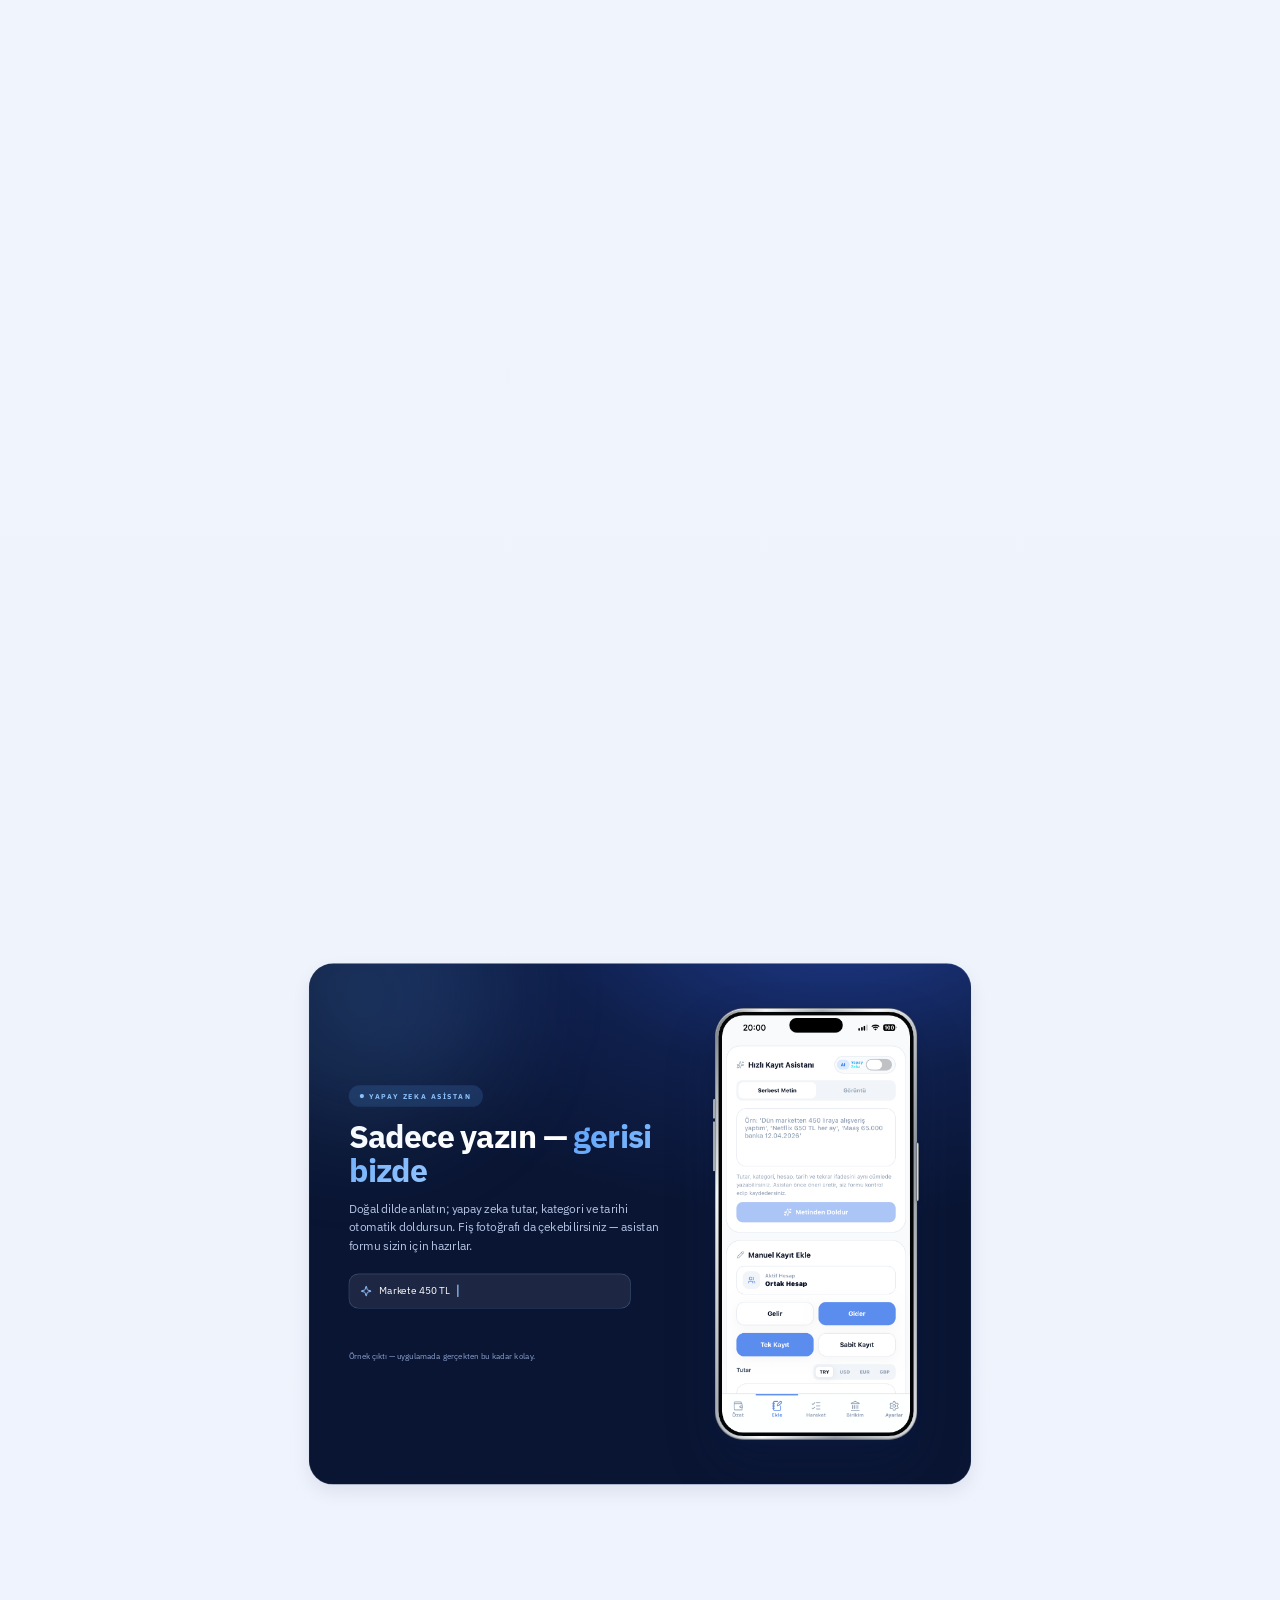
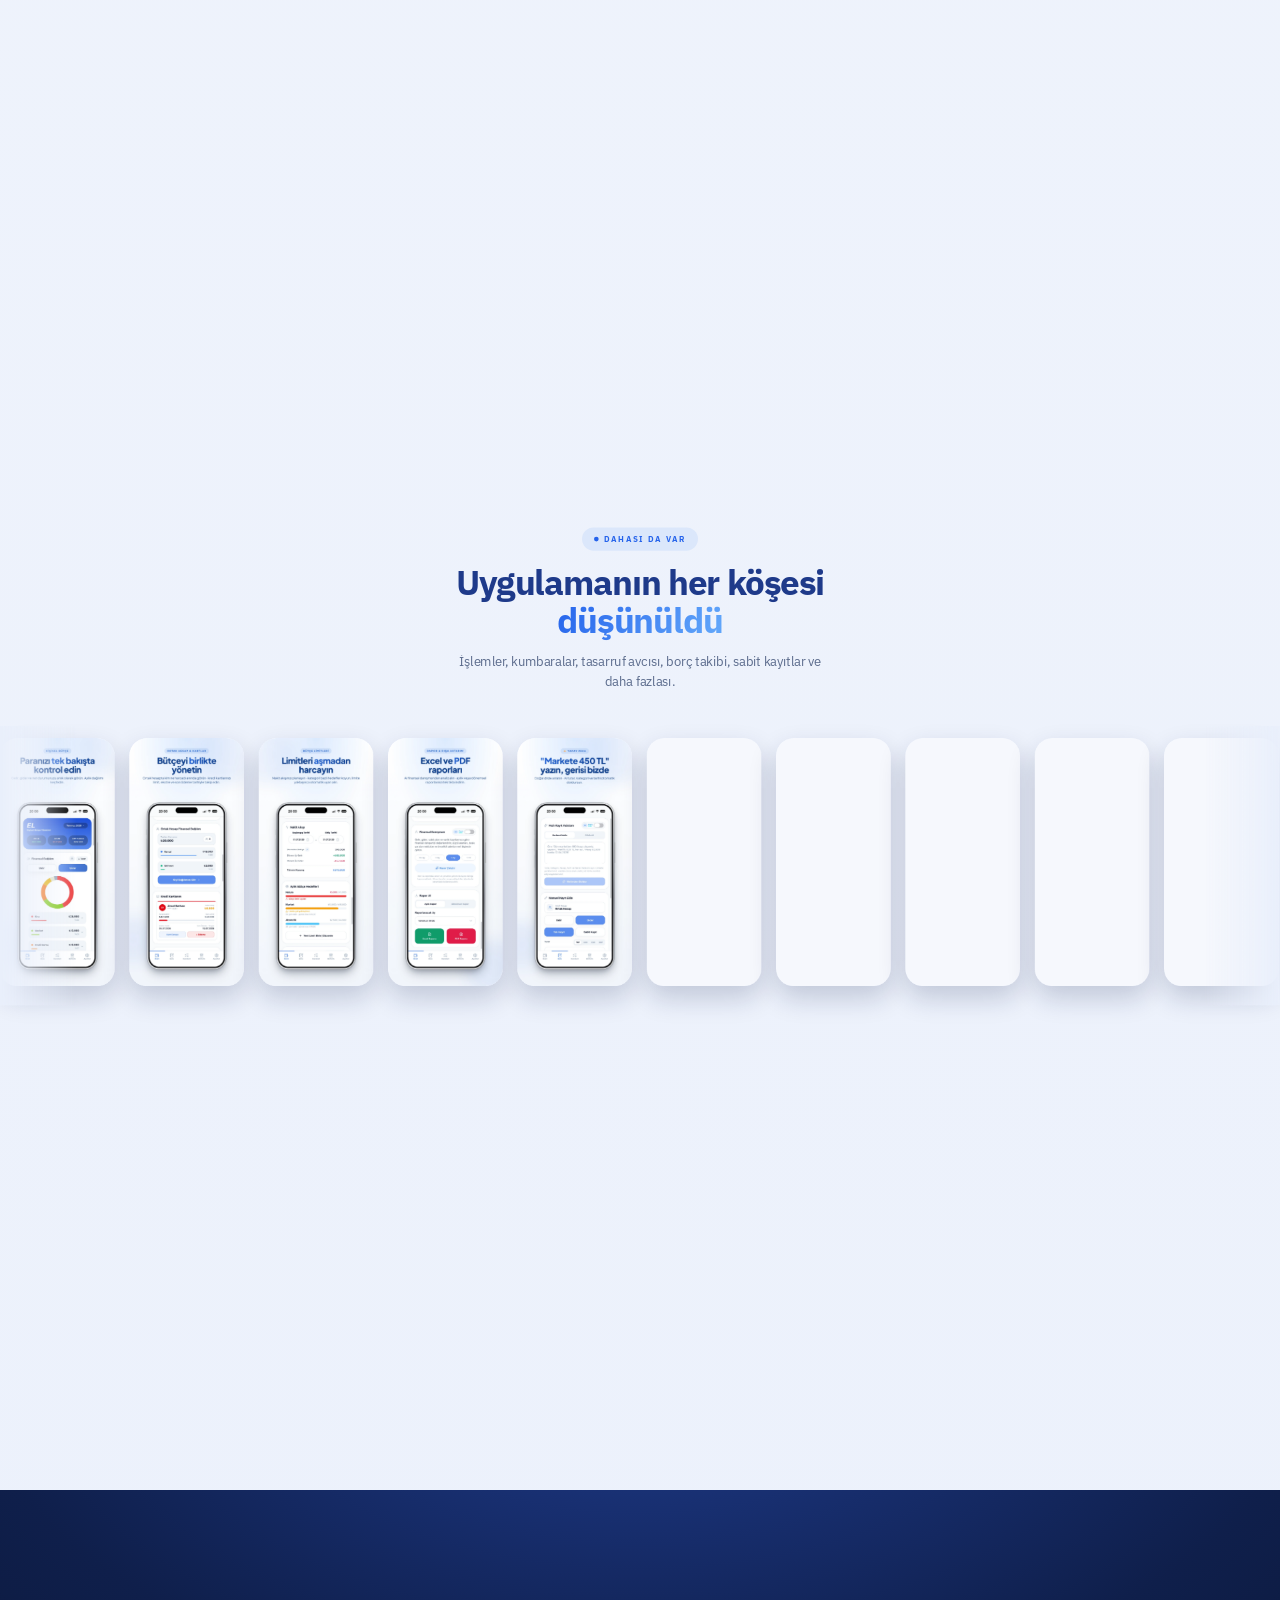
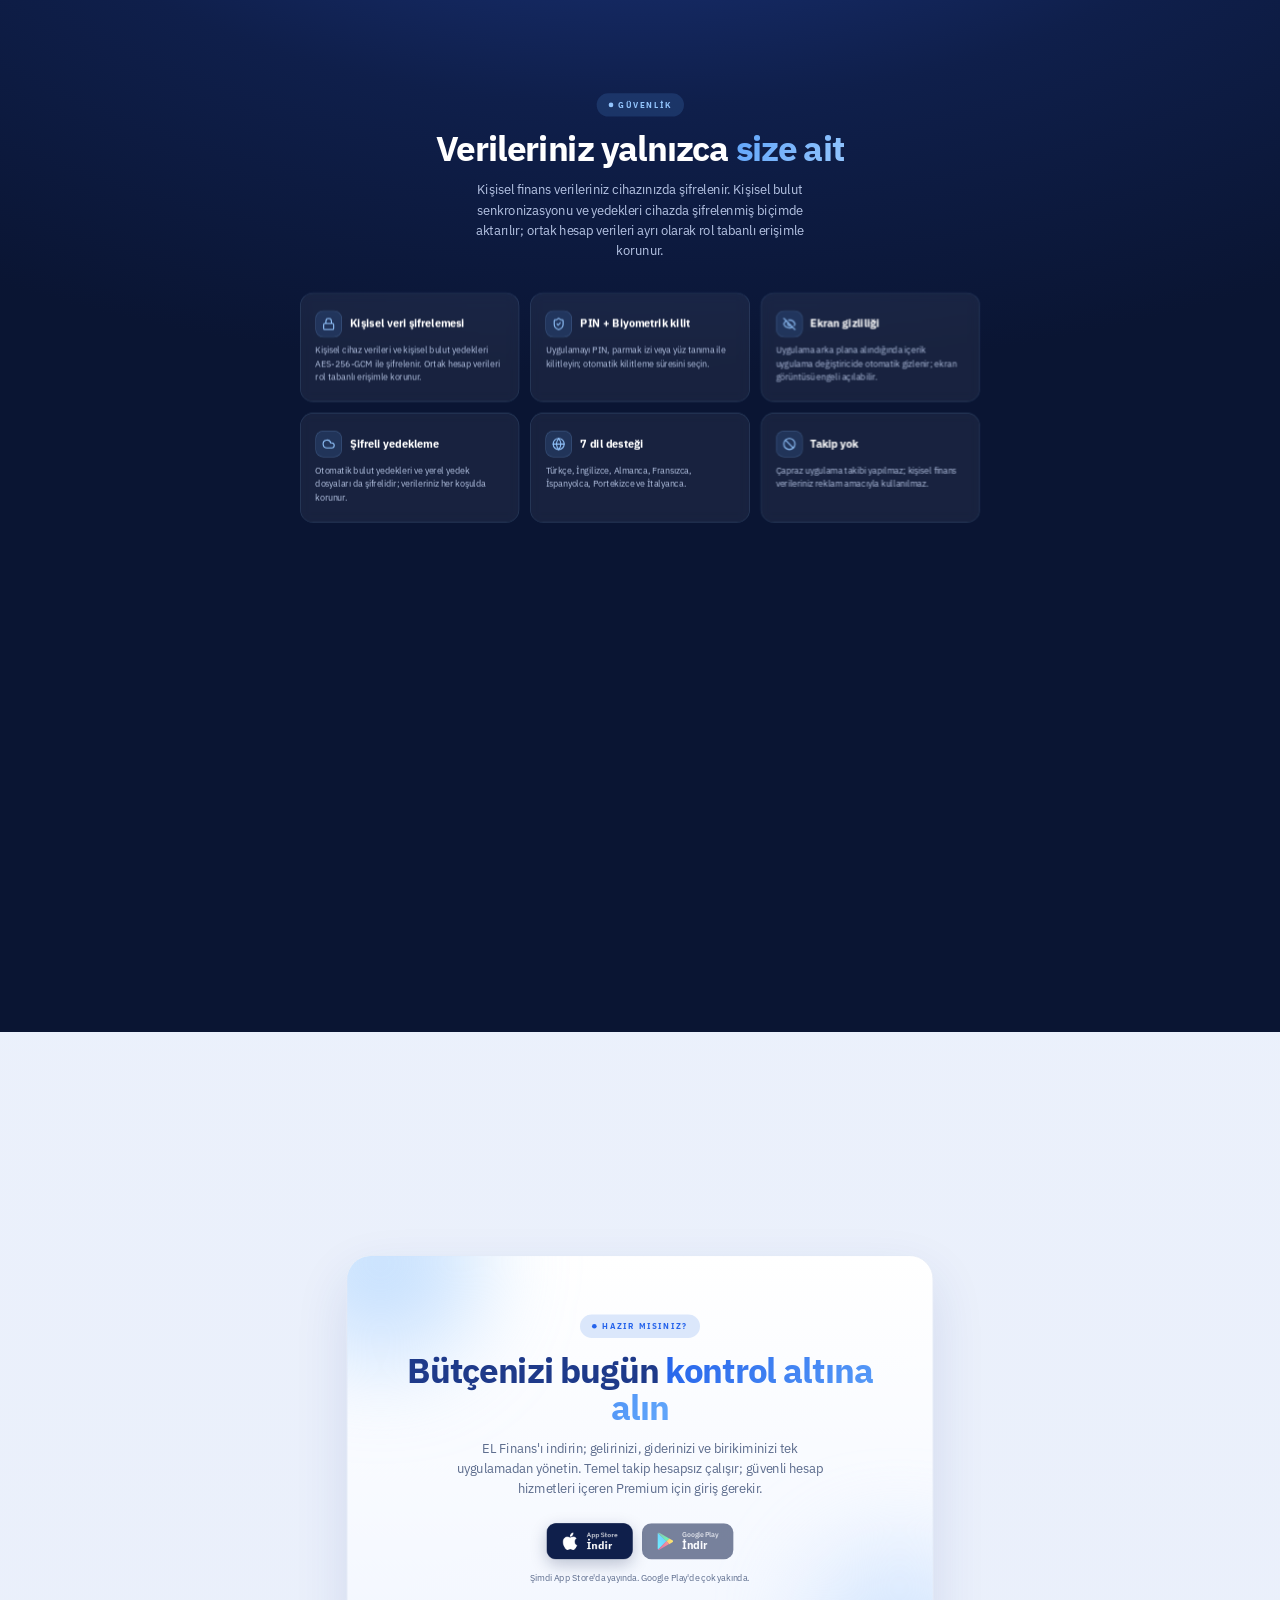
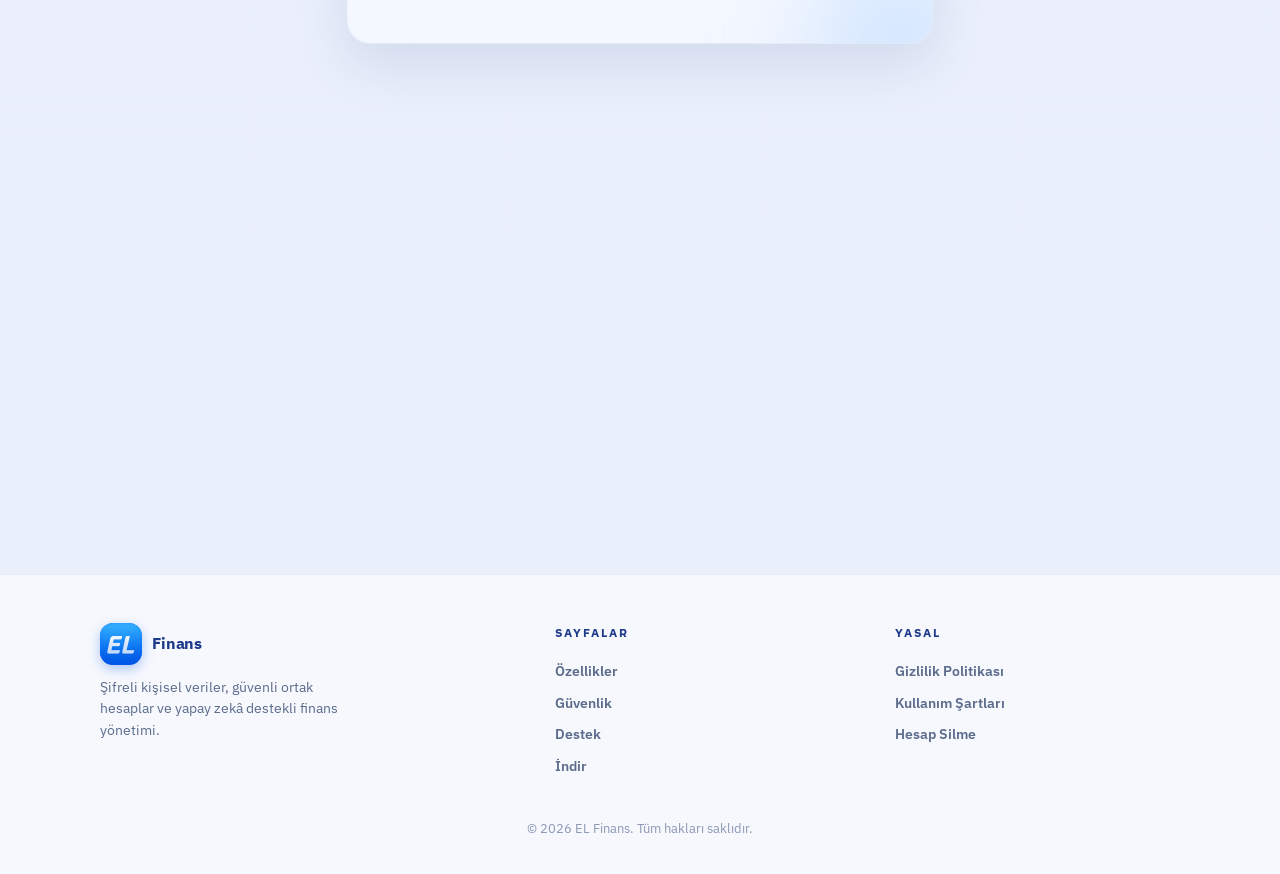
==== commit 97aa807f: "Fix chatbot language sync and polish nav/phone visuals Chatbot now redraws its current screen in the" ====
--- a/index.html
+++ b/index.html
@@ -13,7 +13,7 @@
   <link rel="preconnect" href="https://fonts.googleapis.com">
   <link rel="preconnect" href="https://fonts.gstatic.com" crossorigin>
   <link href="https://fonts.googleapis.com/css2?family=IBM+Plex+Sans:wght@400;500;600;700&display=swap" rel="stylesheet">
-  <link rel="stylesheet" href="style.css?v=20260721-15">
+  <link rel="stylesheet" href="style.css?v=20260721-17">
 </head>
 <body>
 
@@ -351,6 +351,6 @@
   <div class="copy-line" data-en="© 2026 EL Finans. All rights reserved.">© 2026 EL Finans. Tüm hakları saklıdır.</div>
 </footer>
 
-<script src="script.js?v=20260721-17"></script>
+<script src="script.js?v=20260721-18"></script>
 </body>
 </html>
--- a/style.css
+++ b/style.css
@@ -267,6 +267,7 @@
     inset 0 -1px 1px rgba(30, 34, 40, .35);
   will-change: transform;
   transform: translateY(var(--py, 0px)) rotateX(var(--rx, 0deg)) rotateY(var(--ry, 0deg));
+  transition: transform .15s ease-out;
 }
 .phone::before,
 .phone::after {
@@ -1404,7 +1405,7 @@
   position: absolute;
   top: calc(100% + 12px);
   right: 0;
-  width: 170px;
+  width: 140px;
   padding: 7px;
   display: none;
   z-index: 131;
@@ -1426,7 +1427,7 @@
   align-items: center;
   min-height: 40px;
   width: 100%;
-  padding: 9px 38px 9px 12px;
+  padding: 9px 30px 9px 10px;
   border: 0;
   border-radius: 8px;
   background: transparent;
